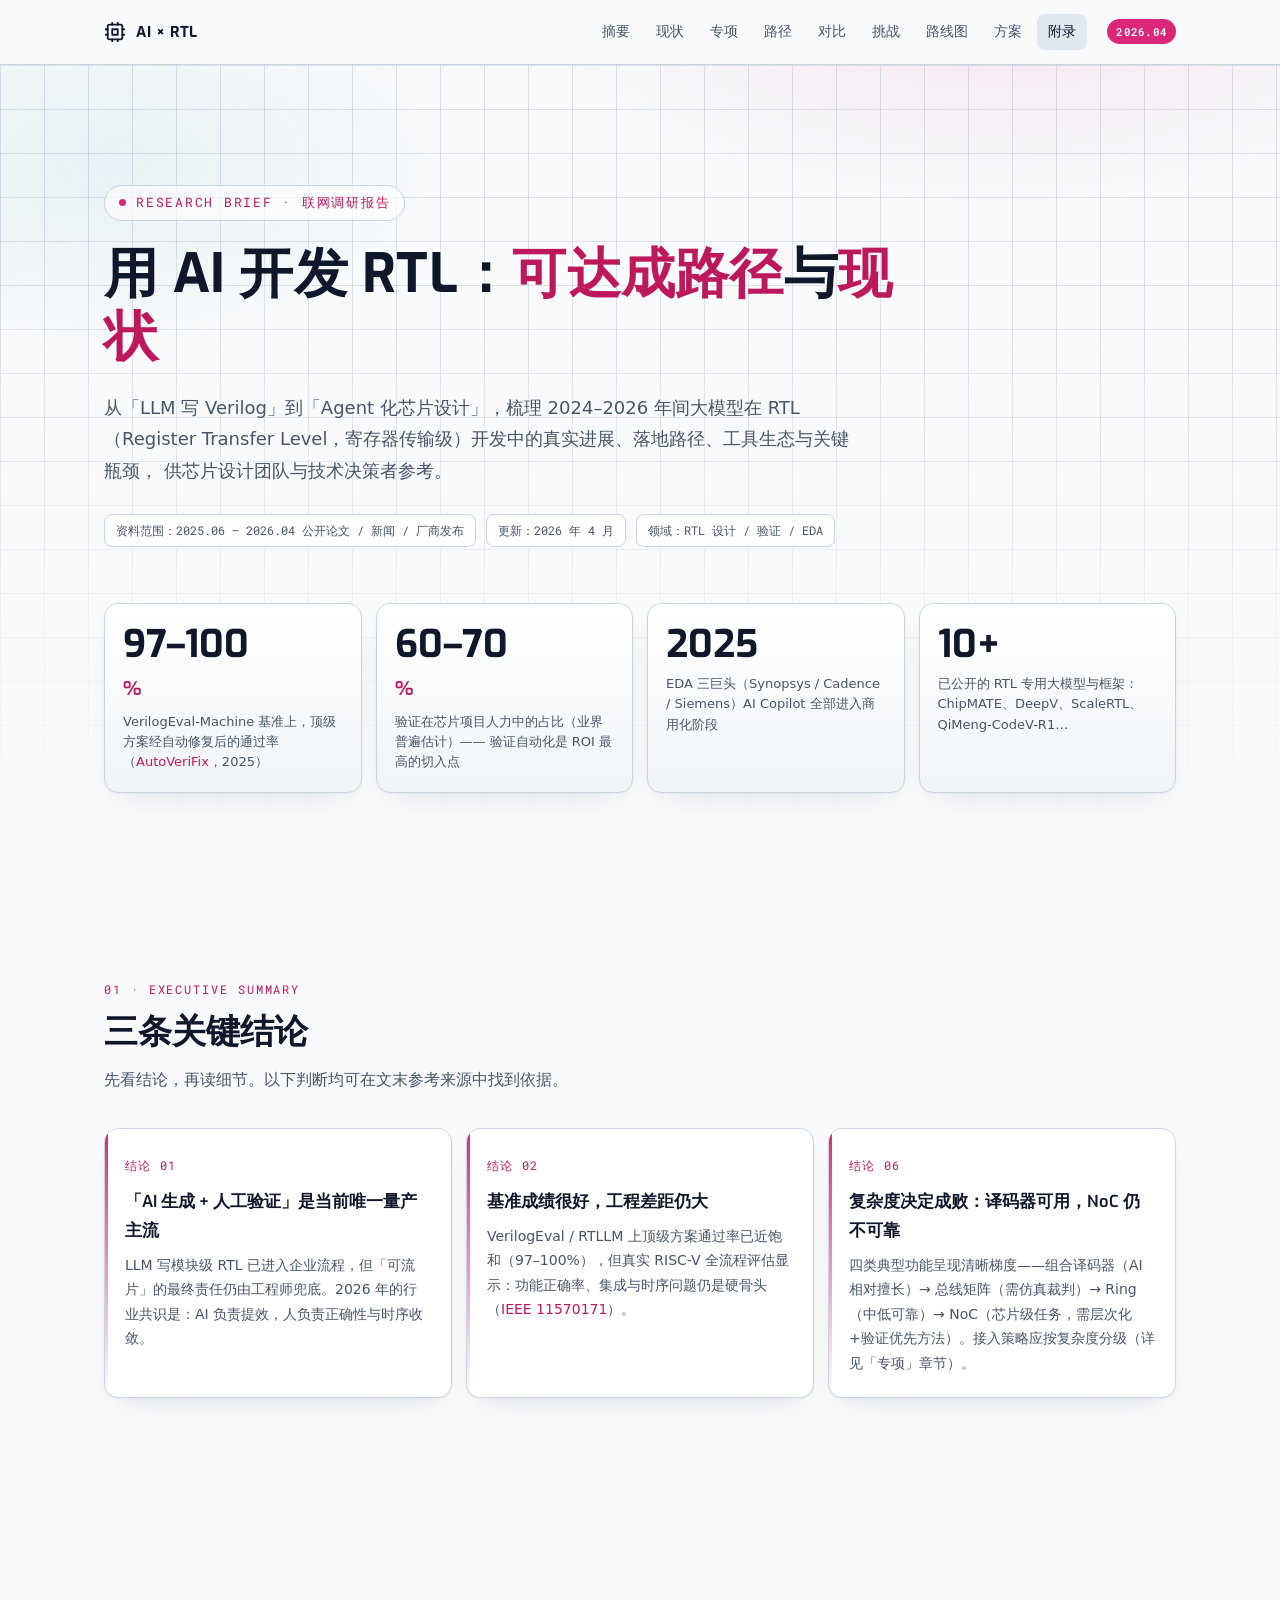
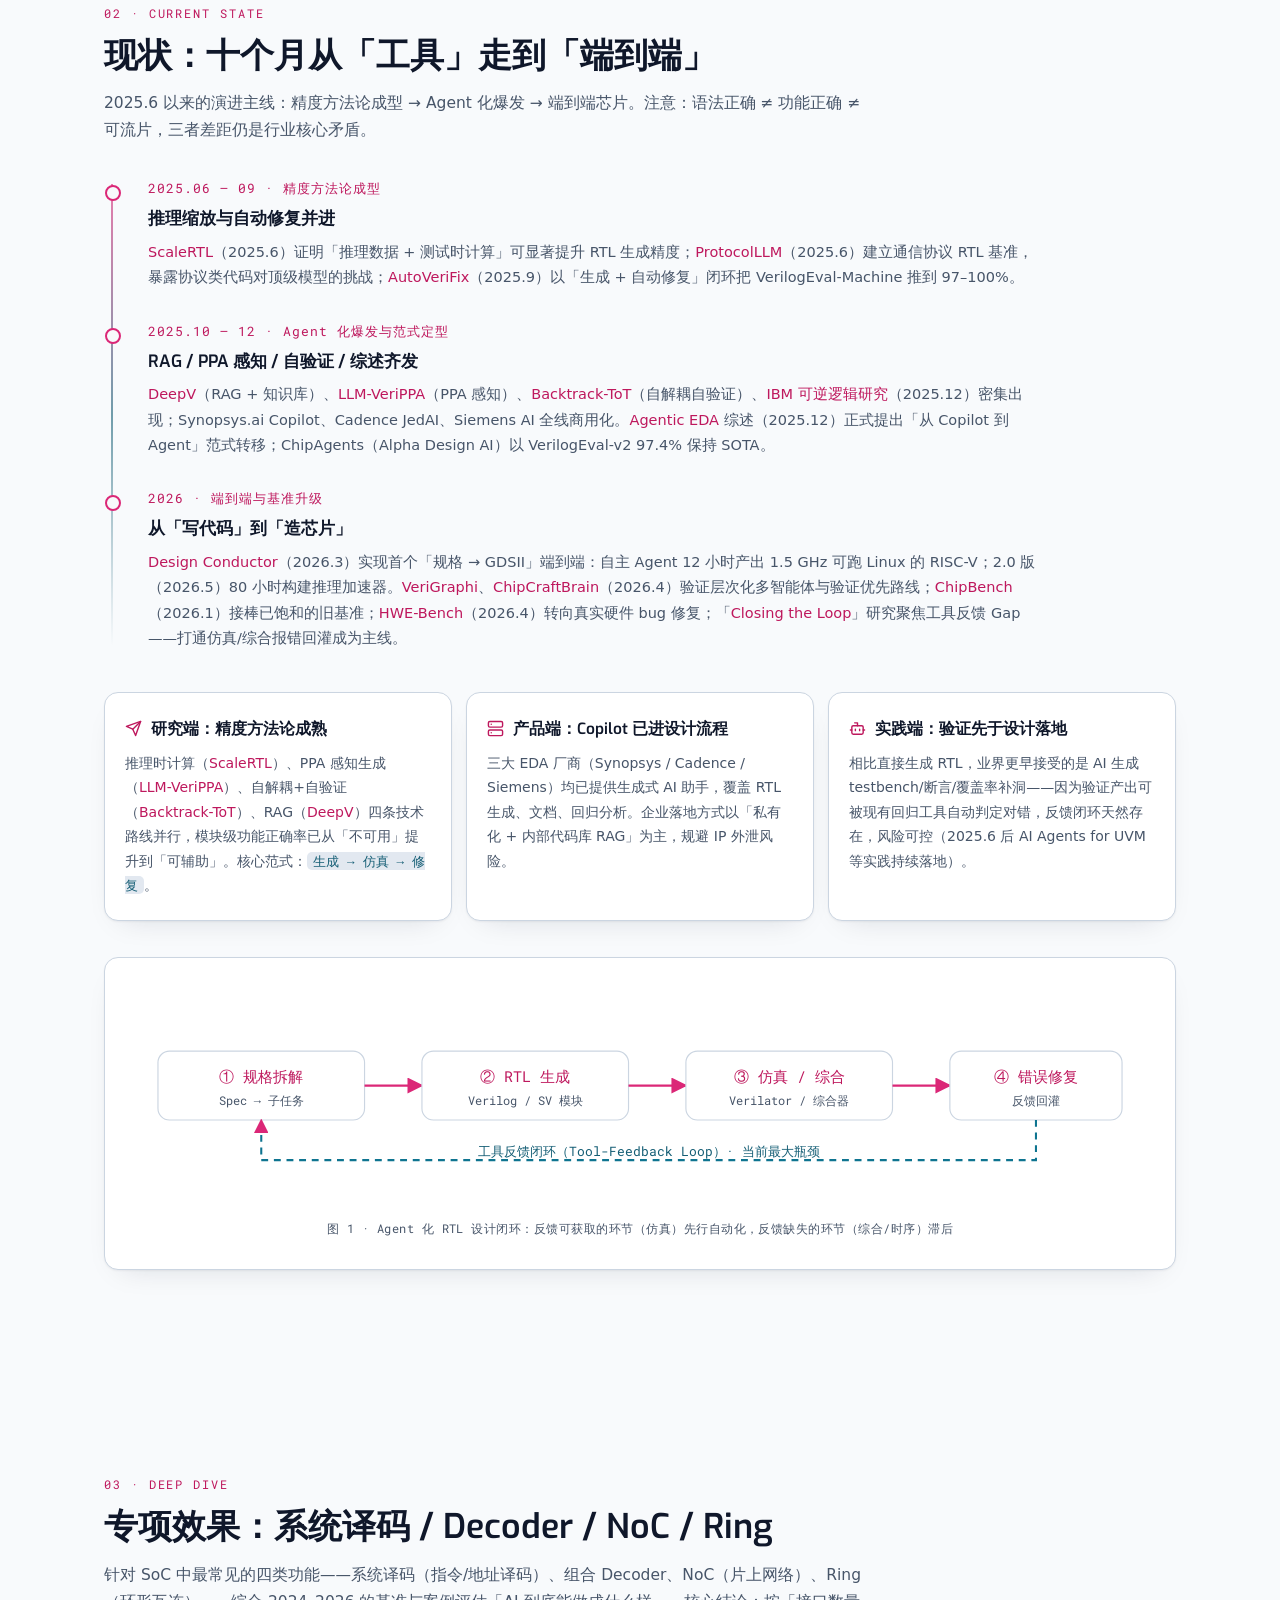
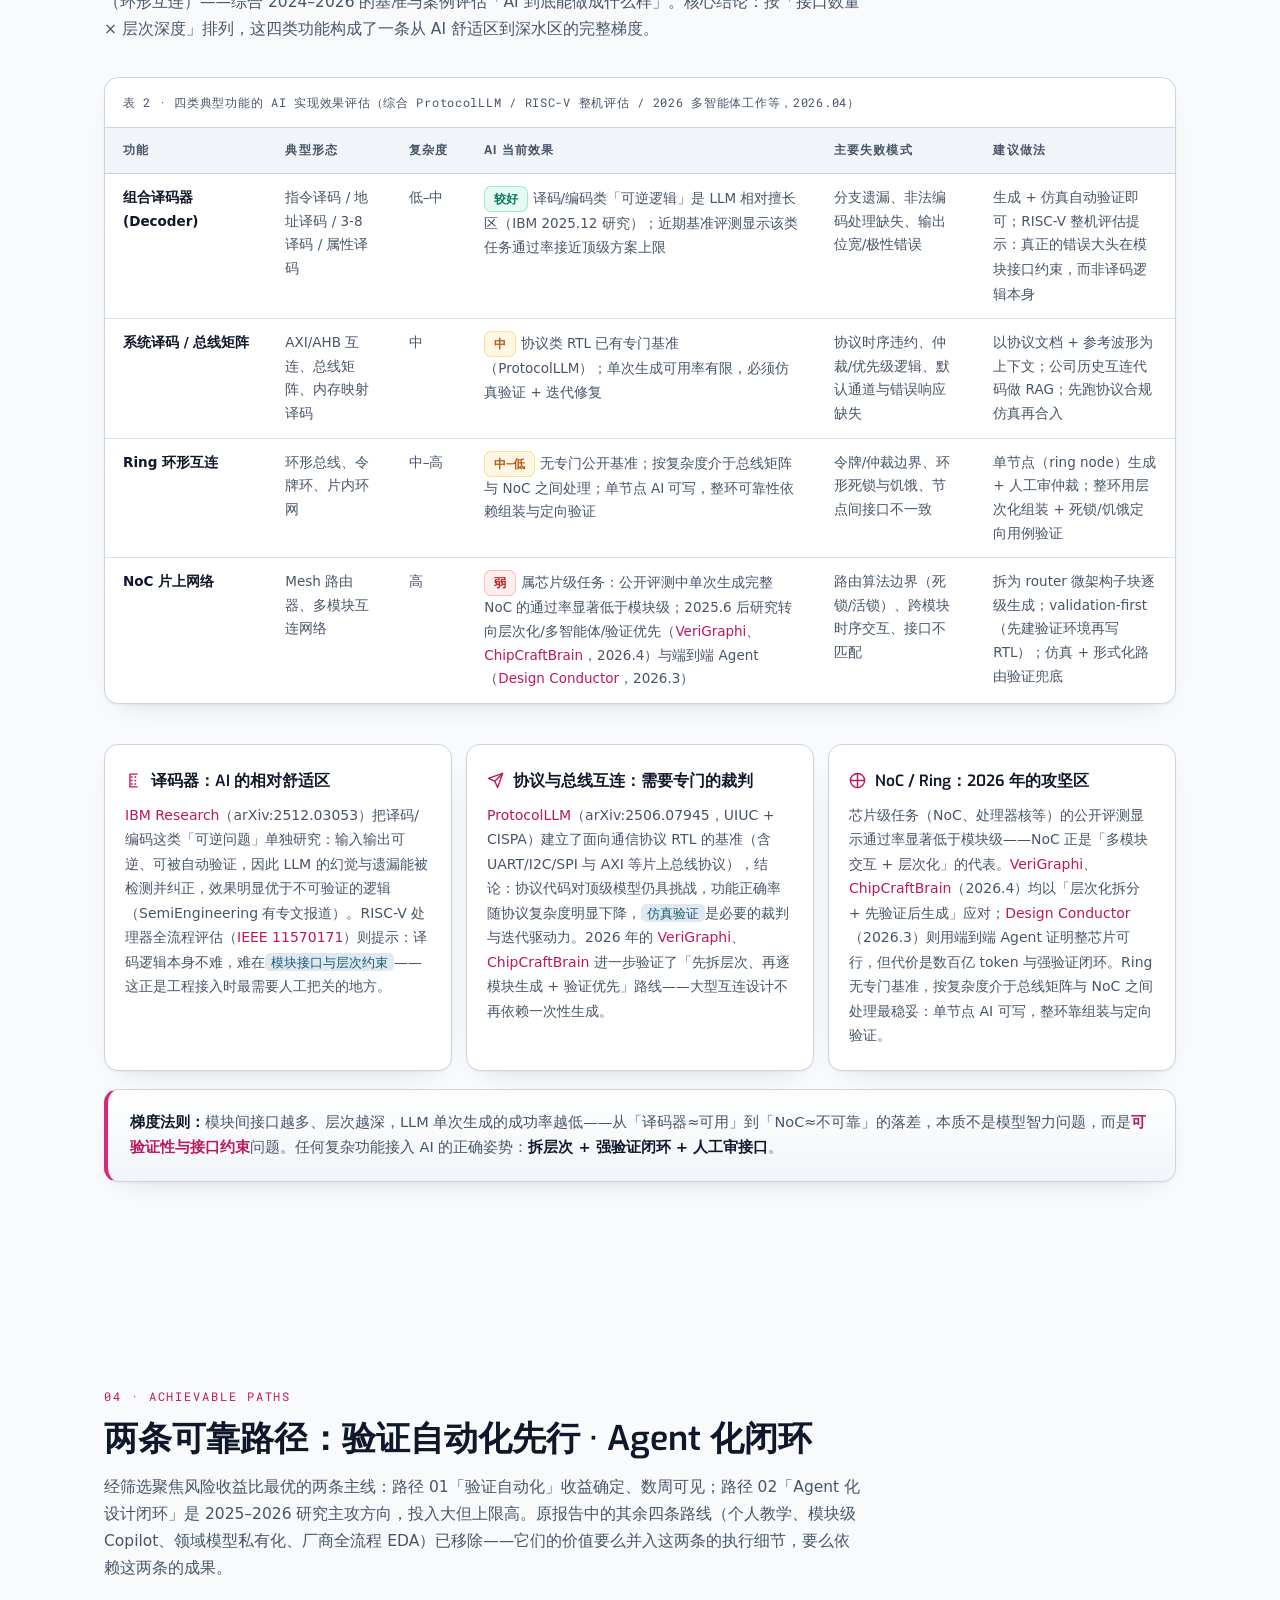
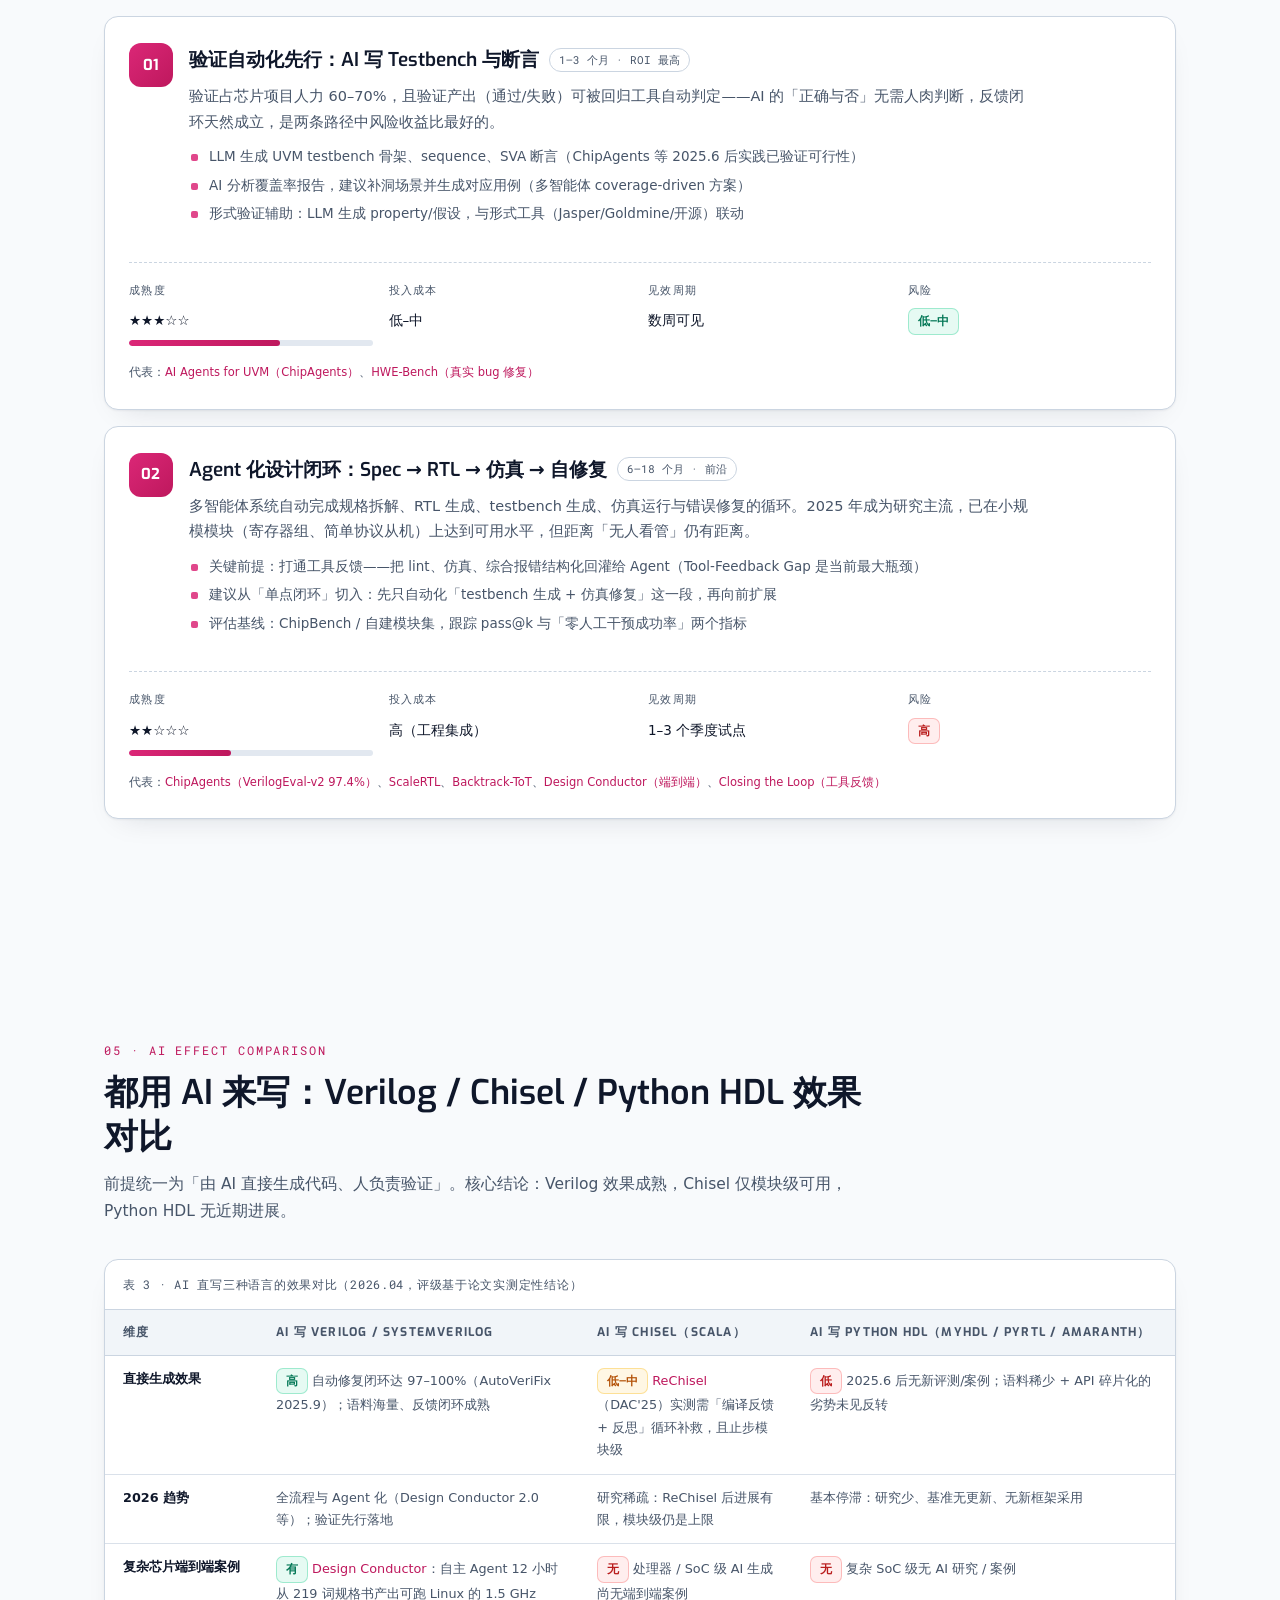
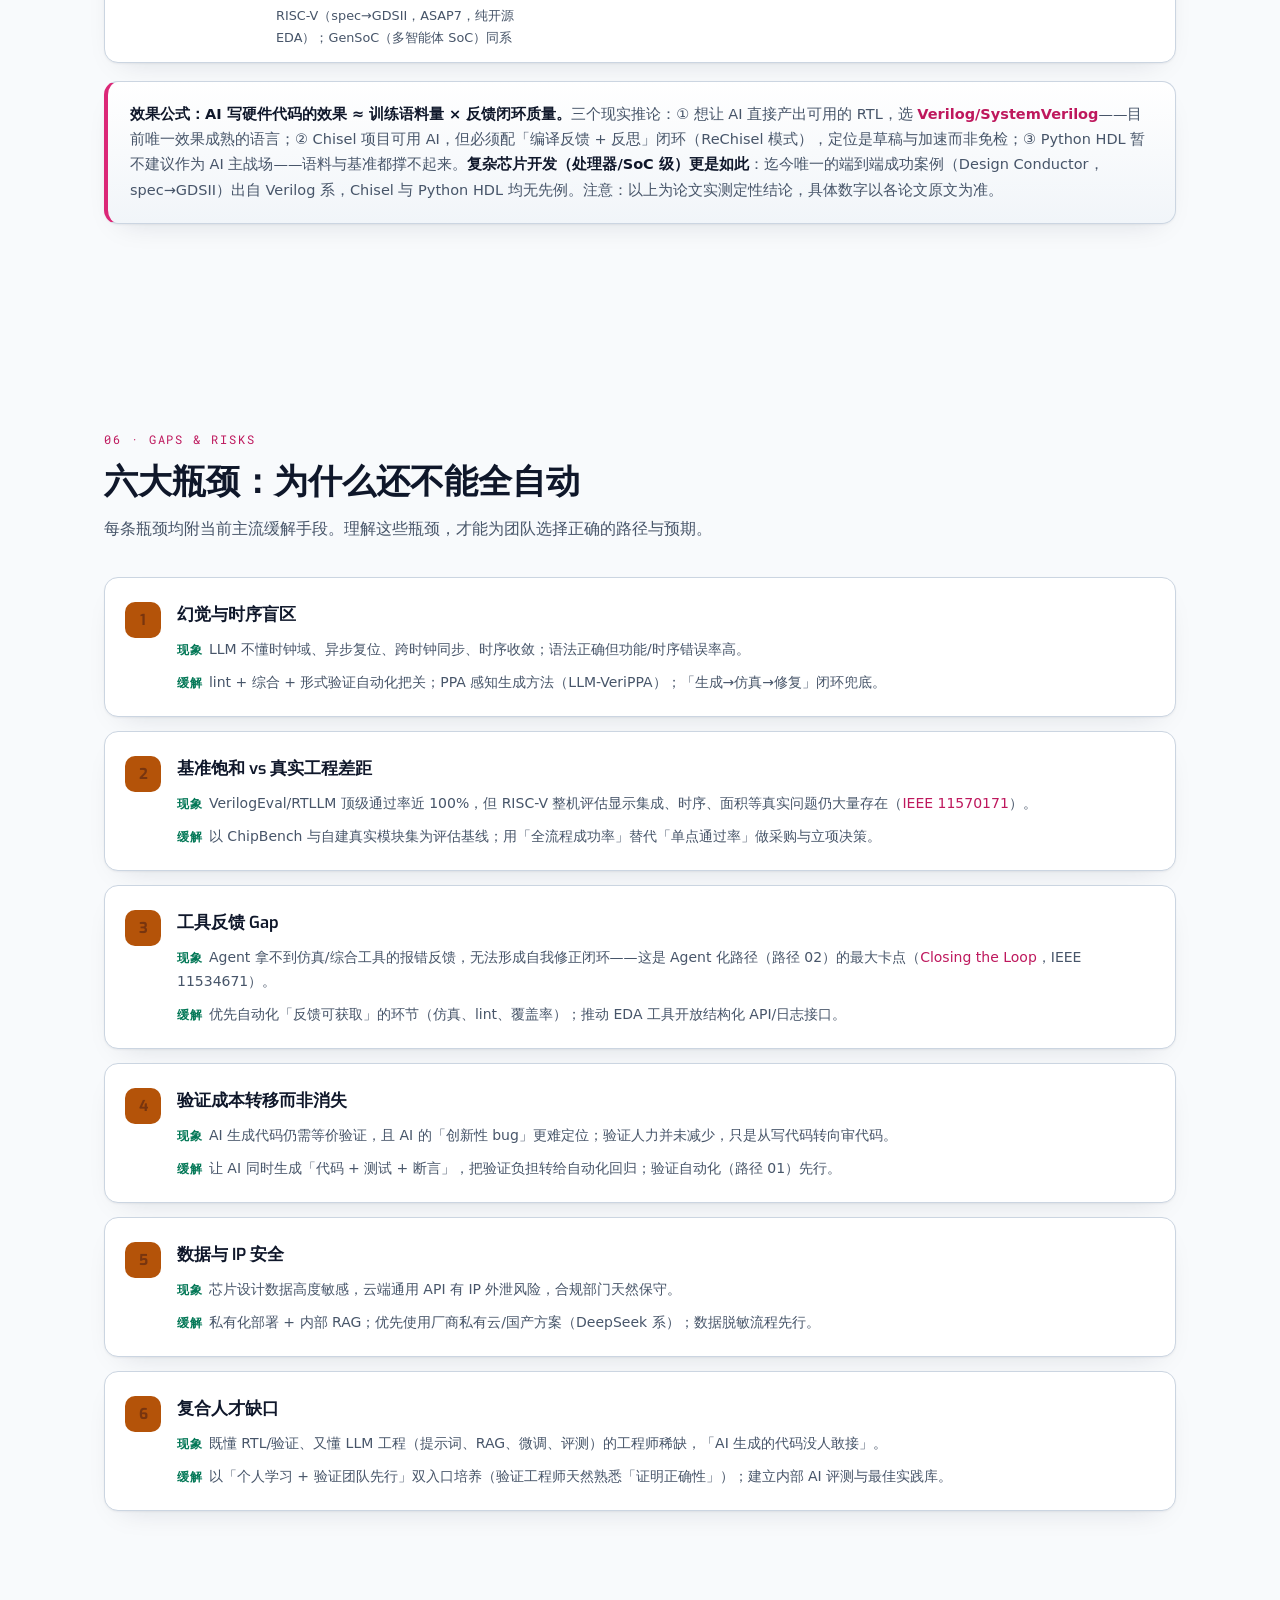
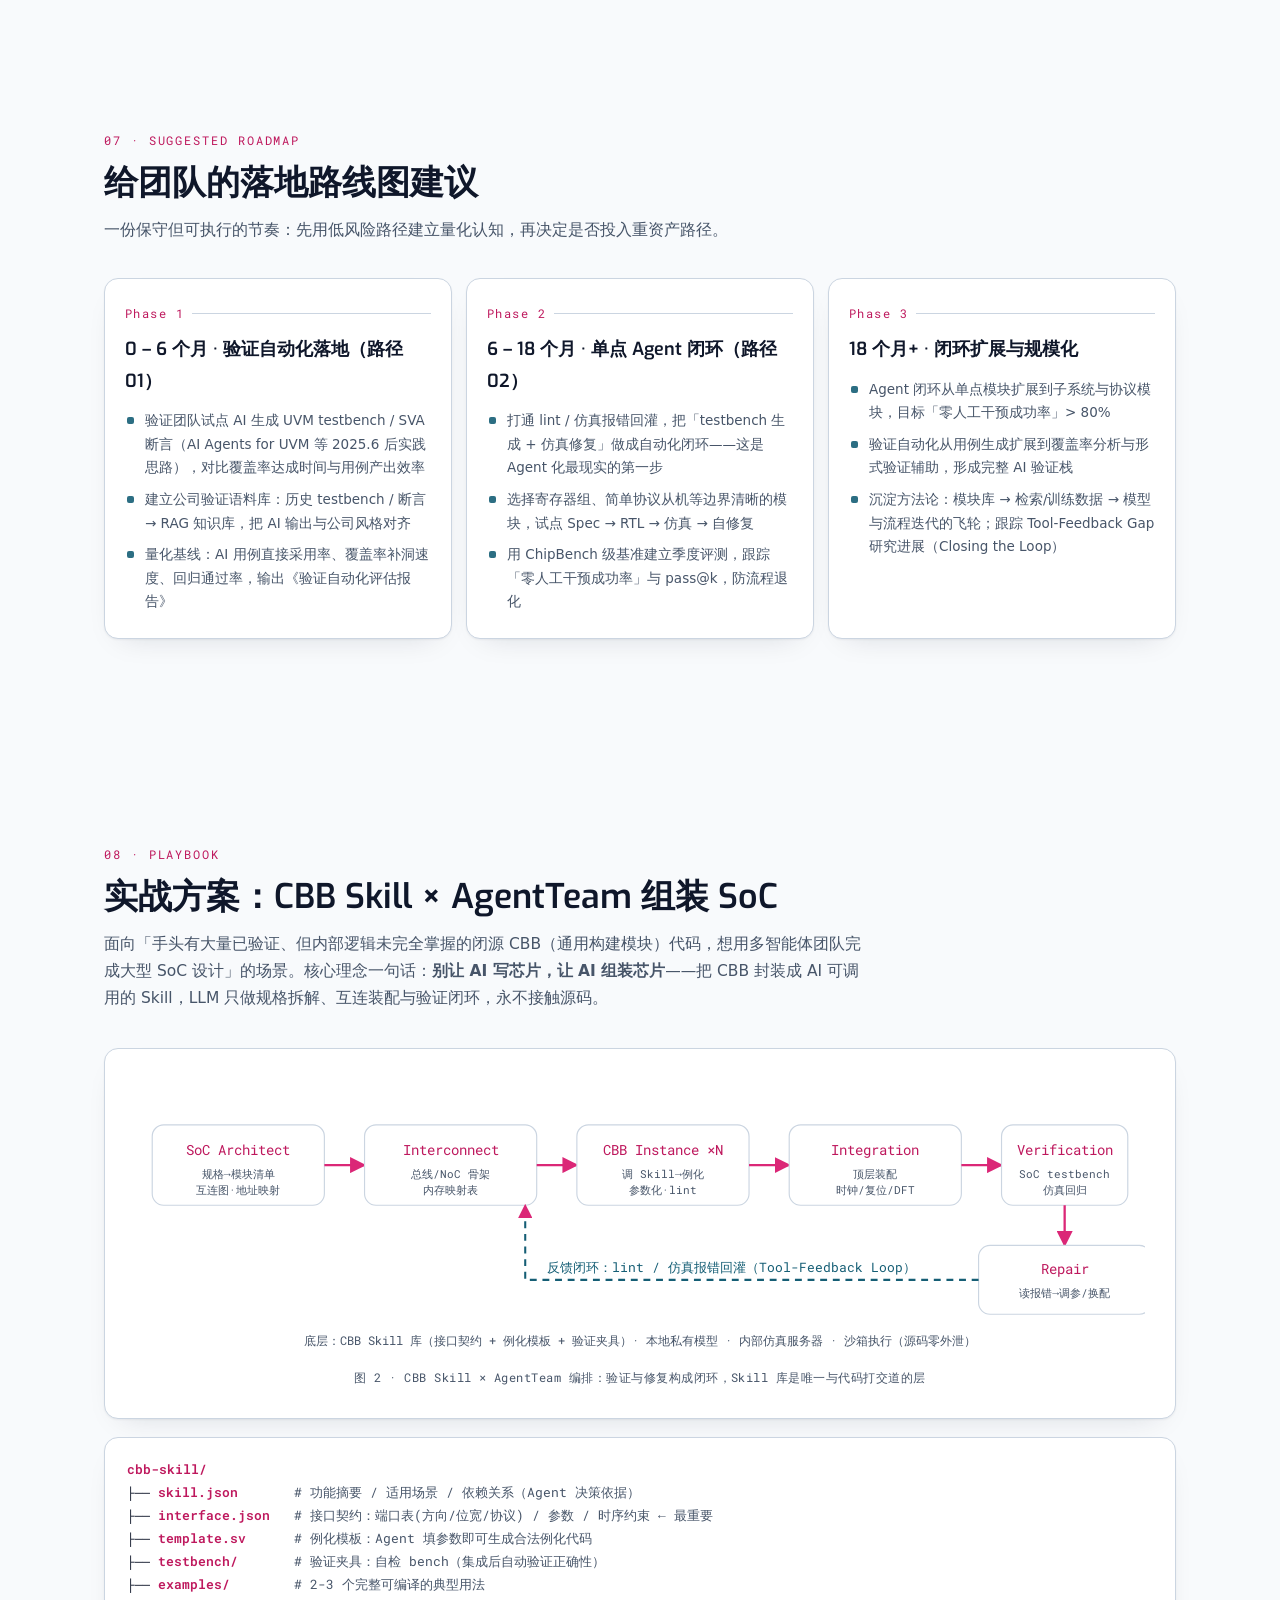
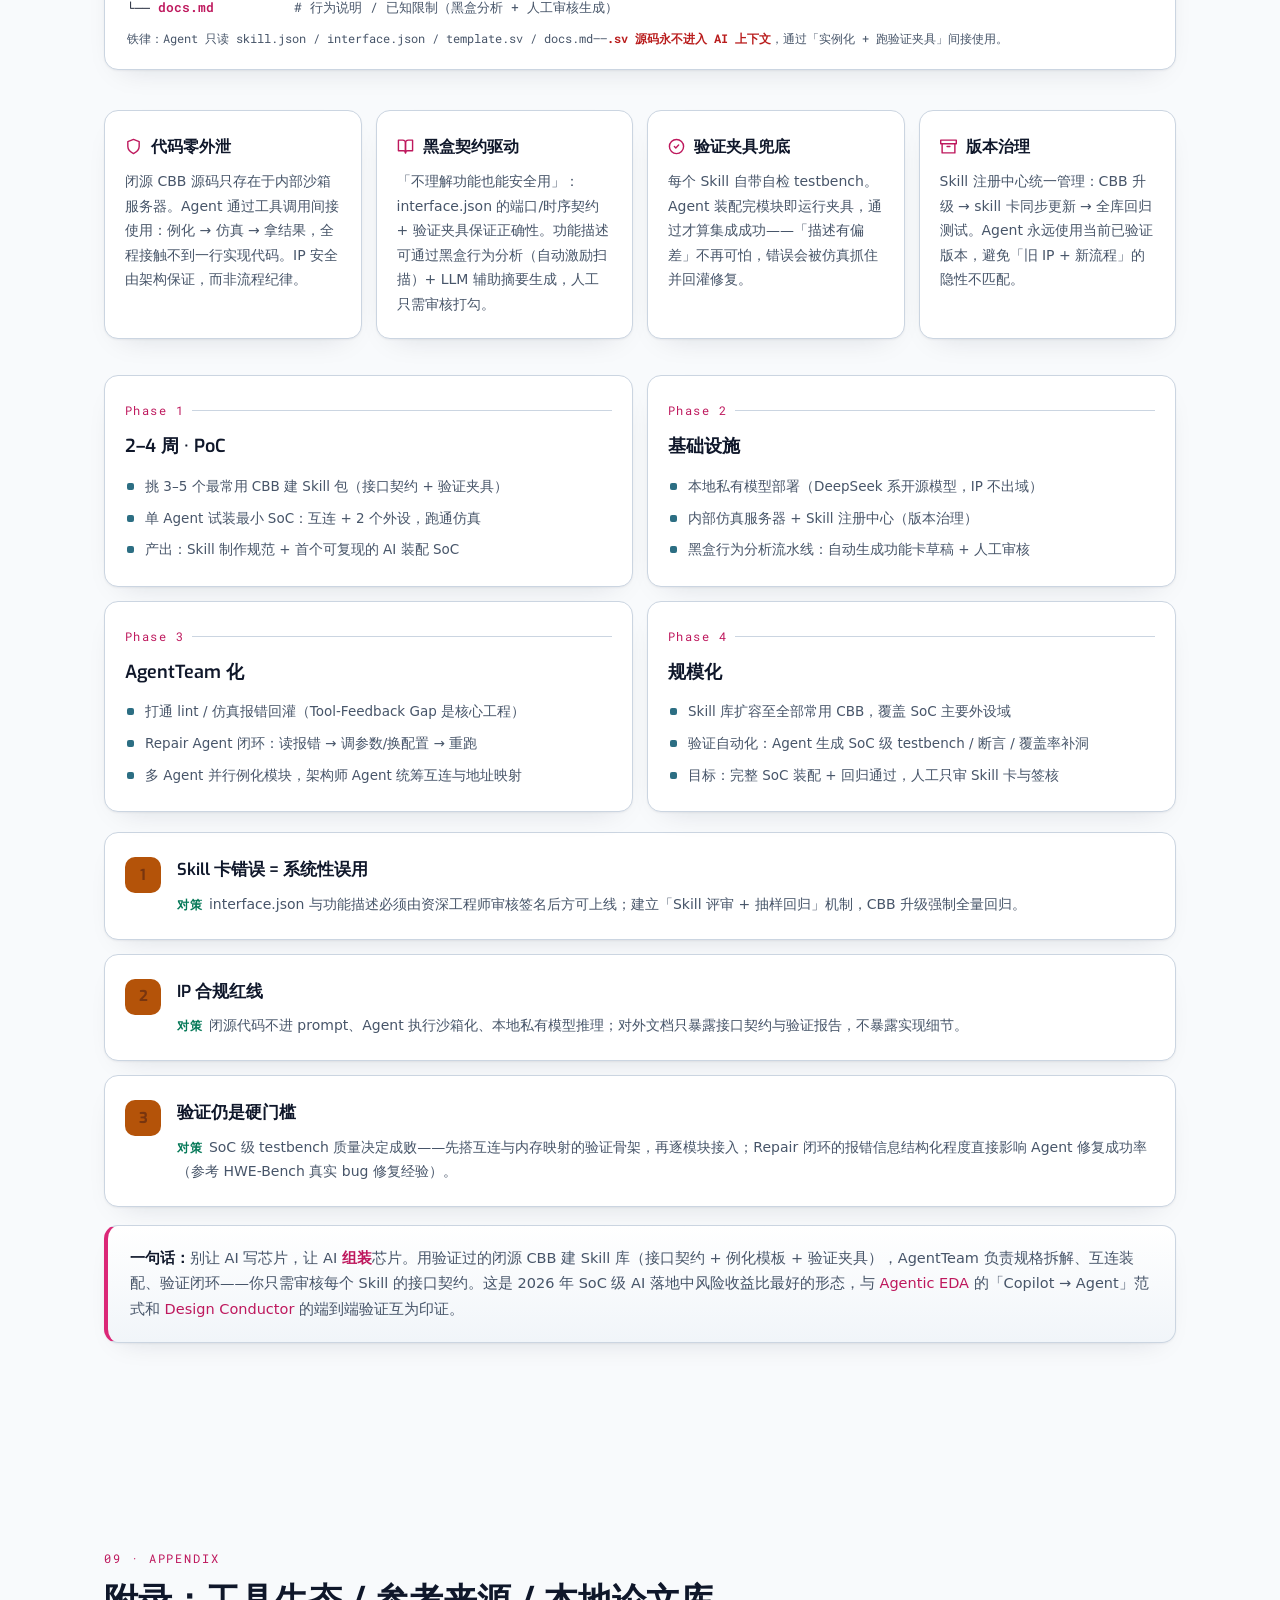
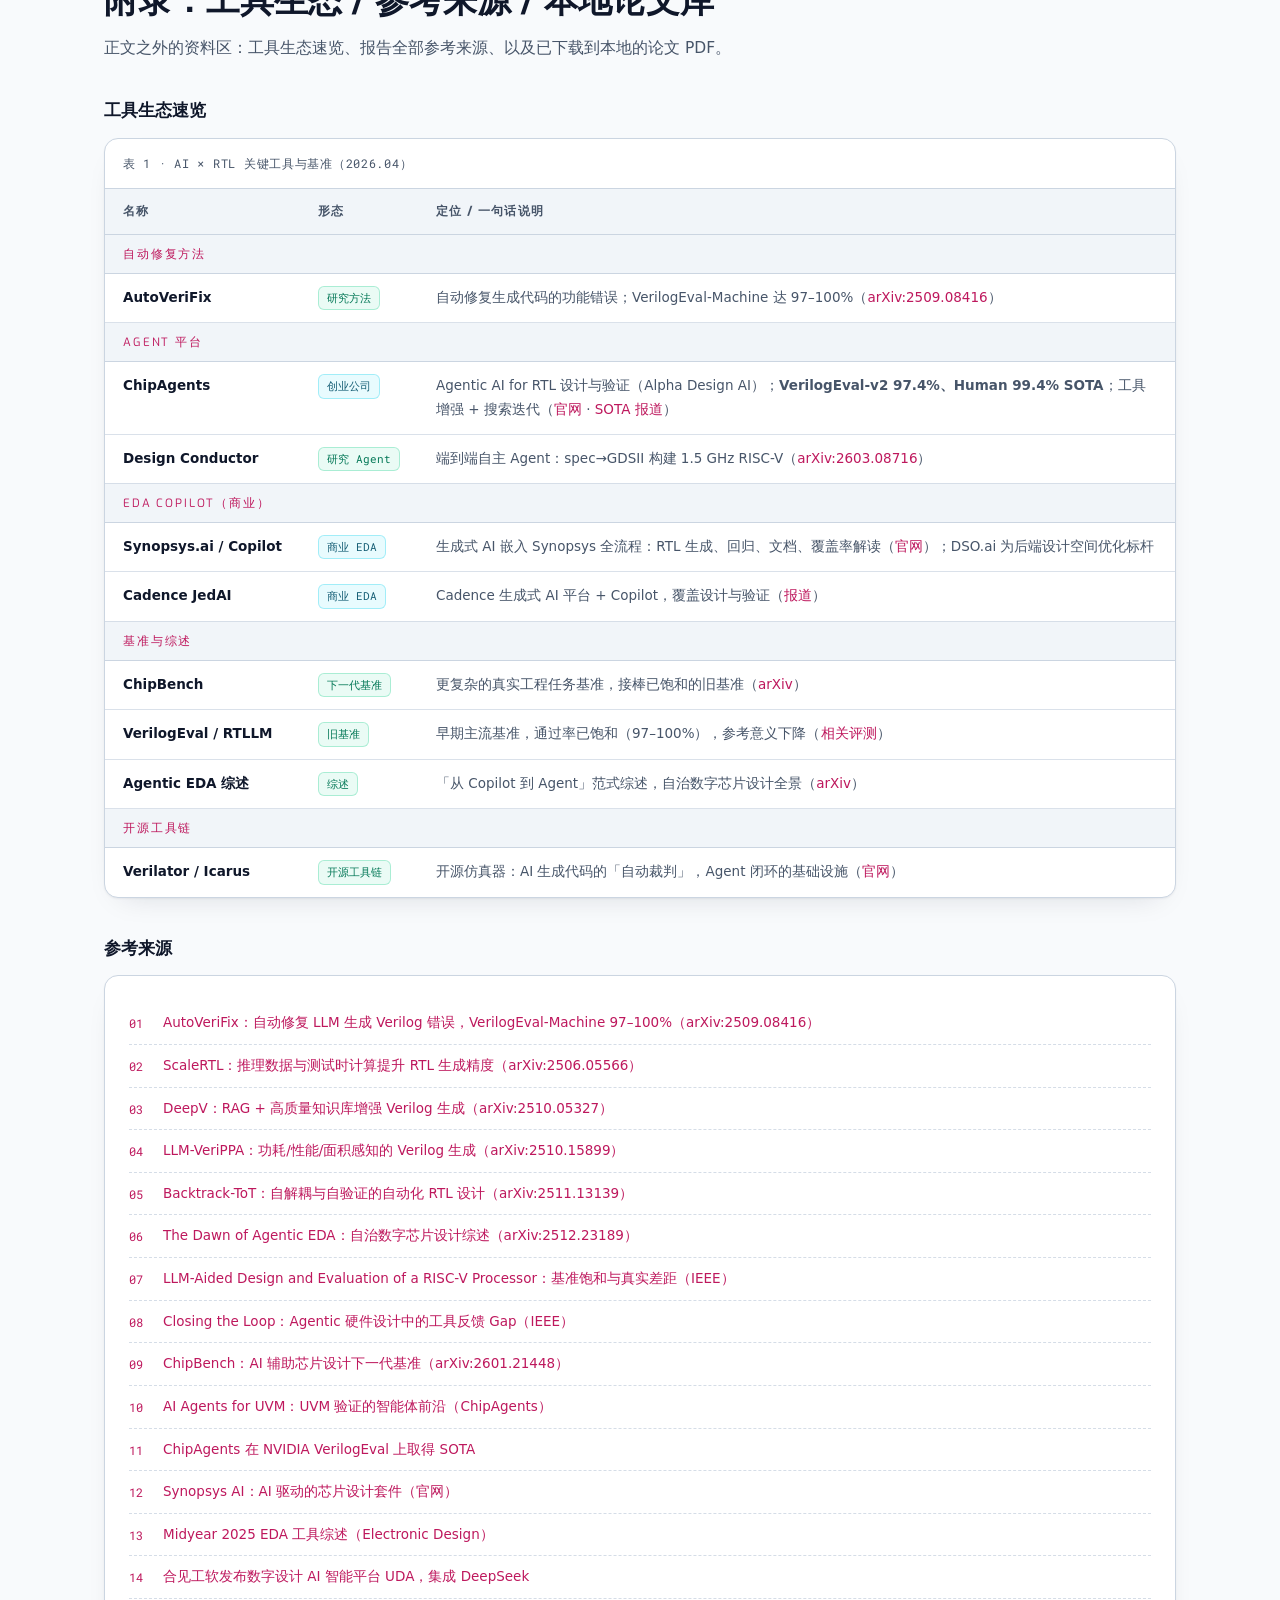
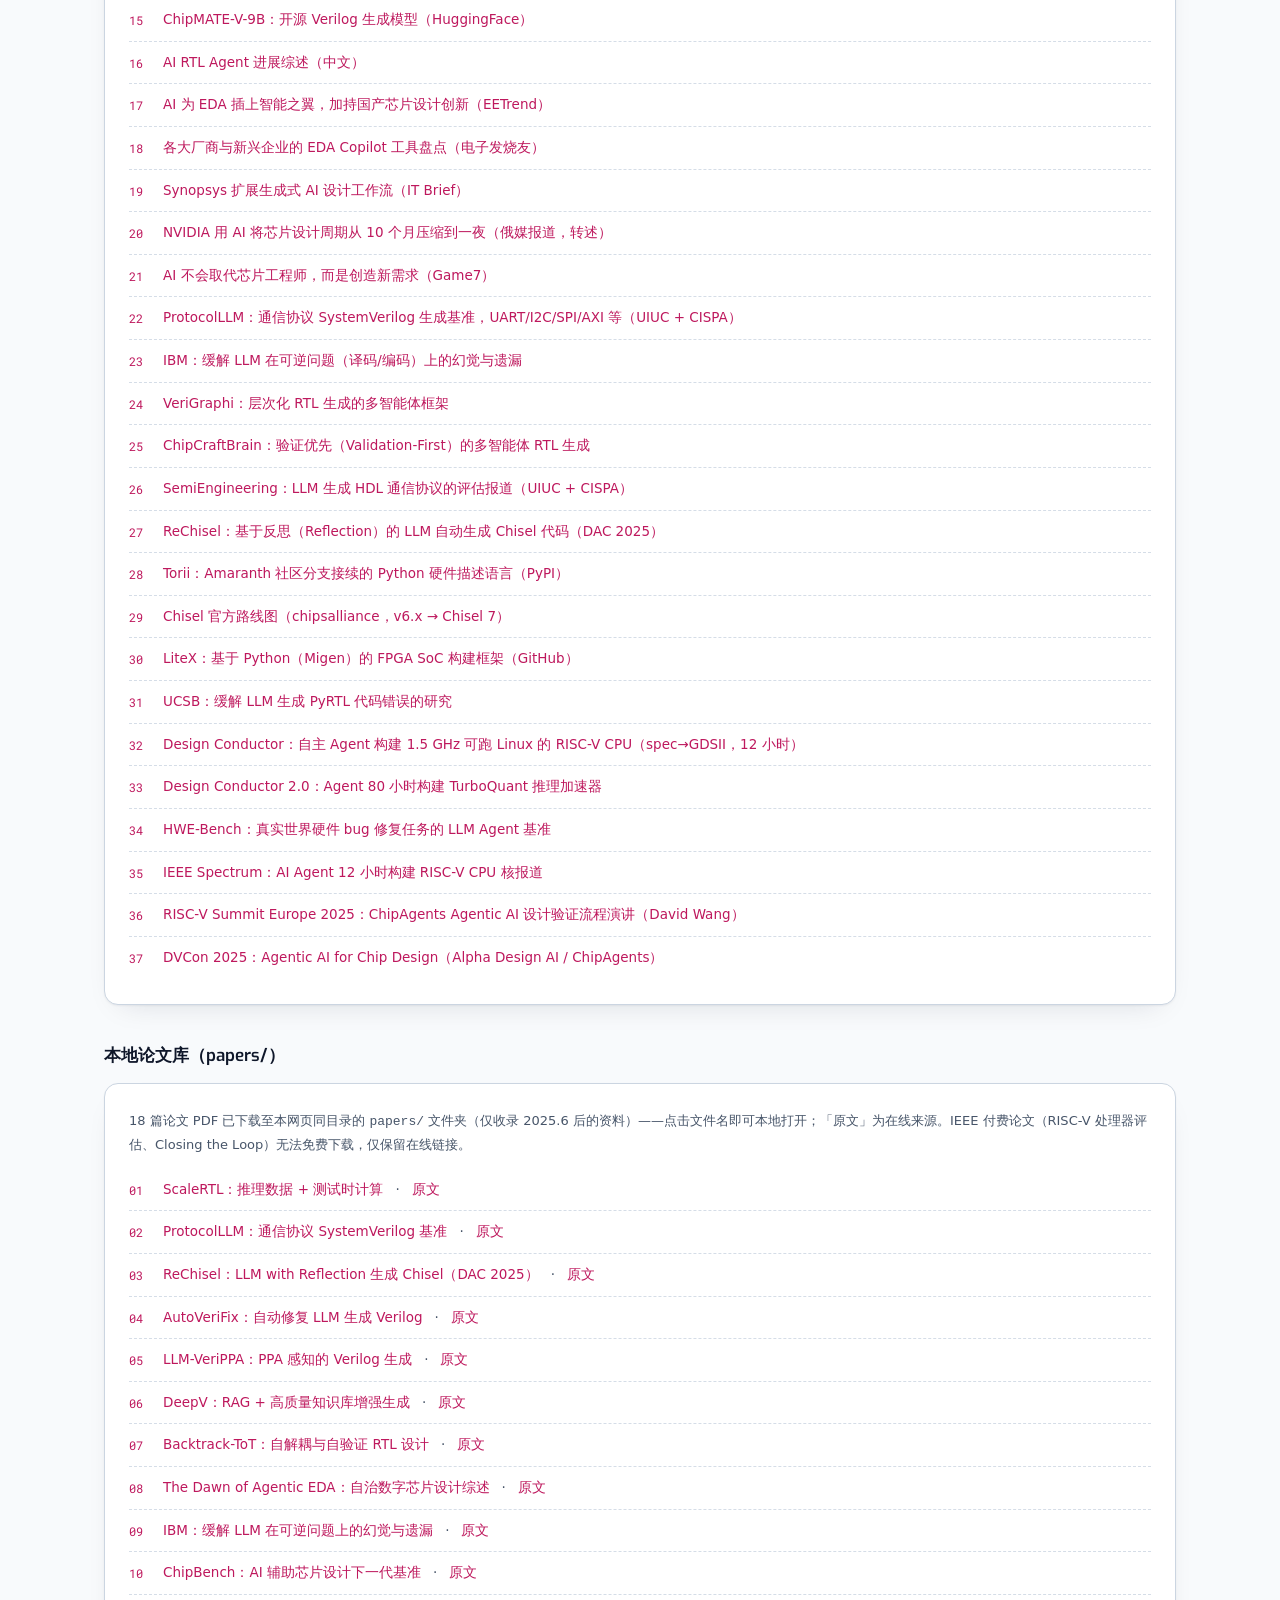
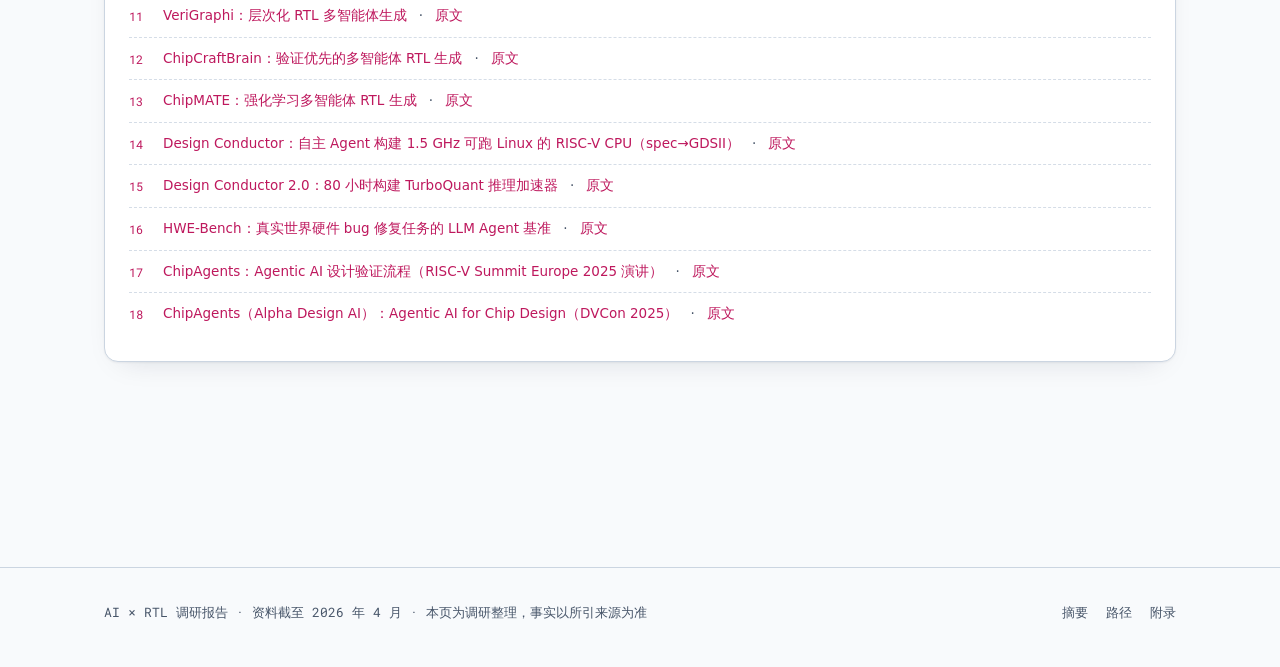
==== index.html @ be5de4af "AI x RTL 调研报告：网页、论文库、CBB Skill 模板与 VerilogEval 题库" ====
<!DOCTYPE html>
<html lang="zh-CN">
<head>
<meta charset="UTF-8">
<meta name="viewport" content="width=device-width, initial-scale=1.0">
<meta name="description" content="基于 2024–2026 公开资料的调研报告：用大模型开发 RTL（Verilog/SystemVerilog）的可达成路径与现状，涵盖 LLM 代码生成、验证自动化、Agent 化设计闭环与 EDA 生态。">
<meta name="color-scheme" content="light">
<title>AI × RTL 调研 · 用大模型开发 RTL 的可达成路径与现状</title>
<link rel="preconnect" href="https://fonts.googleapis.com">
<link rel="preconnect" href="https://fonts.gstatic.com" crossorigin>
<link href="https://fonts.googleapis.com/css2?family=Exo:wght@300;400;500;600;700&family=Roboto+Mono:wght@300;400;500;700&display=swap" rel="stylesheet">
<style>
/* ============ Design Tokens（设计系统：Minimalism & Swiss / Dark） ============ */
:root{
  color-scheme:light;
  --bg:#F8FAFC;
  --fg:#0F172A;
  --card:#FFFFFF;
  --card-2:#F1F5F9;
  --muted:#E2E8F0;
  --muted-fg:#475569;
  --border:#CBD5E1;
  --accent:#DB2777;
  --accent-strong:#BE185D;
  --ring:#DB2777;
  --ok:#047857;
  --warn:#B45309;
  --danger:#B91C1C;
  --code:#155E75;
  --radius:14px;
  --font-head:'Exo',system-ui,'PingFang SC','Microsoft YaHei',sans-serif;
  --font-body:system-ui,-apple-system,'Segoe UI','PingFang SC','Microsoft YaHei',sans-serif;
  --font-mono:'Roboto Mono',ui-monospace,'Cascadia Code',Consolas,monospace;
  --space:clamp(4rem,8vw,7rem);
}
*{box-sizing:border-box;margin:0;padding:0}
html{scroll-behavior:smooth}
body{
  background:var(--bg);
  color:var(--fg);
  font-family:var(--font-body);
  font-size:16px;
  line-height:1.75;
  -webkit-font-smoothing:antialiased;
}
::selection{background:rgba(219,39,119,.16)}
a{color:var(--accent-strong);text-decoration:none;border-radius:4px}
a:hover{text-decoration:underline}
a:focus-visible,button:focus-visible,summary:focus-visible{
  outline:2px solid var(--ring);
  outline-offset:3px;
}
:target{scroll-margin-top:96px}
section{padding:var(--space) 0;scroll-margin-top:96px}
.container{max-width:1120px;margin:0 auto;padding:0 24px}
.mono{font-family:var(--font-mono)}
.stat,.tldr,.path,.fact,.diagram,.table-wrap,.phase,.chal,.sources{
  box-shadow:0 1px 2px rgba(15,23,42,.05),0 12px 30px -18px rgba(15,23,42,.18);
}

/* ============ Header / Nav ============ */
header{
  position:sticky;top:0;z-index:50;
  background:rgba(248,250,252,.85);
  backdrop-filter:blur(12px);
  -webkit-backdrop-filter:blur(12px);
  border-bottom:1px solid var(--border);
}
.nav-inner{display:flex;align-items:center;gap:20px;max-width:1120px;margin:0 auto;padding:14px 24px}
.brand{display:flex;align-items:center;gap:10px;font-family:var(--font-head);font-weight:700;font-size:15px;letter-spacing:.04em;color:var(--fg);white-space:nowrap}
.brand svg{flex:none}
.brand:hover{text-decoration:none}
nav{display:flex;gap:4px;margin-left:auto;overflow-x:auto;scrollbar-width:none}
nav::-webkit-scrollbar{display:none}
nav a{
  color:var(--muted-fg);font-size:13.5px;font-weight:500;
  padding:6px 11px;border-radius:8px;white-space:nowrap;
  transition:color .2s,background .2s;
}
nav a:hover{color:var(--fg);background:var(--muted);text-decoration:none}
nav a.active{color:var(--fg);background:var(--muted)}
.date-badge{
  font-family:var(--font-mono);font-size:11px;color:#fff;
  background:#DB2777;padding:3px 9px;border-radius:99px;
  white-space:nowrap;font-weight:600;letter-spacing:.02em;
}

/* ============ Hero ============ */
.hero{position:relative;padding:clamp(72px,10vw,120px) 0 clamp(48px,7vw,84px);overflow:hidden}
.hero::before{
  content:"";position:absolute;inset:0;pointer-events:none;
  background:
    radial-gradient(720px 340px at 78% -10%,rgba(219,39,119,.10),transparent 65%),
    radial-gradient(560px 300px at 8% 12%,rgba(14,116,144,.07),transparent 60%),
    linear-gradient(rgba(148,163,184,.28) 1px,transparent 1px),
    linear-gradient(90deg,rgba(148,163,184,.28) 1px,transparent 1px);
  background-size:auto,auto,44px 44px,44px 44px;
  mask-image:linear-gradient(to bottom,black 30%,transparent 92%);
  -webkit-mask-image:linear-gradient(to bottom,black 30%,transparent 92%);
}
.hero .container{position:relative}
.kicker{
  display:inline-flex;align-items:center;gap:10px;
  font-family:var(--font-mono);font-size:12.5px;letter-spacing:.14em;
  color:var(--accent-strong);text-transform:uppercase;
  border:1px solid var(--border);border-radius:99px;padding:6px 14px;margin-bottom:22px;
  background:rgba(255,255,255,.65);
}
.kicker .dot{width:7px;height:7px;border-radius:50%;background:var(--accent);animation:pulse 2.4s ease-in-out infinite}
@keyframes pulse{0%,100%{opacity:1}50%{opacity:.35}}
.hero h1{
  font-family:var(--font-head);
  font-size:clamp(30px,5.2vw,54px);
  font-weight:700;line-height:1.18;letter-spacing:.005em;max-width:15em;
}
.hero h1 em{font-style:normal;color:var(--accent-strong)}
.hero .sub{
  margin-top:22px;max-width:42em;font-size:clamp(15.5px,2vw,18px);
  color:var(--muted-fg);
}
.hero .meta{
  margin-top:28px;display:flex;flex-wrap:wrap;gap:10px;
  font-family:var(--font-mono);font-size:12px;color:var(--muted-fg);
}
.hero .meta span{border:1px solid var(--border);border-radius:8px;padding:5px 11px;background:rgba(255,255,255,.9)}

/* stats */
.stats{
  margin-top:clamp(36px,5vw,56px);
  display:grid;grid-template-columns:repeat(4,1fr);gap:14px;
}
.stat{
  background:linear-gradient(180deg,var(--card),var(--card-2));
  border:1px solid var(--border);border-radius:var(--radius);
  padding:20px 18px;
}
.stat b{
  display:block;font-family:var(--font-head);font-size:clamp(26px,3.4vw,38px);
  font-weight:700;color:var(--fg);line-height:1.1;
}
.stat b .unit{font-size:.5em;color:var(--accent-strong)}
.stat span{display:block;margin-top:8px;font-size:13px;color:var(--muted-fg);line-height:1.55}

/* ============ Section scaffolding ============ */
.sec-head{max-width:760px;margin-bottom:34px}
.sec-tag{
  font-family:var(--font-mono);font-size:12px;letter-spacing:.16em;
  color:var(--accent-strong);text-transform:uppercase;display:block;margin-bottom:10px;
}
.sec-head h2{font-family:var(--font-head);font-size:clamp(24px,3.4vw,34px);font-weight:600;line-height:1.3}
.sec-head p{margin-top:12px;color:var(--muted-fg);font-size:15.5px}

/* ============ TL;DR cards ============ */
.grid-tldr{display:grid;grid-template-columns:repeat(auto-fit,minmax(300px,1fr));gap:14px}
.tldr{
  background:var(--card);border:1px solid var(--border);border-radius:var(--radius);
  padding:22px 20px;position:relative;overflow:hidden;
  transition:transform .22s ease,border-color .22s ease;
}
.tldr:hover{transform:translateY(-3px);border-color:var(--accent)}
.tldr::before{
  content:"";position:absolute;left:0;top:0;bottom:0;width:3px;
  background:linear-gradient(180deg,var(--accent),transparent);
}
.tldr .no{font-family:var(--font-mono);font-size:12px;color:var(--accent-strong);letter-spacing:.1em}
.tldr h3{font-family:var(--font-head);font-size:16.5px;margin:8px 0 8px;font-weight:600}
.tldr p{font-size:14px;color:var(--muted-fg)}

/* ============ State / timeline ============ */
.timeline{position:relative;margin-top:8px;padding-left:26px}
.timeline::before{
  content:"";position:absolute;left:7px;top:6px;bottom:6px;width:2px;
  background:linear-gradient(180deg,var(--accent),var(--code),transparent);
  opacity:.6;
}
.tl-item{position:relative;padding:0 0 30px 18px}
.tl-item:last-child{padding-bottom:0}
.tl-item::before{
  content:"";position:absolute;left:-25px;top:7px;width:12px;height:12px;border-radius:50%;
  background:var(--bg);border:2.5px solid var(--accent);
}
.tl-item .yr{
  font-family:var(--font-mono);font-size:12.5px;color:var(--accent-strong);
  letter-spacing:.08em;display:block;margin-bottom:4px;
}
.tl-item h3{font-family:var(--font-head);font-size:17px;font-weight:600;margin-bottom:6px}
.tl-item p{font-size:14.5px;color:var(--muted-fg);max-width:62em}
.tl-item p .hl{color:var(--fg);font-weight:500}

.facts{display:grid;grid-template-columns:repeat(3,1fr);gap:14px;margin-top:40px}
.facts-4{grid-template-columns:repeat(4,1fr)}
.fact{background:var(--card);border:1px solid var(--border);border-radius:var(--radius);padding:22px 20px}
.fact h3{
  display:flex;align-items:center;gap:9px;
  font-family:var(--font-head);font-size:15.5px;font-weight:600;margin-bottom:9px;
}
.fact h3 svg{color:var(--accent-strong);flex:none}
.fact p{font-size:14px;color:var(--muted-fg)}
.fact code{font-family:var(--font-mono);font-size:12.5px;color:var(--code);background:var(--muted);padding:1px 6px;border-radius:5px}

/* ============ Agent loop diagram ============ */
.diagram{
  background:var(--card);border:1px solid var(--border);border-radius:var(--radius);
  padding:clamp(16px,3vw,30px);margin-top:36px;
}
.diagram figcaption{
  font-family:var(--font-mono);font-size:12px;color:var(--muted-fg);
  margin-top:12px;text-align:center;letter-spacing:.04em;
}
.diagram svg{display:block;width:100%;height:auto}

/* ============ Paths ============ */
.path{
  background:var(--card);border:1px solid var(--border);border-radius:var(--radius);
  padding:26px 24px;margin-bottom:16px;position:relative;
  transition:border-color .22s ease,transform .22s ease;
}
.path:hover{border-color:var(--accent);transform:translateY(-2px)}
.path-top{display:flex;flex-wrap:wrap;align-items:flex-start;gap:16px}
.path-idx{
  font-family:var(--font-head);font-weight:700;font-size:15px;color:#fff;
  background:linear-gradient(135deg,var(--accent),var(--accent-strong));
  width:44px;height:44px;border-radius:12px;display:flex;align-items:center;justify-content:center;flex:none;
  letter-spacing:.02em;
}
.path-body{flex:1;min-width:250px}
.path-body h3{font-family:var(--font-head);font-size:19px;font-weight:600;display:flex;align-items:center;gap:10px;flex-wrap:wrap}
.path-body h3 .stage{
  font-family:var(--font-mono);font-size:10.5px;font-weight:400;
  border:1px solid var(--border);color:var(--muted-fg);border-radius:99px;padding:2px 9px;
}
.path-body .desc{margin-top:8px;font-size:14.5px;color:var(--muted-fg);max-width:58em}
.path-body ul{margin-top:10px;list-style:none}
.path-body li{
  font-size:13.5px;color:var(--muted-fg);padding-left:20px;position:relative;margin-top:5px;
}
.path-body li::before{
  content:"";position:absolute;left:2px;top:9px;width:7px;height:7px;border-radius:2px;
  background:var(--accent);opacity:.85;
}
.path-meta{
  flex-basis:100%;display:grid;grid-template-columns:repeat(auto-fit,minmax(150px,1fr));
  gap:16px;margin-top:20px;padding-top:18px;border-top:1px dashed var(--border);
}
.m-cell .k{display:block;font-family:var(--font-mono);font-size:10.5px;letter-spacing:.12em;color:var(--muted-fg);text-transform:uppercase;margin-bottom:7px}
.m-cell .v{font-size:13.5px;font-weight:500}
.bar{height:6px;border-radius:99px;background:var(--muted);overflow:hidden;margin-top:6px}
.bar i{display:block;height:100%;border-radius:99px;background:linear-gradient(90deg,var(--accent),var(--accent-strong))}
.risk{display:inline-block;font-family:var(--font-mono);font-size:11.5px;border-radius:7px;padding:2px 9px;font-weight:600}
.risk.low{color:var(--ok);background:rgba(52,211,153,.12);border:1px solid rgba(52,211,153,.4)}
.risk.mid{color:var(--warn);background:rgba(251,191,36,.12);border:1px solid rgba(251,191,36,.4)}
.risk.high{color:var(--danger);background:rgba(248,113,113,.12);border:1px solid rgba(248,113,113,.4)}
.path .refs{margin-top:16px;font-family:var(--font-mono);font-size:11.5px;color:var(--muted-fg)}
.path .refs a{font-family:var(--font-body)}

/* ============ Ecosystem table ============ */
.table-wrap{overflow-x:auto;border:1px solid var(--border);border-radius:var(--radius);background:var(--card)}
table.comp{min-width:1020px}
table.comp td{font-size:12.8px}
table.comp td.dim{white-space:nowrap}
table{width:100%;border-collapse:collapse;min-width:760px;font-size:13.5px}
caption{
  text-align:left;padding:14px 18px;font-family:var(--font-mono);font-size:12px;
  color:var(--muted-fg);border-bottom:1px solid var(--border);letter-spacing:.06em;
}
th{
  font-family:var(--font-head);font-size:12px;letter-spacing:.1em;text-transform:uppercase;
  color:var(--muted-fg);text-align:left;padding:12px 18px;border-bottom:1px solid var(--border);
  background:var(--card-2);white-space:nowrap;
}
td{padding:12px 18px;border-bottom:1px solid rgba(203,213,225,.7);vertical-align:top}
tr:last-child td{border-bottom:none}
tbody tr{transition:background .18s ease}
tbody tr:hover{background:rgba(219,39,119,.045)}
td.name{font-weight:600;color:var(--fg);white-space:nowrap}
td.kind .tag{
  display:inline-block;font-family:var(--font-mono);font-size:10.5px;border-radius:6px;
  padding:2px 8px;white-space:nowrap;
}
.tag.open{color:var(--ok);background:rgba(52,211,153,.1);border:1px solid rgba(52,211,153,.35)}
.tag.com{color:var(--code);background:rgba(34,211,238,.1);border:1px solid rgba(34,211,238,.35)}
.tag.cn{color:var(--accent-strong);background:rgba(236,72,153,.1);border:1px solid rgba(236,72,153,.35)}
td.desc{color:var(--muted-fg)}
td.link{white-space:nowrap}
tbody tr.grp td{
  background:var(--card-2);
  font-family:var(--font-head);font-size:11.5px;letter-spacing:.16em;
  text-transform:uppercase;color:var(--accent-strong);
  padding:9px 18px;border-bottom:1px solid var(--border);
  white-space:nowrap;
}
tbody tr.grp:hover{background:var(--card-2)}

/* ============ Challenges ============ */
.chal{
  display:grid;grid-template-columns:auto 1fr;gap:16px;
  background:var(--card);border:1px solid var(--border);border-radius:var(--radius);
  padding:22px 20px;margin-bottom:14px;
}
.chal .n{
  font-family:var(--font-head);font-weight:700;font-size:15px;color:#78350F;
  background:var(--warn);width:36px;height:36px;border-radius:10px;
  display:flex;align-items:center;justify-content:center;flex:none;margin-top:2px;
}
.chal h3{font-family:var(--font-head);font-size:16.5px;font-weight:600}
.chal .fix{margin-top:8px;font-size:14px;color:var(--muted-fg)}
.chal .fix b{color:var(--ok);font-weight:600;font-family:var(--font-mono);font-size:12px;letter-spacing:.08em;margin-right:6px}

/* ============ Special deep-dive callout ============ */
.rule{
  margin-top:18px;background:linear-gradient(180deg,var(--card),var(--card-2));
  border:1px solid var(--border);border-left:4px solid var(--accent);
  border-radius:var(--radius);padding:20px 22px;font-size:14.5px;color:var(--muted-fg);
  box-shadow:0 1px 2px rgba(15,23,42,.05),0 12px 30px -18px rgba(15,23,42,.18);
}
.rule b{color:var(--fg)}
.rule em{font-style:normal;color:var(--accent-strong);font-weight:600}

/* ============ Playbook code tree ============ */
.codebox{
  background:var(--card);border:1px solid var(--border);border-radius:var(--radius);
  padding:20px 22px;margin-top:18px;overflow-x:auto;
  box-shadow:0 1px 2px rgba(15,23,42,.05),0 12px 30px -18px rgba(15,23,42,.18);
}
.codebox pre{
  font-family:var(--font-mono);font-size:12.8px;line-height:1.8;color:var(--fg);
}
.codebox .cm{color:var(--muted-fg)}
.codebox .ck{color:var(--accent-strong);font-weight:600}

/* ============ Appendix sub-headings ============ */
.appx-h{
  font-family:var(--font-head);font-size:17px;font-weight:600;
  margin:36px 0 12px;
}
.appx-h:first-of-type{margin-top:6px}

/* ============ Roadmap ============ */
.roadmap{display:grid;grid-template-columns:repeat(3,1fr);gap:14px}
.roadmap-4{grid-template-columns:repeat(2,1fr)}
.phase{background:var(--card);border:1px solid var(--border);border-radius:var(--radius);padding:24px 20px;position:relative}
.phase .ph{
  font-family:var(--font-mono);font-size:12px;color:var(--accent-strong);letter-spacing:.12em;
  display:flex;align-items:center;gap:8px;margin-bottom:10px;
}
.phase .ph::after{content:"";flex:1;height:1px;background:var(--border)}
.phase h3{font-family:var(--font-head);font-size:18px;font-weight:600;margin-bottom:12px}
.phase ul{list-style:none}
.phase li{font-size:13.5px;color:var(--muted-fg);padding-left:20px;position:relative;margin-top:8px}
.phase li::before{content:"";position:absolute;left:2px;top:8px;width:7px;height:7px;border-radius:2px;background:var(--code);opacity:.9}

/* ============ Sources ============ */
.sources{
  background:var(--card);border:1px solid var(--border);border-radius:var(--radius);
  padding:26px 24px;
}
.sources ol{list-style:none;counter-reset:src}
.sources li{
  counter-increment:src;display:flex;gap:12px;padding:9px 0;
  font-size:13.5px;color:var(--muted-fg);border-bottom:1px dashed rgba(203,213,225,.8);
}
.sources li:last-child{border-bottom:none}
.sources li::before{
  content:counter(src,decimal-leading-zero);
  font-family:var(--font-mono);font-size:11.5px;color:var(--accent-strong);
  padding-top:3px;flex:none;min-width:22px;
}
.sources a{word-break:break-all}

/* ============ Footer ============ */
footer{border-top:1px solid var(--border);padding:34px 0 46px;margin-top:var(--space)}
.foot-inner{max-width:1120px;margin:0 auto;padding:0 24px;display:flex;flex-wrap:wrap;gap:14px;align-items:center;justify-content:space-between}
footer p{font-size:12.5px;color:var(--muted-fg);font-family:var(--font-mono)}
.foot-links{display:flex;gap:18px}
.foot-links a{font-size:12.5px;color:var(--muted-fg)}
.foot-links a:hover{color:var(--accent-strong)}

/* ============ Reveal animation ============ */
.reveal{opacity:0;transform:translateY(18px);transition:opacity .55s ease,transform .55s ease}
.reveal.in{opacity:1;transform:none}

/* ============ Responsive ============ */
@media (max-width:900px){
  .stats{grid-template-columns:repeat(2,1fr)}
  .roadmap,.roadmap-4{grid-template-columns:1fr}
  .facts-4{grid-template-columns:repeat(2,1fr)}
}
@media (max-width:640px){
  .stats{grid-template-columns:1fr 1fr;gap:10px}
  .facts,.facts-4{grid-template-columns:1fr}
  .hero h1{font-size:clamp(28px,8vw,38px)}
  .nav-inner{padding:12px 16px;gap:12px}
  .date-badge{display:none}
  .path{padding:20px 16px}
  .path-meta{grid-template-columns:1fr 1fr}
  .chal{grid-template-columns:1fr;gap:10px}
}
@media (prefers-reduced-motion:reduce){
  html{scroll-behavior:auto}
  *,*::before,*::after{animation:none!important;transition:none!important}
  .reveal{opacity:1;transform:none}
}
</style>
</head>
<body>

<!-- ======================= Header ======================= -->
<header>
  <div class="nav-inner">
    <a class="brand" href="#top" aria-label="返回顶部">
      <svg width="22" height="22" viewBox="0 0 24 24" fill="none" stroke="currentColor" stroke-width="2" stroke-linecap="round" stroke-linejoin="round" aria-hidden="true"><rect x="4" y="4" width="16" height="16" rx="2"/><rect x="9" y="9" width="6" height="6"/><path d="M15 2v2M15 20v2M2 15h2M2 9h2M20 15h2M20 9h2M9 2v2M9 20v2"/></svg>
      AI × RTL
    </a>
    <nav aria-label="页面导航">
      <a href="#tldr">摘要</a>
      <a href="#state">现状</a>
      <a href="#special">专项</a>
      <a href="#paths">路径</a>
      <a href="#compare">对比</a>
      <a href="#challenges">挑战</a>
      <a href="#roadmap">路线图</a>
      <a href="#playbook">方案</a>
      <a href="#appendix">附录</a>
    </nav>
    <span class="date-badge">2026.04</span>
  </div>
</header>

<main id="top">

<!-- ======================= Hero ======================= -->
<div class="hero">
  <div class="container">
    <p class="kicker"><span class="dot" aria-hidden="true"></span>Research Brief · 联网调研报告</p>
    <h1>用 AI 开发 RTL：<em>可达成路径</em>与<em>现状</em></h1>
    <p class="sub">
      从「LLM 写 Verilog」到「Agent 化芯片设计」，梳理 2024–2026 年间大模型在 RTL
      （Register Transfer Level，寄存器传输级）开发中的真实进展、落地路径、工具生态与关键瓶颈，
      供芯片设计团队与技术决策者参考。
    </p>
    <div class="meta" aria-label="报告信息">
      <span>资料范围：2025.06 – 2026.04 公开论文 / 新闻 / 厂商发布</span>
      <span>更新：2026 年 4 月</span>
      <span>领域：RTL 设计 / 验证 / EDA</span>
    </div>

    <div class="stats">
      <div class="stat">
        <b>97–100<span class="unit">%</span></b>
        <span>VerilogEval-Machine 基准上，顶级方案经自动修复后的通过率（<a href="https://arxiv.org/abs/2509.08416">AutoVeriFix</a>，2025）</span>
      </div>
      <div class="stat">
        <b>60–70<span class="unit">%</span></b>
        <span>验证在芯片项目人力中的占比（业界普遍估计）—— 验证自动化是 ROI 最高的切入点</span>
      </div>
      <div class="stat">
        <b>2025</b>
        <span>EDA 三巨头（Synopsys / Cadence / Siemens）AI Copilot 全部进入商用化阶段</span>
      </div>
      <div class="stat">
        <b>10+</b>
        <span>已公开的 RTL 专用大模型与框架：ChipMATE、DeepV、ScaleRTL、QiMeng-CodeV-R1…</span>
      </div>
    </div>
  </div>
</div>

<!-- ======================= TL;DR ======================= -->
<section id="tldr" aria-labelledby="tldr-h">
  <div class="container">
    <div class="sec-head reveal">
      <span class="sec-tag">01 · Executive Summary</span>
      <h2 id="tldr-h">三条关键结论</h2>
      <p>先看结论，再读细节。以下判断均可在文末参考来源中找到依据。</p>
    </div>
    <div class="grid-tldr">
      <article class="tldr reveal">
        <span class="no">结论 01</span>
        <h3>「AI 生成 + 人工验证」是当前唯一量产主流</h3>
        <p>LLM 写模块级 RTL 已进入企业流程，但「可流片」的最终责任仍由工程师兜底。2026 年的行业共识是：AI 负责提效，人负责正确性与时序收敛。</p>
      </article>
      <article class="tldr reveal">
        <span class="no">结论 02</span>
        <h3>基准成绩很好，工程差距仍大</h3>
        <p>VerilogEval / RTLLM 上顶级方案通过率已近饱和（97–100%），但真实 RISC-V 全流程评估显示：功能正确率、集成与时序问题仍是硬骨头（<a href="https://ieeexplore.ieee.org/document/11570171" target="_blank" rel="noopener">IEEE 11570171</a>）。</p>
      </article>
      <article class="tldr reveal">
        <span class="no">结论 06</span>
        <h3>复杂度决定成败：译码器可用，NoC 仍不可靠</h3>
        <p>四类典型功能呈现清晰梯度——组合译码器（AI 相对擅长）→ 总线矩阵（需仿真裁判）→ Ring（中低可靠）→ NoC（芯片级任务，需层次化+验证优先方法）。接入策略应按复杂度分级（详见「专项」章节）。</p>
      </article>
    </div>
  </div>
</section>

<!-- ======================= State ======================= -->
<section id="state" aria-labelledby="state-h">
  <div class="container">
    <div class="sec-head reveal">
      <span class="sec-tag">02 · Current State</span>
      <h2 id="state-h">现状：十个月从「工具」走到「端到端」</h2>
      <p>2025.6 以来的演进主线：精度方法论成型 → Agent 化爆发 → 端到端芯片。注意：语法正确 ≠ 功能正确 ≠ 可流片，三者差距仍是行业核心矛盾。</p>
    </div>

    <div class="timeline reveal">
      <div class="tl-item">
        <span class="yr">2025.06 – 09 · 精度方法论成型</span>
        <h3>推理缩放与自动修复并进</h3>
        <p><span class="hl"><a href="https://arxiv.org/abs/2506.05566">ScaleRTL</a></span>（2025.6）证明「推理数据 + 测试时计算」可显著提升 RTL 生成精度；<a href="https://arxiv.org/abs/2506.07945">ProtocolLLM</a>（2025.6）建立通信协议 RTL 基准，暴露协议类代码对顶级模型的挑战；<a href="https://arxiv.org/abs/2509.08416">AutoVeriFix</a>（2025.9）以「生成 + 自动修复」闭环把 VerilogEval-Machine 推到 97–100%。</p>
      </div>
      <div class="tl-item">
        <span class="yr">2025.10 – 12 · Agent 化爆发与范式定型</span>
        <h3>RAG / PPA 感知 / 自验证 / 综述齐发</h3>
        <p><a href="https://arxiv.org/abs/2510.05327">DeepV</a>（RAG + 知识库）、<a href="https://arxiv.org/abs/2510.15899">LLM-VeriPPA</a>（PPA 感知）、<a href="https://arxiv.org/abs/2511.13139">Backtrack-ToT</a>（自解耦自验证）、<a href="https://arxiv.org/abs/2512.03053">IBM 可逆逻辑研究</a>（2025.12）密集出现；Synopsys.ai Copilot、Cadence JedAI、Siemens AI 全线商用化。<span class="hl"><a href="https://arxiv.org/abs/2512.23189">Agentic EDA</a></span> 综述（2025.12）正式提出「从 Copilot 到 Agent」范式转移；ChipAgents（Alpha Design AI）以 VerilogEval-v2 97.4% 保持 SOTA。</p>
      </div>
      <div class="tl-item">
        <span class="yr">2026 · 端到端与基准升级</span>
        <h3>从「写代码」到「造芯片」</h3>
        <p><a href="https://arxiv.org/abs/2603.08716">Design Conductor</a>（2026.3）实现首个「规格 → GDSII」端到端：自主 Agent 12 小时产出 1.5 GHz 可跑 Linux 的 RISC-V；2.0 版（2026.5）80 小时构建推理加速器。<a href="https://arxiv.org/abs/2604.14550">VeriGraphi</a>、<a href="https://arxiv.org/abs/2604.19856">ChipCraftBrain</a>（2026.4）验证层次化多智能体与验证优先路线；<a href="https://arxiv.org/abs/2601.21448">ChipBench</a>（2026.1）接棒已饱和的旧基准；<a href="https://arxiv.org/abs/2604.14709">HWE-Bench</a>（2026.4）转向真实硬件 bug 修复；「<a href="https://ieeexplore.ieee.org/document/11534671">Closing the Loop</a>」研究聚焦工具反馈 Gap——打通仿真/综合报错回灌成为主线。</p>
      </div>
    </div>

    <div class="facts">
      <article class="fact reveal">
        <h3><svg width="17" height="17" viewBox="0 0 24 24" fill="none" stroke="currentColor" stroke-width="2" stroke-linecap="round" stroke-linejoin="round" aria-hidden="true"><path d="m22 2-7 20-4-9-9-4Z"/><path d="M22 2 11 13"/></svg>研究端：精度方法论成熟</h3>
        <p>推理时计算（<a href="https://arxiv.org/abs/2506.05566">ScaleRTL</a>）、PPA 感知生成（<a href="https://arxiv.org/abs/2510.15899">LLM-VeriPPA</a>）、自解耦+自验证（<a href="https://arxiv.org/abs/2511.13139">Backtrack-ToT</a>）、RAG（<a href="https://arxiv.org/abs/2510.05327">DeepV</a>）四条技术路线并行，模块级功能正确率已从「不可用」提升到「可辅助」。核心范式：<code>生成 → 仿真 → 修复</code>。</p>
      </article>
      <article class="fact reveal">
        <h3><svg width="17" height="17" viewBox="0 0 24 24" fill="none" stroke="currentColor" stroke-width="2" stroke-linecap="round" stroke-linejoin="round" aria-hidden="true"><rect x="2" y="2" width="20" height="8" rx="2"/><rect x="2" y="14" width="20" height="8" rx="2"/><path d="M6 6h.01M6 18h.01"/></svg>产品端：Copilot 已进设计流程</h3>
        <p>三大 EDA 厂商（Synopsys / Cadence / Siemens）均已提供生成式 AI 助手，覆盖 RTL 生成、文档、回归分析。企业落地方式以「私有化 + 内部代码库 RAG」为主，规避 IP 外泄风险。</p>
      </article>
      <article class="fact reveal">
        <h3><svg width="17" height="17" viewBox="0 0 24 24" fill="none" stroke="currentColor" stroke-width="2" stroke-linecap="round" stroke-linejoin="round" aria-hidden="true"><path d="M12 8V4H8"/><rect x="4" y="8" width="16" height="12" rx="2"/><path d="M2 14h2M20 14h2M15 13v2M9 13v2"/></svg>实践端：验证先于设计落地</h3>
        <p>相比直接生成 RTL，业界更早接受的是 AI 生成 testbench/断言/覆盖率补洞——因为验证产出可被现有回归工具自动判定对错，反馈闭环天然存在，风险可控（2025.6 后 AI Agents for UVM 等实践持续落地）。</p>
      </article>
    </div>

    <figure class="diagram reveal">
      <svg viewBox="0 0 880 190" role="img" aria-labelledby="loopTitle loopDesc">
        <title id="loopTitle">Agent 化 RTL 设计闭环示意图</title>
        <desc id="loopDesc">规格拆解、RTL 生成、仿真综合、错误修复四个环节构成循环，工具反馈是闭环关键。</desc>
        <defs>
          <marker id="arr" viewBox="0 0 10 10" refX="9" refY="5" markerWidth="7" markerHeight="7" orient="auto-start-reverse">
            <path d="M0 0 L10 5 L0 10 z" fill="#DB2777"/>
          </marker>
        </defs>
        <g font-family="Roboto Mono, monospace">
          <rect x="20" y="55" width="180" height="60" rx="10" fill="#FFFFFF" stroke="#CBD5E1"/>
          <text x="110" y="82" text-anchor="middle" fill="#BE185D" font-size="13">① 规格拆解</text>
          <text x="110" y="102" text-anchor="middle" fill="#475569" font-size="10.5">Spec → 子任务</text>

          <line x1="200" y1="85" x2="250" y2="85" stroke="#DB2777" stroke-width="2" marker-end="url(#arr)"/>
          <rect x="250" y="55" width="180" height="60" rx="10" fill="#FFFFFF" stroke="#CBD5E1"/>
          <text x="340" y="82" text-anchor="middle" fill="#BE185D" font-size="13">② RTL 生成</text>
          <text x="340" y="102" text-anchor="middle" fill="#475569" font-size="10.5">Verilog / SV 模块</text>

          <line x1="430" y1="85" x2="480" y2="85" stroke="#DB2777" stroke-width="2" marker-end="url(#arr)"/>
          <rect x="480" y="55" width="180" height="60" rx="10" fill="#FFFFFF" stroke="#CBD5E1"/>
          <text x="570" y="82" text-anchor="middle" fill="#BE185D" font-size="13">③ 仿真 / 综合</text>
          <text x="570" y="102" text-anchor="middle" fill="#475569" font-size="10.5">Verilator / 综合器</text>

          <line x1="660" y1="85" x2="710" y2="85" stroke="#DB2777" stroke-width="2" marker-end="url(#arr)"/>
          <rect x="710" y="55" width="150" height="60" rx="10" fill="#FFFFFF" stroke="#CBD5E1"/>
          <text x="785" y="82" text-anchor="middle" fill="#BE185D" font-size="13">④ 错误修复</text>
          <text x="785" y="102" text-anchor="middle" fill="#475569" font-size="10.5">反馈回灌</text>

          <!-- loop back arrow -->
          <path d="M785 115 L785 150 L110 150 L110 115" fill="none" stroke="#0E7490" stroke-width="1.8" stroke-dasharray="6 5" marker-end="url(#arr)"/>
          <text x="448" y="146" text-anchor="middle" fill="#155E75" font-size="11.5">工具反馈闭环（Tool-Feedback Loop）· 当前最大瓶颈</text>
        </g>
      </svg>
      <figcaption>图 1 · Agent 化 RTL 设计闭环：反馈可获取的环节（仿真）先行自动化，反馈缺失的环节（综合/时序）滞后</figcaption>
    </figure>
  </div>
</section>

<!-- ======================= Special deep dive ======================= -->
<section id="special" aria-labelledby="special-h">
  <div class="container">
    <div class="sec-head reveal">
      <span class="sec-tag">03 · Deep Dive</span>
      <h2 id="special-h">专项效果：系统译码 / Decoder / NoC / Ring</h2>
      <p>针对 SoC 中最常见的四类功能——系统译码（指令/地址译码）、组合 Decoder、NoC（片上网络）、Ring（环形互连）——综合 2024–2026 的基准与案例评估「AI 到底能做成什么样」。核心结论：按「接口数量 × 层次深度」排列，这四类功能构成了一条从 AI 舒适区到深水区的完整梯度。</p>
    </div>

    <div class="table-wrap reveal">
      <table>
        <caption>表 2 · 四类典型功能的 AI 实现效果评估（综合 ProtocolLLM / RISC-V 整机评估 / 2026 多智能体工作等，2026.04）</caption>
        <thead>
          <tr>
            <th scope="col">功能</th>
            <th scope="col">典型形态</th>
            <th scope="col">复杂度</th>
            <th scope="col">AI 当前效果</th>
            <th scope="col">主要失败模式</th>
            <th scope="col">建议做法</th>
          </tr>
        </thead>
        <tbody>
          <tr>
            <td class="name">组合译码器<br>(Decoder)</td>
            <td class="desc">指令译码 / 地址译码 / 3-8 译码 / 属性译码</td>
            <td class="desc">低–中</td>
            <td class="desc"><span class="risk low">较好</span> 译码/编码类「可逆逻辑」是 LLM 相对擅长区（IBM 2025.12 研究）；近期基准评测显示该类任务通过率接近顶级方案上限</td>
            <td class="desc">分支遗漏、非法编码处理缺失、输出位宽/极性错误</td>
            <td class="desc">生成 + 仿真自动验证即可；RISC-V 整机评估提示：真正的错误大头在<code>模块接口约束</code>，而非译码逻辑本身</td>
          </tr>
          <tr>
            <td class="name">系统译码 / 总线矩阵</td>
            <td class="desc">AXI/AHB 互连、总线矩阵、内存映射译码</td>
            <td class="desc">中</td>
            <td class="desc"><span class="risk mid">中</span> 协议类 RTL 已有专门基准（ProtocolLLM）；单次生成可用率有限，必须仿真验证 + 迭代修复</td>
            <td class="desc">协议时序违约、仲裁/优先级逻辑、默认通道与错误响应缺失</td>
            <td class="desc">以协议文档 + 参考波形为上下文；公司历史互连代码做 RAG；先跑协议合规仿真再合入</td>
          </tr>
          <tr>
            <td class="name">Ring 环形互连</td>
            <td class="desc">环形总线、令牌环、片内环网</td>
            <td class="desc">中–高</td>
            <td class="desc"><span class="risk mid">中–低</span> 无专门公开基准；按复杂度介于总线矩阵与 NoC 之间处理；单节点 AI 可写，整环可靠性依赖组装与定向验证</td>
            <td class="desc">令牌/仲裁边界、环形死锁与饥饿、节点间接口不一致</td>
            <td class="desc">单节点（ring node）生成 + 人工审仲裁；整环用层次化组装 + 死锁/饥饿定向用例验证</td>
          </tr>
          <tr>
            <td class="name">NoC 片上网络</td>
            <td class="desc">Mesh 路由器、多模块互连网络</td>
            <td class="desc">高</td>
            <td class="desc"><span class="risk high">弱</span> 属芯片级任务：公开评测中单次生成完整 NoC 的通过率显著低于模块级；2025.6 后研究转向层次化/多智能体/验证优先（<a href="https://arxiv.org/abs/2604.14550">VeriGraphi</a>、<a href="https://arxiv.org/abs/2604.19856">ChipCraftBrain</a>，2026.4）与端到端 Agent（<a href="https://arxiv.org/abs/2603.08716">Design Conductor</a>，2026.3）</td>
            <td class="desc">路由算法边界（死锁/活锁）、跨模块时序交互、接口不匹配</td>
            <td class="desc">拆为 router 微架构子块逐级生成；validation-first（先建验证环境再写 RTL）；仿真 + 形式化路由验证兜底</td>
          </tr>
        </tbody>
      </table>
    </div>

    <div class="facts">
      <article class="fact reveal">
        <h3><svg width="17" height="17" viewBox="0 0 24 24" fill="none" stroke="currentColor" stroke-width="2" stroke-linecap="round" stroke-linejoin="round" aria-hidden="true"><path d="M7 3h10M7 3v18M7 21h10M7 21V3"/><path d="M9 7h1M9 12h1M9 17h1M14 7h1M14 12h1M14 17h1"/></svg>译码器：AI 的相对舒适区</h3>
        <p><a href="https://arxiv.org/abs/2512.03053">IBM Research</a>（arXiv:2512.03053）把译码/编码这类「可逆问题」单独研究：输入输出可逆、可被自动验证，因此 LLM 的幻觉与遗漏能被检测并纠正，效果明显优于不可验证的逻辑（SemiEngineering 有专文报道）。RISC-V 处理器全流程评估（<a href="https://ieeexplore.ieee.org/document/11570171" target="_blank" rel="noopener">IEEE 11570171</a>）则提示：译码逻辑本身不难，难在<code>模块接口与层次约束</code>——这正是工程接入时最需要人工把关的地方。</p>
      </article>
      <article class="fact reveal">
        <h3><svg width="17" height="17" viewBox="0 0 24 24" fill="none" stroke="currentColor" stroke-width="2" stroke-linecap="round" stroke-linejoin="round" aria-hidden="true"><path d="m22 2-7 20-4-9-9-4Z"/><path d="M22 2 11 13"/></svg>协议与总线互连：需要专门的裁判</h3>
        <p><a href="https://arxiv.org/abs/2506.07945">ProtocolLLM</a>（arXiv:2506.07945，UIUC + CISPA）建立了面向通信协议 RTL 的基准（含 UART/I2C/SPI 与 AXI 等片上总线协议），结论：协议代码对顶级模型仍具挑战，功能正确率随协议复杂度明显下降，<code>仿真验证</code>是必要的裁判与迭代驱动力。2026 年的 <a href="https://arxiv.org/abs/2604.14550">VeriGraphi</a>、<a href="https://arxiv.org/abs/2604.19856">ChipCraftBrain</a> 进一步验证了「先拆层次、再逐模块生成 + 验证优先」路线——大型互连设计不再依赖一次性生成。</p>
      </article>
      <article class="fact reveal">
        <h3><svg width="17" height="17" viewBox="0 0 24 24" fill="none" stroke="currentColor" stroke-width="2" stroke-linecap="round" stroke-linejoin="round" aria-hidden="true"><circle cx="12" cy="12" r="10"/><path d="M12 2v20M2 12h20"/></svg>NoC / Ring：2026 年的攻坚区</h3>
        <p>芯片级任务（NoC、处理器核等）的公开评测显示通过率显著低于模块级——NoC 正是「多模块交互 + 层次化」的代表。<a href="https://arxiv.org/abs/2604.14550">VeriGraphi</a>、<a href="https://arxiv.org/abs/2604.19856">ChipCraftBrain</a>（2026.4）均以「层次化拆分 + 先验证后生成」应对；<a href="https://arxiv.org/abs/2603.08716">Design Conductor</a>（2026.3）则用端到端 Agent 证明整芯片可行，但代价是数百亿 token 与强验证闭环。Ring 无专门基准，按复杂度介于总线矩阵与 NoC 之间处理最稳妥：单节点 AI 可写，整环靠组装与定向验证。</p>
      </article>
    </div>

    <aside class="rule reveal" aria-label="专项结论">
      <p><b>梯度法则：</b>模块间接口越多、层次越深，LLM 单次生成的成功率越低——从「译码器≈可用」到「NoC≈不可靠」的落差，本质不是模型智力问题，而是<em>可验证性与接口约束</em>问题。任何复杂功能接入 AI 的正确姿势：<b>拆层次 + 强验证闭环 + 人工审接口</b>。</p>
    </aside>
  </div>
</section>

<!-- ======================= Paths ======================= -->
<section id="paths" aria-labelledby="paths-h">
  <div class="container">
    <div class="sec-head reveal">
      <span class="sec-tag">04 · Achievable Paths</span>
      <h2 id="paths-h">两条可靠路径：验证自动化先行 · Agent 化闭环</h2>
      <p>经筛选聚焦风险收益比最优的两条主线：路径 01「验证自动化」收益确定、数周可见；路径 02「Agent 化设计闭环」是 2025–2026 研究主攻方向，投入大但上限高。原报告中的其余四条路线（个人教学、模块级 Copilot、领域模型私有化、厂商全流程 EDA）已移除——它们的价值要么并入这两条的执行细节，要么依赖这两条的成果。</p>
    </div>

    <article class="path reveal">
      <div class="path-top">
        <div class="path-idx" aria-hidden="true">01</div>
        <div class="path-body">
          <h3>验证自动化先行：AI 写 Testbench 与断言 <span class="stage">1–3 个月 · ROI 最高</span></h3>
          <p class="desc">验证占芯片项目人力 60–70%，且验证产出（通过/失败）可被回归工具自动判定——AI 的「正确与否」无需人肉判断，反馈闭环天然成立，是两条路径中风险收益比最好的。</p>
          <ul>
            <li>LLM 生成 UVM testbench 骨架、sequence、SVA 断言（ChipAgents 等 2025.6 后实践已验证可行性）</li>
            <li>AI 分析覆盖率报告，建议补洞场景并生成对应用例（多智能体 coverage-driven 方案）</li>
            <li>形式验证辅助：LLM 生成 property/假设，与形式工具（Jasper/Goldmine/开源）联动</li>
          </ul>
        </div>
        <div class="path-meta">
          <div class="m-cell"><span class="k">成熟度</span><span class="v">★★★☆☆</span><div class="bar"><i style="width:62%"></i></div></div>
          <div class="m-cell"><span class="k">投入成本</span><span class="v">低–中</span></div>
          <div class="m-cell"><span class="k">见效周期</span><span class="v">数周可见</span></div>
          <div class="m-cell"><span class="k">风险</span><span class="risk low">低–中</span></div>
        </div>
      </div>
      <p class="refs">代表：<a href="https://chipagents.ai/blogs/ai-agents-uvm">AI Agents for UVM（ChipAgents）</a>、<a href="https://arxiv.org/abs/2604.14709">HWE-Bench（真实 bug 修复）</a></p>
    </article>

    <article class="path reveal">
      <div class="path-top">
        <div class="path-idx" aria-hidden="true">02</div>
        <div class="path-body">
          <h3>Agent 化设计闭环：Spec → RTL → 仿真 → 自修复 <span class="stage">6–18 个月 · 前沿</span></h3>
          <p class="desc">多智能体系统自动完成规格拆解、RTL 生成、testbench 生成、仿真运行与错误修复的循环。2025 年成为研究主流，已在小规模模块（寄存器组、简单协议从机）上达到可用水平，但距离「无人看管」仍有距离。</p>
          <ul>
            <li>关键前提：打通工具反馈——把 lint、仿真、综合报错结构化回灌给 Agent（Tool-Feedback Gap 是当前最大瓶颈）</li>
            <li>建议从「单点闭环」切入：先只自动化「testbench 生成 + 仿真修复」这一段，再向前扩展</li>
            <li>评估基线：ChipBench / 自建模块集，跟踪 pass@k 与「零人工干预成功率」两个指标</li>
          </ul>
        </div>
        <div class="path-meta">
          <div class="m-cell"><span class="k">成熟度</span><span class="v">★★☆☆☆</span><div class="bar"><i style="width:42%"></i></div></div>
          <div class="m-cell"><span class="k">投入成本</span><span class="v">高（工程集成）</span></div>
          <div class="m-cell"><span class="k">见效周期</span><span class="v">1–3 个季度试点</span></div>
          <div class="m-cell"><span class="k">风险</span><span class="risk high">高</span></div>
        </div>
      </div>
      <p class="refs">代表：<a href="https://algorithmai.news/chipagents-achieves-state-of-the-art-results-on-nvidias-verilogeval-benchmark">ChipAgents（VerilogEval-v2 97.4%）</a>、<a href="https://arxiv.org/abs/2506.05566">ScaleRTL</a>、<a href="https://arxiv.org/abs/2511.13139">Backtrack-ToT</a>、<a href="https://arxiv.org/abs/2603.08716">Design Conductor（端到端）</a>、<a href="https://ieeexplore.ieee.org/document/11534671">Closing the Loop（工具反馈）</a></p>
    </article>

  </div>
</section>

<!-- ======================= AI effect comparison ======================= -->
<section id="compare" aria-labelledby="cmp-h">
  <div class="container">
    <div class="sec-head reveal">
      <span class="sec-tag">05 · AI Effect Comparison</span>
      <h2 id="cmp-h">都用 AI 来写：Verilog / Chisel / Python HDL 效果对比</h2>
      <p>前提统一为「由 AI 直接生成代码、人负责验证」。核心结论：Verilog 效果成熟，Chisel 仅模块级可用，Python HDL 无近期进展。</p>
    </div>

    <div class="table-wrap reveal">
      <table class="comp">
        <caption>表 3 · AI 直写三种语言的效果对比（2026.04，评级基于论文实测定性结论）</caption>
        <thead>
          <tr>
            <th scope="col">维度</th>
            <th scope="col">AI 写 Verilog / SystemVerilog</th>
            <th scope="col">AI 写 Chisel（Scala）</th>
            <th scope="col">AI 写 Python HDL（MyHDL / PyRTL / Amaranth）</th>
          </tr>
        </thead>
        <tbody>
          <tr>
            <td class="name dim">直接生成效果</td>
            <td class="desc"><span class="risk low">高</span> 自动修复闭环达 97–100%（AutoVeriFix 2025.9）；语料海量、反馈闭环成熟</td>
            <td class="desc"><span class="risk mid">低–中</span> <a href="https://arxiv.org/abs/2505.19734">ReChisel</a>（DAC'25）实测需「编译反馈 + 反思」循环补救，且止步模块级</td>
            <td class="desc"><span class="risk high">低</span> 2025.6 后无新评测/案例；语料稀少 + API 碎片化的劣势未见反转</td>
          </tr>
          <tr>
            <td class="name dim">2026 趋势</td>
            <td class="desc">全流程与 Agent 化（Design Conductor 2.0 等）；验证先行落地</td>
            <td class="desc">研究稀疏：ReChisel 后进展有限，模块级仍是上限</td>
            <td class="desc">基本停滞：研究少、基准无更新、无新框架采用</td>
          </tr>
          <tr>
            <td class="name dim">复杂芯片端到端案例</td>
            <td class="desc"><span class="risk low">有</span> <a href="https://arxiv.org/abs/2603.08716">Design Conductor</a>：自主 Agent 12 小时从 219 词规格书产出可跑 Linux 的 1.5 GHz RISC-V（spec→GDSII，ASAP7，纯开源 EDA）；GenSoC（多智能体 SoC）同系</td>
            <td class="desc"><span class="risk high">无</span> 处理器 / SoC 级 AI 生成尚无端到端案例</td>
            <td class="desc"><span class="risk high">无</span> 复杂 SoC 级无 AI 研究 / 案例</td>
          </tr>
        </tbody>
      </table>
    </div>

    <aside class="rule reveal" aria-label="效果结论">
      <p><b>效果公式：AI 写硬件代码的效果 ≈ 训练语料量 × 反馈闭环质量。</b>三个现实推论：① 想让 AI 直接产出可用的 RTL，选 <em>Verilog/SystemVerilog</em>——目前唯一效果成熟的语言；② Chisel 项目可用 AI，但必须配「编译反馈 + 反思」闭环（ReChisel 模式），定位是草稿与加速而非免检；③ Python HDL 暂不建议作为 AI 主战场——语料与基准都撑不起来。<b>复杂芯片开发（处理器/SoC 级）更是如此</b>：迄今唯一的端到端成功案例（Design Conductor，spec→GDSII）出自 Verilog 系，Chisel 与 Python HDL 均无先例。注意：以上为论文实测定性结论，具体数字以各论文原文为准。</p>
    </aside>
  </div>
</section>


<!-- ======================= Challenges ======================= -->
<section id="challenges" aria-labelledby="chal-h">
  <div class="container">
    <div class="sec-head reveal">
      <span class="sec-tag">06 · Gaps &amp; Risks</span>
      <h2 id="chal-h">六大瓶颈：为什么还不能全自动</h2>
      <p>每条瓶颈均附当前主流缓解手段。理解这些瓶颈，才能为团队选择正确的路径与预期。</p>
    </div>

    <article class="chal reveal">
      <div class="n" aria-hidden="true">1</div>
      <div>
        <h3>幻觉与时序盲区</h3>
        <p class="fix"><b>现象</b>LLM 不懂时钟域、异步复位、跨时钟同步、时序收敛；语法正确但功能/时序错误率高。</p>
        <p class="fix"><b>缓解</b>lint + 综合 + 形式验证自动化把关；PPA 感知生成方法（LLM-VeriPPA）；「生成→仿真→修复」闭环兜底。</p>
      </div>
    </article>

    <article class="chal reveal">
      <div class="n" aria-hidden="true">2</div>
      <div>
        <h3>基准饱和 vs 真实工程差距</h3>
        <p class="fix"><b>现象</b>VerilogEval/RTLLM 顶级通过率近 100%，但 RISC-V 整机评估显示集成、时序、面积等真实问题仍大量存在（<a href="https://ieeexplore.ieee.org/document/11570171" target="_blank" rel="noopener">IEEE 11570171</a>）。</p>
        <p class="fix"><b>缓解</b>以 ChipBench 与自建真实模块集为评估基线；用「全流程成功率」替代「单点通过率」做采购与立项决策。</p>
      </div>
    </article>

    <article class="chal reveal">
      <div class="n" aria-hidden="true">3</div>
      <div>
        <h3>工具反馈 Gap</h3>
        <p class="fix"><b>现象</b>Agent 拿不到仿真/综合工具的报错反馈，无法形成自我修正闭环——这是 Agent 化路径（路径 02）的最大卡点（<a href="https://ieeexplore.ieee.org/document/11534671">Closing the Loop</a>，IEEE 11534671）。</p>
        <p class="fix"><b>缓解</b>优先自动化「反馈可获取」的环节（仿真、lint、覆盖率）；推动 EDA 工具开放结构化 API/日志接口。</p>
      </div>
    </article>

    <article class="chal reveal">
      <div class="n" aria-hidden="true">4</div>
      <div>
        <h3>验证成本转移而非消失</h3>
        <p class="fix"><b>现象</b>AI 生成代码仍需等价验证，且 AI 的「创新性 bug」更难定位；验证人力并未减少，只是从写代码转向审代码。</p>
        <p class="fix"><b>缓解</b>让 AI 同时生成「代码 + 测试 + 断言」，把验证负担转给自动化回归；验证自动化（路径 01）先行。</p>
      </div>
    </article>

    <article class="chal reveal">
      <div class="n" aria-hidden="true">5</div>
      <div>
        <h3>数据与 IP 安全</h3>
        <p class="fix"><b>现象</b>芯片设计数据高度敏感，云端通用 API 有 IP 外泄风险，合规部门天然保守。</p>
        <p class="fix"><b>缓解</b>私有化部署 + 内部 RAG；优先使用厂商私有云/国产方案（DeepSeek 系）；数据脱敏流程先行。</p>
      </div>
    </article>

    <article class="chal reveal">
      <div class="n" aria-hidden="true">6</div>
      <div>
        <h3>复合人才缺口</h3>
        <p class="fix"><b>现象</b>既懂 RTL/验证、又懂 LLM 工程（提示词、RAG、微调、评测）的工程师稀缺，「AI 生成的代码没人敢接」。</p>
        <p class="fix"><b>缓解</b>以「个人学习 + 验证团队先行」双入口培养（验证工程师天然熟悉「证明正确性」）；建立内部 AI 评测与最佳实践库。</p>
      </div>
    </article>
  </div>
</section>

<!-- ======================= Roadmap ======================= -->
<section id="roadmap" aria-labelledby="road-h">
  <div class="container">
    <div class="sec-head reveal">
      <span class="sec-tag">07 · Suggested Roadmap</span>
      <h2 id="road-h">给团队的落地路线图建议</h2>
      <p>一份保守但可执行的节奏：先用低风险路径建立量化认知，再决定是否投入重资产路径。</p>
    </div>
    <div class="roadmap">
      <div class="phase reveal">
        <span class="ph">Phase 1</span>
        <h3>0 – 6 个月 · 验证自动化落地（路径 01）</h3>
        <ul>
          <li>验证团队试点 AI 生成 UVM testbench / SVA 断言（AI Agents for UVM 等 2025.6 后实践思路），对比覆盖率达成时间与用例产出效率</li>
          <li>建立公司验证语料库：历史 testbench / 断言 → RAG 知识库，把 AI 输出与公司风格对齐</li>
          <li>量化基线：AI 用例直接采用率、覆盖率补洞速度、回归通过率，输出《验证自动化评估报告》</li>
        </ul>
      </div>
      <div class="phase reveal">
        <span class="ph">Phase 2</span>
        <h3>6 – 18 个月 · 单点 Agent 闭环（路径 02）</h3>
        <ul>
          <li>打通 lint / 仿真报错回灌，把「testbench 生成 + 仿真修复」做成自动化闭环——这是 Agent 化最现实的第一步</li>
          <li>选择寄存器组、简单协议从机等边界清晰的模块，试点 Spec → RTL → 仿真 → 自修复</li>
          <li>用 ChipBench 级基准建立季度评测，跟踪「零人工干预成功率」与 pass@k，防流程退化</li>
        </ul>
      </div>
      <div class="phase reveal">
        <span class="ph">Phase 3</span>
        <h3>18 个月+ · 闭环扩展与规模化</h3>
        <ul>
          <li>Agent 闭环从单点模块扩展到子系统与协议模块，目标「零人工干预成功率」&gt; 80%</li>
          <li>验证自动化从用例生成扩展到覆盖率分析与形式验证辅助，形成完整 AI 验证栈</li>
          <li>沉淀方法论：模块库 → 检索/训练数据 → 模型与流程迭代的飞轮；跟踪 Tool-Feedback Gap 研究进展（Closing the Loop）</li>
        </ul>
      </div>
    </div>
  </div>
</section>

<!-- ======================= Playbook ======================= -->
<section id="playbook" aria-labelledby="pb-h">
  <div class="container">
    <div class="sec-head reveal">
      <span class="sec-tag">08 · Playbook</span>
      <h2 id="pb-h">实战方案：CBB Skill × AgentTeam 组装 SoC</h2>
      <p>面向「手头有大量已验证、但内部逻辑未完全掌握的闭源 CBB（通用构建模块）代码，想用多智能体团队完成大型 SoC 设计」的场景。核心理念一句话：<b>别让 AI 写芯片，让 AI 组装芯片</b>——把 CBB 封装成 AI 可调用的 Skill，LLM 只做规格拆解、互连装配与验证闭环，永不接触源码。</p>
    </div>

    <figure class="diagram reveal">
      <svg viewBox="0 0 880 240" role="img" aria-labelledby="pbTitle pbDesc">
        <title id="pbTitle">CBB Skill × AgentTeam SoC 装配编排图</title>
        <desc id="pbDesc">六个 Agent 角色按流水线协作：架构师、互连、模块例化、集成、验证、修复，验证与修复构成反馈循环。</desc>
        <defs>
          <marker id="arr2" viewBox="0 0 10 10" refX="9" refY="5" markerWidth="7" markerHeight="7" orient="auto-start-reverse">
            <path d="M0 0 L10 5 L0 10 z" fill="#DB2777"/>
          </marker>
        </defs>
        <g font-family="Roboto Mono, monospace">
          <rect x="15" y="40" width="150" height="70" rx="10" fill="#FFFFFF" stroke="#CBD5E1"/>
          <text x="90" y="66" text-anchor="middle" fill="#BE185D" font-size="12.5">SoC Architect</text>
          <text x="90" y="86" text-anchor="middle" fill="#475569" font-size="10">规格→模块清单</text>
          <text x="90" y="100" text-anchor="middle" fill="#475569" font-size="10">互连图·地址映射</text>

          <line x1="165" y1="75" x2="200" y2="75" stroke="#DB2777" stroke-width="2" marker-end="url(#arr2)"/>
          <rect x="200" y="40" width="150" height="70" rx="10" fill="#FFFFFF" stroke="#CBD5E1"/>
          <text x="275" y="66" text-anchor="middle" fill="#BE185D" font-size="12.5">Interconnect</text>
          <text x="275" y="86" text-anchor="middle" fill="#475569" font-size="10">总线/NoC 骨架</text>
          <text x="275" y="100" text-anchor="middle" fill="#475569" font-size="10">内存映射表</text>

          <line x1="350" y1="75" x2="385" y2="75" stroke="#DB2777" stroke-width="2" marker-end="url(#arr2)"/>
          <rect x="385" y="40" width="150" height="70" rx="10" fill="#FFFFFF" stroke="#CBD5E1"/>
          <text x="460" y="66" text-anchor="middle" fill="#BE185D" font-size="12.5">CBB Instance ×N</text>
          <text x="460" y="86" text-anchor="middle" fill="#475569" font-size="10">调 Skill→例化</text>
          <text x="460" y="100" text-anchor="middle" fill="#475569" font-size="10">参数化·lint</text>

          <line x1="535" y1="75" x2="570" y2="75" stroke="#DB2777" stroke-width="2" marker-end="url(#arr2)"/>
          <rect x="570" y="40" width="150" height="70" rx="10" fill="#FFFFFF" stroke="#CBD5E1"/>
          <text x="645" y="66" text-anchor="middle" fill="#BE185D" font-size="12.5">Integration</text>
          <text x="645" y="86" text-anchor="middle" fill="#475569" font-size="10">顶层装配</text>
          <text x="645" y="100" text-anchor="middle" fill="#475569" font-size="10">时钟/复位/DFT</text>

          <line x1="720" y1="75" x2="755" y2="75" stroke="#DB2777" stroke-width="2" marker-end="url(#arr2)"/>
          <rect x="755" y="40" width="110" height="70" rx="10" fill="#FFFFFF" stroke="#CBD5E1"/>
          <text x="810" y="66" text-anchor="middle" fill="#BE185D" font-size="12.5">Verification</text>
          <text x="810" y="86" text-anchor="middle" fill="#475569" font-size="10">SoC testbench</text>
          <text x="810" y="100" text-anchor="middle" fill="#475569" font-size="10">仿真回归</text>

          <!-- repair node below -->
          <line x1="810" y1="110" x2="810" y2="145" stroke="#DB2777" stroke-width="2" marker-end="url(#arr2)"/>
          <rect x="735" y="145" width="150" height="60" rx="10" fill="#FFFFFF" stroke="#CBD5E1"/>
          <text x="810" y="170" text-anchor="middle" fill="#BE185D" font-size="12.5">Repair</text>
          <text x="810" y="190" text-anchor="middle" fill="#475569" font-size="10">读报错→调参/换配</text>

          <!-- feedback loop: repair -> verification -->
          <path d="M735 175 L340 175 L340 110" fill="none" stroke="#155E75" stroke-width="1.8" stroke-dasharray="6 5" marker-end="url(#arr2)"/>
          <text x="520" y="168" text-anchor="middle" fill="#155E75" font-size="11">反馈闭环：lint / 仿真报错回灌（Tool-Feedback Loop）</text>

          <!-- skill library bar -->
          <rect x="15" y="215" width="850" height="0" rx="0" fill="none"/>
          <text x="440" y="232" text-anchor="middle" fill="#475569" font-size="10.5">底层：CBB Skill 库（接口契约 + 例化模板 + 验证夹具）· 本地私有模型 · 内部仿真服务器 · 沙箱执行（源码零外泄）</text>
        </g>
      </svg>
      <figcaption>图 2 · CBB Skill × AgentTeam 编排：验证与修复构成闭环，Skill 库是唯一与代码打交道的层</figcaption>
    </figure>

    <div class="codebox reveal" aria-label="Skill 包结构">
<pre><span class="ck">cbb-skill/</span>
├── <span class="ck">skill.json</span>       <span class="cm"># 功能摘要 / 适用场景 / 依赖关系（Agent 决策依据）</span>
├── <span class="ck">interface.json</span>   <span class="cm"># 接口契约：端口表(方向/位宽/协议) / 参数 / 时序约束 ← 最重要</span>
├── <span class="ck">template.sv</span>      <span class="cm"># 例化模板：Agent 填参数即可生成合法例化代码</span>
├── <span class="ck">testbench/</span>       <span class="cm"># 验证夹具：自检 bench（集成后自动验证正确性）</span>
├── <span class="ck">examples/</span>        <span class="cm"># 2-3 个完整可编译的典型用法</span>
└── <span class="ck">docs.md</span>          <span class="cm"># 行为说明 / 已知限制（黑盒分析 + 人工审核生成）</span></pre>
      <p style="font-family:var(--font-mono);font-size:11.5px;color:var(--muted-fg);margin-top:10px">铁律：Agent 只读 skill.json / interface.json / template.sv / docs.md——<b style="color:var(--danger)">.sv 源码永不进入 AI 上下文</b>，通过「实例化 + 跑验证夹具」间接使用。</p>
    </div>

    <div class="facts facts-4">
      <article class="fact reveal">
        <h3><svg width="17" height="17" viewBox="0 0 24 24" fill="none" stroke="currentColor" stroke-width="2" stroke-linecap="round" stroke-linejoin="round" aria-hidden="true"><path d="M12 22s8-4 8-10V5l-8-3-8 3v7c0 6 8 10 8 10z"/></svg>代码零外泄</h3>
        <p>闭源 CBB 源码只存在于内部沙箱服务器。Agent 通过工具调用间接使用：例化 → 仿真 → 拿结果，全程接触不到一行实现代码。IP 安全由架构保证，而非流程纪律。</p>
      </article>
      <article class="fact reveal">
        <h3><svg width="17" height="17" viewBox="0 0 24 24" fill="none" stroke="currentColor" stroke-width="2" stroke-linecap="round" stroke-linejoin="round" aria-hidden="true"><path d="M2 3h6a4 4 0 0 1 4 4v14a3 3 0 0 0-3-3H2z"/><path d="M22 3h-6a4 4 0 0 0-4 4v14a3 3 0 0 1 3-3h7z"/></svg>黑盒契约驱动</h3>
        <p>「不理解功能也能安全用」：interface.json 的端口/时序契约 + 验证夹具保证正确性。功能描述可通过黑盒行为分析（自动激励扫描）+ LLM 辅助摘要生成，人工只需审核打勾。</p>
      </article>
      <article class="fact reveal">
        <h3><svg width="17" height="17" viewBox="0 0 24 24" fill="none" stroke="currentColor" stroke-width="2" stroke-linecap="round" stroke-linejoin="round" aria-hidden="true"><circle cx="12" cy="12" r="10"/><path d="m9 12 2 2 4-4"/></svg>验证夹具兜底</h3>
        <p>每个 Skill 自带自检 testbench。Agent 装配完模块即运行夹具，通过才算集成成功——「描述有偏差」不再可怕，错误会被仿真抓住并回灌修复。</p>
      </article>
      <article class="fact reveal">
        <h3><svg width="17" height="17" viewBox="0 0 24 24" fill="none" stroke="currentColor" stroke-width="2" stroke-linecap="round" stroke-linejoin="round" aria-hidden="true"><path d="M21 8v13H3V8"/><path d="M1 3h22v5H1z"/><path d="M10 12h4"/></svg>版本治理</h3>
        <p>Skill 注册中心统一管理：CBB 升级 → skill 卡同步更新 → 全库回归测试。Agent 永远使用当前已验证版本，避免「旧 IP + 新流程」的隐性不匹配。</p>
      </article>
    </div>

    <div class="roadmap roadmap-4" style="margin-top:36px">
      <div class="phase reveal">
        <span class="ph">Phase 1</span>
        <h3>2–4 周 · PoC</h3>
        <ul>
          <li>挑 3–5 个最常用 CBB 建 Skill 包（接口契约 + 验证夹具）</li>
          <li>单 Agent 试装最小 SoC：互连 + 2 个外设，跑通仿真</li>
          <li>产出：Skill 制作规范 + 首个可复现的 AI 装配 SoC</li>
        </ul>
      </div>
      <div class="phase reveal">
        <span class="ph">Phase 2</span>
        <h3>基础设施</h3>
        <ul>
          <li>本地私有模型部署（DeepSeek 系开源模型，IP 不出域）</li>
          <li>内部仿真服务器 + Skill 注册中心（版本治理）</li>
          <li>黑盒行为分析流水线：自动生成功能卡草稿 + 人工审核</li>
        </ul>
      </div>
      <div class="phase reveal">
        <span class="ph">Phase 3</span>
        <h3>AgentTeam 化</h3>
        <ul>
          <li>打通 lint / 仿真报错回灌（Tool-Feedback Gap 是核心工程）</li>
          <li>Repair Agent 闭环：读报错 → 调参数/换配置 → 重跑</li>
          <li>多 Agent 并行例化模块，架构师 Agent 统筹互连与地址映射</li>
        </ul>
      </div>
      <div class="phase reveal">
        <span class="ph">Phase 4</span>
        <h3>规模化</h3>
        <ul>
          <li>Skill 库扩容至全部常用 CBB，覆盖 SoC 主要外设域</li>
          <li>验证自动化：Agent 生成 SoC 级 testbench / 断言 / 覆盖率补洞</li>
          <li>目标：完整 SoC 装配 + 回归通过，人工只审 Skill 卡与签核</li>
        </ul>
      </div>
    </div>

    <div style="margin-top:20px">
      <article class="chal reveal">
        <div class="n" aria-hidden="true">1</div>
        <div>
          <h3>Skill 卡错误 = 系统性误用</h3>
          <p class="fix"><b>对策</b>interface.json 与功能描述必须由资深工程师审核签名后方可上线；建立「Skill 评审 + 抽样回归」机制，CBB 升级强制全量回归。</p>
        </div>
      </article>
      <article class="chal reveal">
        <div class="n" aria-hidden="true">2</div>
        <div>
          <h3>IP 合规红线</h3>
          <p class="fix"><b>对策</b>闭源代码不进 prompt、Agent 执行沙箱化、本地私有模型推理；对外文档只暴露接口契约与验证报告，不暴露实现细节。</p>
        </div>
      </article>
      <article class="chal reveal">
        <div class="n" aria-hidden="true">3</div>
        <div>
          <h3>验证仍是硬门槛</h3>
          <p class="fix"><b>对策</b>SoC 级 testbench 质量决定成败——先搭互连与内存映射的验证骨架，再逐模块接入；Repair 闭环的报错信息结构化程度直接影响 Agent 修复成功率（参考 HWE-Bench 真实 bug 修复经验）。</p>
        </div>
      </article>
    </div>

    <aside class="rule reveal" aria-label="方案结论">
      <p><b>一句话：</b>别让 AI 写芯片，让 AI <em>组装</em>芯片。用验证过的闭源 CBB 建 Skill 库（接口契约 + 例化模板 + 验证夹具），AgentTeam 负责规格拆解、互连装配、验证闭环——你只需审核每个 Skill 的接口契约。这是 2026 年 SoC 级 AI 落地中风险收益比最好的形态，与 <a href="https://arxiv.org/abs/2512.23189">Agentic EDA</a> 的「Copilot → Agent」范式和 <a href="https://arxiv.org/abs/2603.08716">Design Conductor</a> 的端到端验证互为印证。</p>
    </aside>
  </div>
</section>

<!-- ======================= Appendix ======================= -->
<section id="appendix" aria-labelledby="appendix-h">
  <div class="container">
    <div class="sec-head reveal">
      <span class="sec-tag">09 · Appendix</span>
      <h2 id="appendix-h">附录：工具生态 / 参考来源 / 本地论文库</h2>
      <p>正文之外的资料区：工具生态速览、报告全部参考来源、以及已下载到本地的论文 PDF。</p>
    </div>

    <h3 class="appx-h">工具生态速览</h3>
    <div class="table-wrap reveal">
      <table>
        <caption>表 1 · AI × RTL 关键工具与基准（2026.04）</caption>
        <thead>
          <tr>
            <th scope="col">名称</th>
            <th scope="col">形态</th>
            <th scope="col">定位 / 一句话说明</th>
          </tr>
        </thead>
        <tbody>
          <tr class="grp"><td colspan="3">自动修复方法</td></tr>
          <tr>
            <td class="name">AutoVeriFix</td>
            <td class="kind"><span class="tag open">研究方法</span></td>
            <td class="desc">自动修复生成代码的功能错误；VerilogEval-Machine 达 97–100%（<a href="https://ar5iv.labs.arxiv.org/html/2509.08416">arXiv:2509.08416</a>）</td>
          </tr>
          <tr class="grp"><td colspan="3">Agent 平台</td></tr>
          <tr>
            <td class="name">ChipAgents</td>
            <td class="kind"><span class="tag com">创业公司</span></td>
            <td class="desc">Agentic AI for RTL 设计与验证（Alpha Design AI）；<b>VerilogEval-v2 97.4%、Human 99.4% SOTA</b>；工具增强 + 搜索迭代（<a href="https://chipagents.ai/">官网</a> · <a href="https://algorithmai.news/chipagents-achieves-state-of-the-art-results-on-nvidias-verilogeval-benchmark">SOTA 报道</a>）</td>
          </tr>
          <tr>
            <td class="name">Design Conductor</td>
            <td class="kind"><span class="tag open">研究 Agent</span></td>
            <td class="desc">端到端自主 Agent：spec→GDSII 构建 1.5 GHz RISC-V（<a href="https://arxiv.org/abs/2603.08716">arXiv:2603.08716</a>）</td>
          </tr>
          <tr class="grp"><td colspan="3">EDA Copilot（商业）</td></tr>
          <tr>
            <td class="name">Synopsys.ai / Copilot</td>
            <td class="kind"><span class="tag com">商业 EDA</span></td>
            <td class="desc">生成式 AI 嵌入 Synopsys 全流程：RTL 生成、回归、文档、覆盖率解读（<a href="https://qacf-www.synopsys.com/zh-cn/ai/ai-powered-eda.html">官网</a>）；DSO.ai 为后端设计空间优化标杆</td>
          </tr>
          <tr>
            <td class="name">Cadence JedAI</td>
            <td class="kind"><span class="tag com">商业 EDA</span></td>
            <td class="desc">Cadence 生成式 AI 平台 + Copilot，覆盖设计与验证（<a href="https://www.electronicdesign.com/technologies/eda/article/55309344/electronic-design-staying-current-midyear-2025-eda-tools-for-engineers-part-1">报道</a>）</td>
          </tr>
          <tr class="grp"><td colspan="3">基准与综述</td></tr>
          <tr>
            <td class="name">ChipBench</td>
            <td class="kind"><span class="tag open">下一代基准</span></td>
            <td class="desc">更复杂的真实工程任务基准，接棒已饱和的旧基准（<a href="https://ar5iv.labs.arxiv.org/html/2601.21448">arXiv</a>）</td>
          </tr>
          <tr>
            <td class="name">VerilogEval / RTLLM</td>
            <td class="kind"><span class="tag open">旧基准</span></td>
            <td class="desc">早期主流基准，通过率已饱和（97–100%），参考意义下降（<a href="https://ar5iv.labs.arxiv.org/html/2509.08416">相关评测</a>）</td>
          </tr>
          <tr>
            <td class="name">Agentic EDA 综述</td>
            <td class="kind"><span class="tag open">综述</span></td>
            <td class="desc">「从 Copilot 到 Agent」范式综述，自治数字芯片设计全景（<a href="https://ar5iv.labs.arxiv.org/html/2512.23189">arXiv</a>）</td>
          </tr>
          <tr class="grp"><td colspan="3">开源工具链</td></tr>
          <tr>
            <td class="name">Verilator / Icarus</td>
            <td class="kind"><span class="tag open">开源工具链</span></td>
            <td class="desc">开源仿真器：AI 生成代码的「自动裁判」，Agent 闭环的基础设施（<a href="https://www.veripool.org/verilator/">官网</a>）</td>
          </tr>
        </tbody>
      </table>
    </div>

    <h3 class="appx-h">参考来源</h3>
    <div class="sources reveal">
      <ol>
        <li><a href="https://ar5iv.labs.arxiv.org/html/2509.08416">AutoVeriFix：自动修复 LLM 生成 Verilog 错误，VerilogEval-Machine 97–100%（arXiv:2509.08416）</a></li>
        <li><a href="https://arxiv.org/abs/2506.05566">ScaleRTL：推理数据与测试时计算提升 RTL 生成精度（arXiv:2506.05566）</a></li>
        <li><a href="https://arxiv.org/abs/2510.05327">DeepV：RAG + 高质量知识库增强 Verilog 生成（arXiv:2510.05327）</a></li>
        <li><a href="https://arxiv.org/abs/2510.15899">LLM-VeriPPA：功耗/性能/面积感知的 Verilog 生成（arXiv:2510.15899）</a></li>
        <li><a href="https://arxiv.org/abs/2511.13139">Backtrack-ToT：自解耦与自验证的自动化 RTL 设计（arXiv:2511.13139）</a></li>
        <li><a href="https://ar5iv.labs.arxiv.org/html/2512.23189">The Dawn of Agentic EDA：自治数字芯片设计综述（arXiv:2512.23189）</a></li>
        <li><a href="https://ieeexplore.ieee.org/document/11570171">LLM-Aided Design and Evaluation of a RISC-V Processor：基准饱和与真实差距（IEEE）</a></li>
        <li><a href="https://ieeexplore.ieee.org/document/11534671">Closing the Loop：Agentic 硬件设计中的工具反馈 Gap（IEEE）</a></li>
        <li><a href="https://ar5iv.labs.arxiv.org/html/2601.21448">ChipBench：AI 辅助芯片设计下一代基准（arXiv:2601.21448）</a></li>
        <li><a href="https://chipagents.ai/blogs/ai-agents-uvm">AI Agents for UVM：UVM 验证的智能体前沿（ChipAgents）</a></li>
        <li><a href="https://algorithmai.news/chipagents-achieves-state-of-the-art-results-on-nvidias-verilogeval-benchmark">ChipAgents 在 NVIDIA VerilogEval 上取得 SOTA</a></li>
        <li><a href="https://qacf-www.synopsys.com/zh-cn/ai/ai-powered-eda.html">Synopsys AI：AI 驱动的芯片设计套件（官网）</a></li>
        <li><a href="https://www.electronicdesign.com/technologies/eda/article/55309344/electronic-design-staying-current-midyear-2025-eda-tools-for-engineers-part-1">Midyear 2025 EDA 工具综述（Electronic Design）</a></li>
        <li><a href="https://www.zidonghua.com.cn/news/eda/68521.html">合见工软发布数字设计 AI 智能平台 UDA，集成 DeepSeek</a></li>
        <li><a href="https://huggingface.co/core12345/ChipMATE-V-9B">ChipMATE-V-9B：开源 Verilog 生成模型（HuggingFace）</a></li>
        <li><a href="https://m.x-techcon.com/article/59770.html">AI RTL Agent 进展综述（中文）</a></li>
        <li><a href="https://www.eetrend.com/content/2025/100591747.html">AI 为 EDA 插上智能之翼，加持国产芯片设计创新（EETrend）</a></li>
        <li><a href="https://m.elecfans.com/article/6720611.html">各大厂商与新兴企业的 EDA Copilot 工具盘点（电子发烧友）</a></li>
        <li><a href="https://itbrief.com.au/story/synopsys-expands-generative-ai-to-boost-chip-design-workflows">Synopsys 扩展生成式 AI 设计工作流（IT Brief）</a></li>
        <li><a href="https://shazoo.ru/2026/04/15/182450">NVIDIA 用 AI 将芯片设计周期从 10 个月压缩到一夜（俄媒报道，转述）</a></li>
        <li><a href="https://www.game7staffing.com/resources/blog/ai-wont-replace-semiconductor-engineers-its-creating-demand-for-a-new-kind">AI 不会取代芯片工程师，而是创造新需求（Game7）</a></li>
        <li><a href="https://arxiv.org/abs/2506.07945">ProtocolLLM：通信协议 SystemVerilog 生成基准，UART/I2C/SPI/AXI 等（UIUC + CISPA）</a></li>
        <li><a href="https://arxiv.org/abs/2512.03053">IBM：缓解 LLM 在可逆问题（译码/编码）上的幻觉与遗漏</a></li>
        <li><a href="https://arxiv.org/abs/2604.14550">VeriGraphi：层次化 RTL 生成的多智能体框架</a></li>
        <li><a href="https://arxiv.org/abs/2604.19856">ChipCraftBrain：验证优先（Validation-First）的多智能体 RTL 生成</a></li>
        <li><a href="https://semiengineering.com/evaluation-of-llms-on-hdl-based-communication-protocol-generation-u-of-illinois-urbana-cispa/">SemiEngineering：LLM 生成 HDL 通信协议的评估报道（UIUC + CISPA）</a></li>
        <li><a href="https://ieeexplore.ieee.org/document/11132940">ReChisel：基于反思（Reflection）的 LLM 自动生成 Chisel 代码（DAC 2025）</a></li>
        <li><a href="https://pypi.org/project/torii/">Torii：Amaranth 社区分支接续的 Python 硬件描述语言（PyPI）</a></li>
        <li><a href="https://raw.githubusercontent.com/chipsalliance/chisel/main/ROADMAP.md">Chisel 官方路线图（chipsalliance，v6.x → Chisel 7）</a></li>
        <li><a href="https://github.com/enjoy-digital/litex">LiteX：基于 Python（Migen）的 FPGA SoC 构建框架（GitHub）</a></li>
        <li><a href="https://urca.ucsb.edu/posters/mitigating-errors-llm-generated-pyrtl-code-siddhi-mundhra-prisha-bobde-yutong-sui-megan-fu">UCSB：缓解 LLM 生成 PyRTL 代码错误的研究</a></li>
        <li><a href="https://arxiv.org/abs/2603.08716">Design Conductor：自主 Agent 构建 1.5 GHz 可跑 Linux 的 RISC-V CPU（spec→GDSII，12 小时）</a></li>
        <li><a href="https://arxiv.org/abs/2605.05170">Design Conductor 2.0：Agent 80 小时构建 TurboQuant 推理加速器</a></li>
        <li><a href="https://arxiv.org/abs/2604.14709">HWE-Bench：真实世界硬件 bug 修复任务的 LLM Agent 基准</a></li>
        <li><a href="https://spectrum.ieee.org/ai-chip-design">IEEE Spectrum：AI Agent 12 小时构建 RISC-V CPU 核报道</a></li>
        <li><a href="https://riscv-europe.org/summit/2025/media/proceedings/2025-05-13-RISC-V-Summit-Europe-15h06-WANG-slides.pdf">RISC-V Summit Europe 2025：ChipAgents Agentic AI 设计验证流程演讲（David Wang）</a></li>
        <li><a href="https://dvcon-proceedings.org/wp-content/uploads/5014-Accelerating-Design-Verification-with-AI-Agents.pdf">DVCon 2025：Agentic AI for Chip Design（Alpha Design AI / ChipAgents）</a></li>
      </ol>
    </div>

    <h3 class="appx-h">本地论文库（papers/）</h3>
    <div class="sources reveal">
      <p style="font-size:13px;color:var(--muted-fg);margin-bottom:12px">18 篇论文 PDF 已下载至本网页同目录的 <code>papers/</code> 文件夹（仅收录 2025.6 后的资料）——点击文件名即可本地打开；「原文」为在线来源。IEEE 付费论文（RISC-V 处理器评估、Closing the Loop）无法免费下载，仅保留在线链接。</p>
      <ol>
        <li><a href="papers/ScaleRTL_2506.05566.pdf">ScaleRTL：推理数据 + 测试时计算</a> · <a href="https://arxiv.org/abs/2506.05566">原文</a></li>
        <li><a href="papers/ProtocolLLM_2506.07945.pdf">ProtocolLLM：通信协议 SystemVerilog 基准</a> · <a href="https://arxiv.org/abs/2506.07945">原文</a></li>
        <li><a href="papers/ReChisel_2505.19734.pdf">ReChisel：LLM with Reflection 生成 Chisel（DAC 2025）</a> · <a href="https://arxiv.org/abs/2505.19734">原文</a></li>
        <li><a href="papers/AutoVeriFix_2509.08416.pdf">AutoVeriFix：自动修复 LLM 生成 Verilog</a> · <a href="https://arxiv.org/abs/2509.08416">原文</a></li>
        <li><a href="papers/LLM-VeriPPA_2510.15899.pdf">LLM-VeriPPA：PPA 感知的 Verilog 生成</a> · <a href="https://arxiv.org/abs/2510.15899">原文</a></li>
        <li><a href="papers/DeepV_2510.05327.pdf">DeepV：RAG + 高质量知识库增强生成</a> · <a href="https://arxiv.org/abs/2510.05327">原文</a></li>
        <li><a href="papers/Backtrack-ToT_2511.13139.pdf">Backtrack-ToT：自解耦与自验证 RTL 设计</a> · <a href="https://arxiv.org/abs/2511.13139">原文</a></li>
        <li><a href="papers/AgenticEDA_2512.23189.pdf">The Dawn of Agentic EDA：自治数字芯片设计综述</a> · <a href="https://arxiv.org/abs/2512.23189">原文</a></li>
        <li><a href="papers/IBM_Invertible_2512.03053.pdf">IBM：缓解 LLM 在可逆问题上的幻觉与遗漏</a> · <a href="https://arxiv.org/abs/2512.03053">原文</a></li>
        <li><a href="papers/ChipBench_2601.21448.pdf">ChipBench：AI 辅助芯片设计下一代基准</a> · <a href="https://arxiv.org/abs/2601.21448">原文</a></li>
        <li><a href="papers/VeriGraphi_2604.14550.pdf">VeriGraphi：层次化 RTL 多智能体生成</a> · <a href="https://arxiv.org/abs/2604.14550">原文</a></li>
        <li><a href="papers/ChipCraftBrain_2604.19856.pdf">ChipCraftBrain：验证优先的多智能体 RTL 生成</a> · <a href="https://arxiv.org/abs/2604.19856">原文</a></li>
        <li><a href="papers/ChipMATE_2605.12857.pdf">ChipMATE：强化学习多智能体 RTL 生成</a> · <a href="https://arxiv.org/abs/2605.12857">原文</a></li>
        <li><a href="papers/DesignConductor_2603.08716.pdf">Design Conductor：自主 Agent 构建 1.5 GHz 可跑 Linux 的 RISC-V CPU（spec→GDSII）</a> · <a href="https://arxiv.org/abs/2603.08716">原文</a></li>
        <li><a href="papers/DesignConductor2_2605.05170.pdf">Design Conductor 2.0：80 小时构建 TurboQuant 推理加速器</a> · <a href="https://arxiv.org/abs/2605.05170">原文</a></li>
        <li><a href="papers/HWE-Bench_2604.14709.pdf">HWE-Bench：真实世界硬件 bug 修复任务的 LLM Agent 基准</a> · <a href="https://arxiv.org/abs/2604.14709">原文</a></li>
        <li><a href="papers/ChipAgents_RISCVSummit2025.pdf">ChipAgents：Agentic AI 设计验证流程（RISC-V Summit Europe 2025 演讲）</a> · <a href="https://riscv-europe.org/summit/2025/media/proceedings/2025-05-13-RISC-V-Summit-Europe-15h06-WANG-slides.pdf">原文</a></li>
        <li><a href="papers/ChipAgents_DVCon2025.pdf">ChipAgents（Alpha Design AI）：Agentic AI for Chip Design（DVCon 2025）</a> · <a href="https://dvcon-proceedings.org/wp-content/uploads/5014-Accelerating-Design-Verification-with-AI-Agents.pdf">原文</a></li>
      </ol>
    </div>
  </div>
</section>

</main>

<!-- ======================= Footer ======================= -->
<footer>
  <div class="foot-inner">
    <p>AI × RTL 调研报告 · 资料截至 2026 年 4 月 · 本页为调研整理，事实以所引来源为准</p>
    <div class="foot-links">
      <a href="#tldr">摘要</a>
      <a href="#paths">路径</a>
      <a href="#appendix">附录</a>
    </div>
  </div>
</footer>

<script>
(function(){
  "use strict";
  var reduce = window.matchMedia("(prefers-reduced-motion: reduce)").matches;

  /* 滚动显现：尊重 prefers-reduced-motion */
  var reveals = document.querySelectorAll(".reveal");
  if (reduce || !("IntersectionObserver" in window)) {
    reveals.forEach(function(el){ el.classList.add("in"); });
  } else {
    var io = new IntersectionObserver(function(entries){
      entries.forEach(function(en){
        if (en.isIntersecting){ en.target.classList.add("in"); io.unobserve(en.target); }
      });
    }, { threshold: 0.12, rootMargin: "0px 0px -8% 0px" });
    reveals.forEach(function(el){ io.observe(el); });
  }

  /* 导航高亮当前章节 */
  var navLinks = Array.prototype.slice.call(document.querySelectorAll("nav a"));
  var sections = navLinks.map(function(a){
    return document.querySelector(a.getAttribute("href"));
  }).filter(Boolean);
  if ("IntersectionObserver" in window && sections.length) {
    var spy = new IntersectionObserver(function(entries){
      entries.forEach(function(en){
        if (!en.isIntersecting) return;
        var id = "#" + en.target.id;
        navLinks.forEach(function(a){
          a.classList.toggle("active", a.getAttribute("href") === id);
        });
      });
    }, { rootMargin: "-30% 0px -60% 0px" });
    sections.forEach(function(s){ spy.observe(s); });
  }
})();
</script>
</body>
</html>
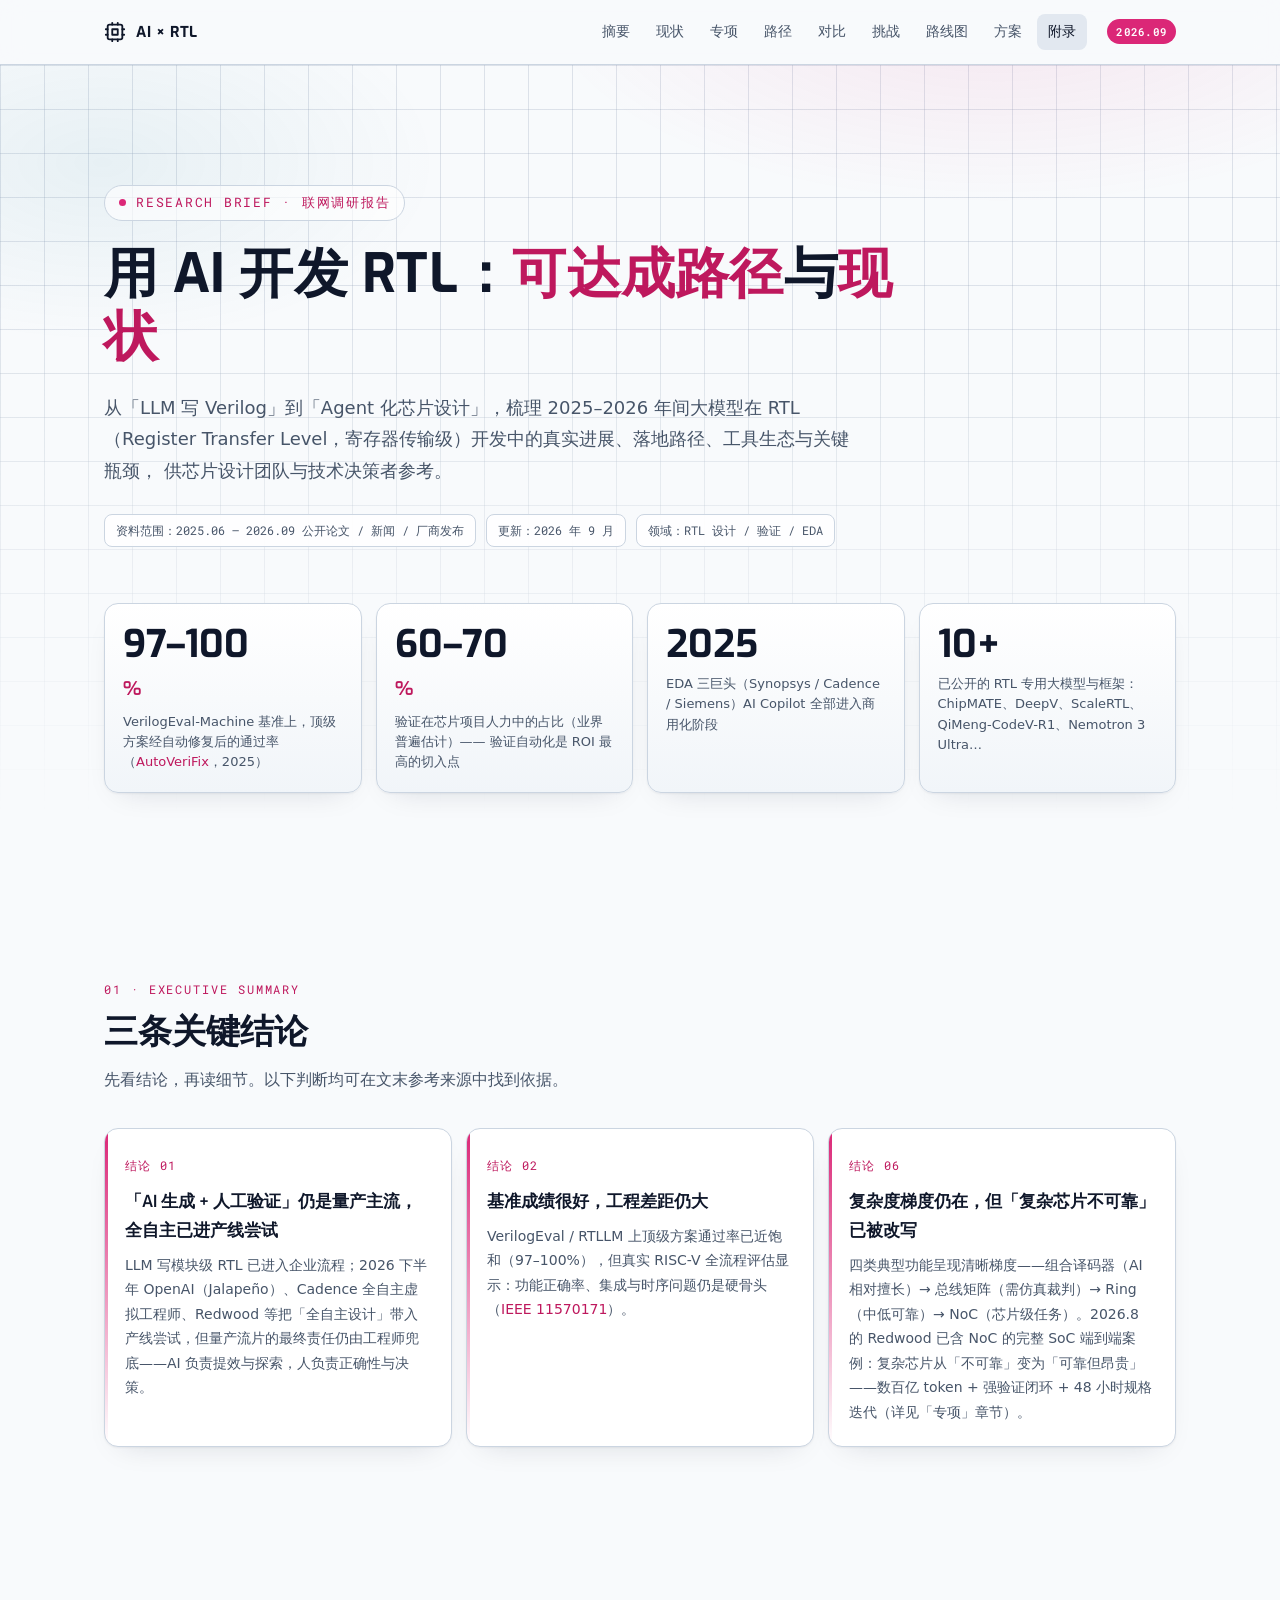
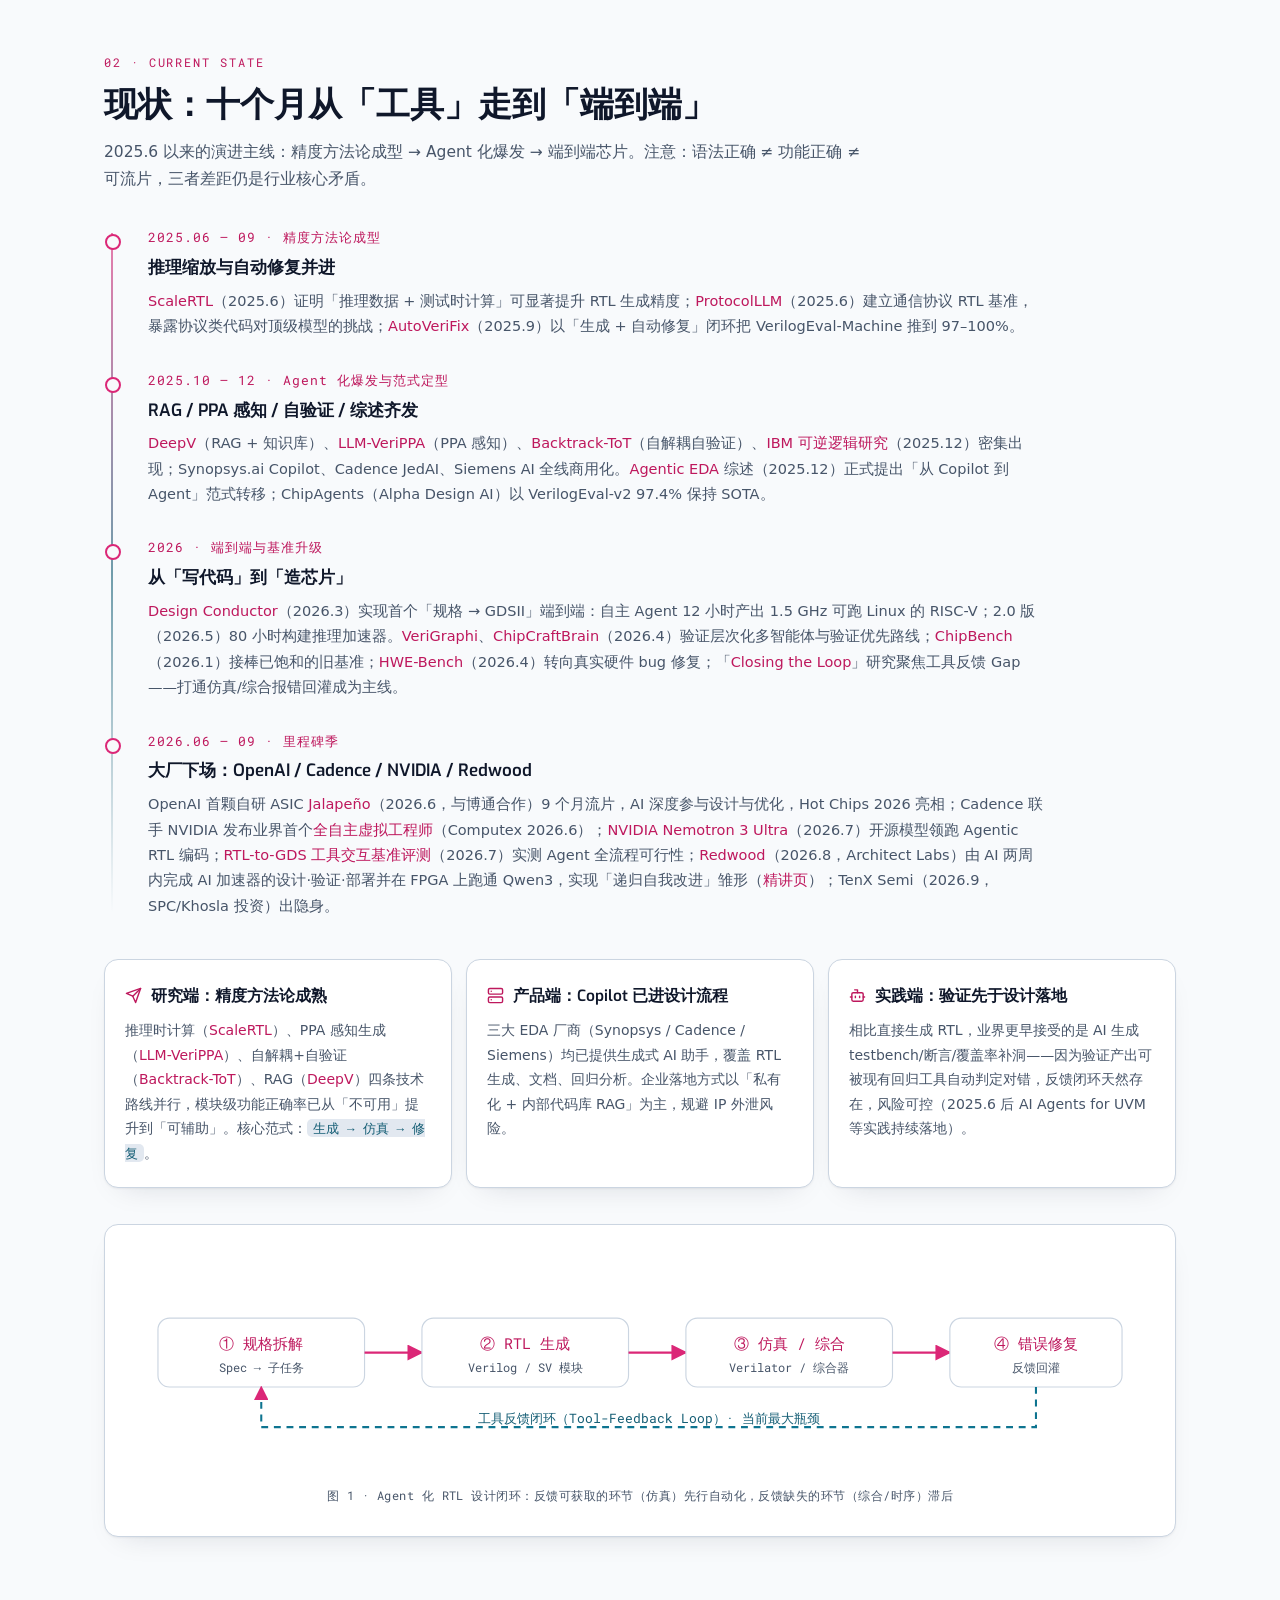
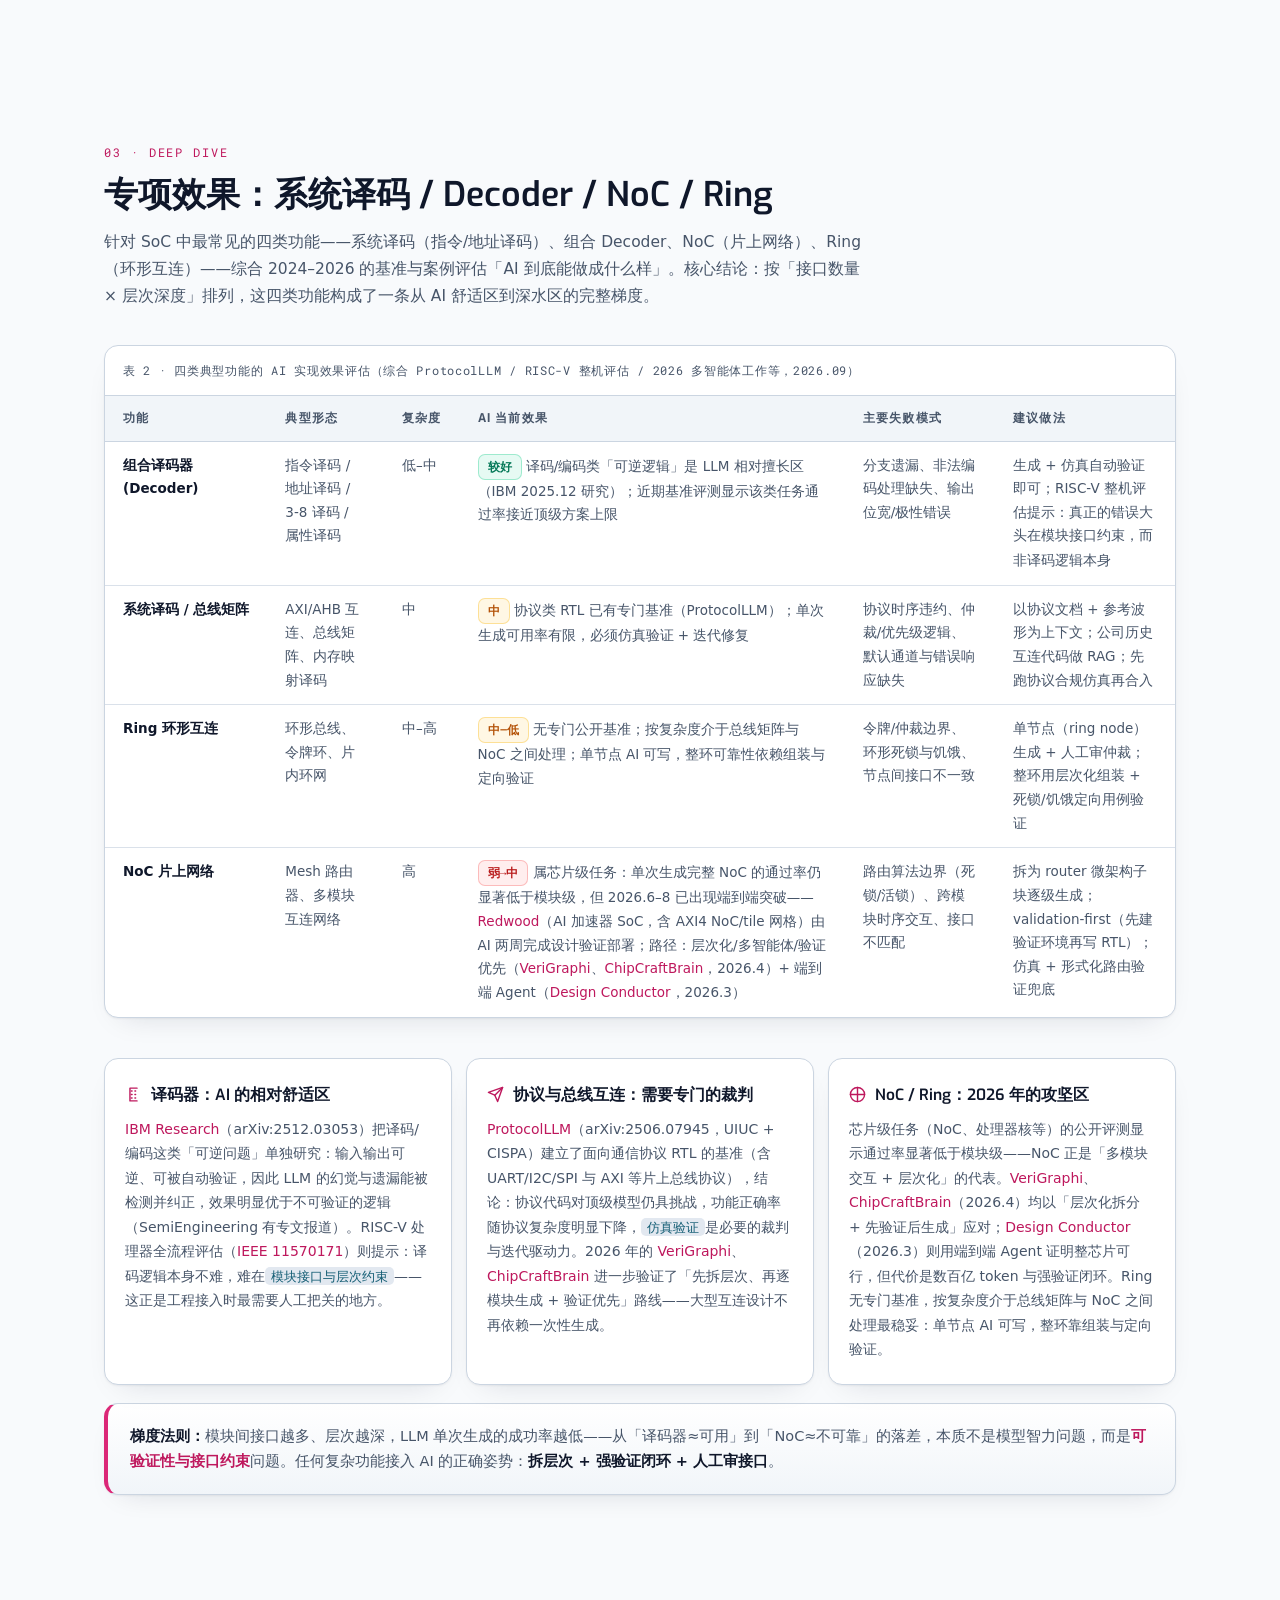
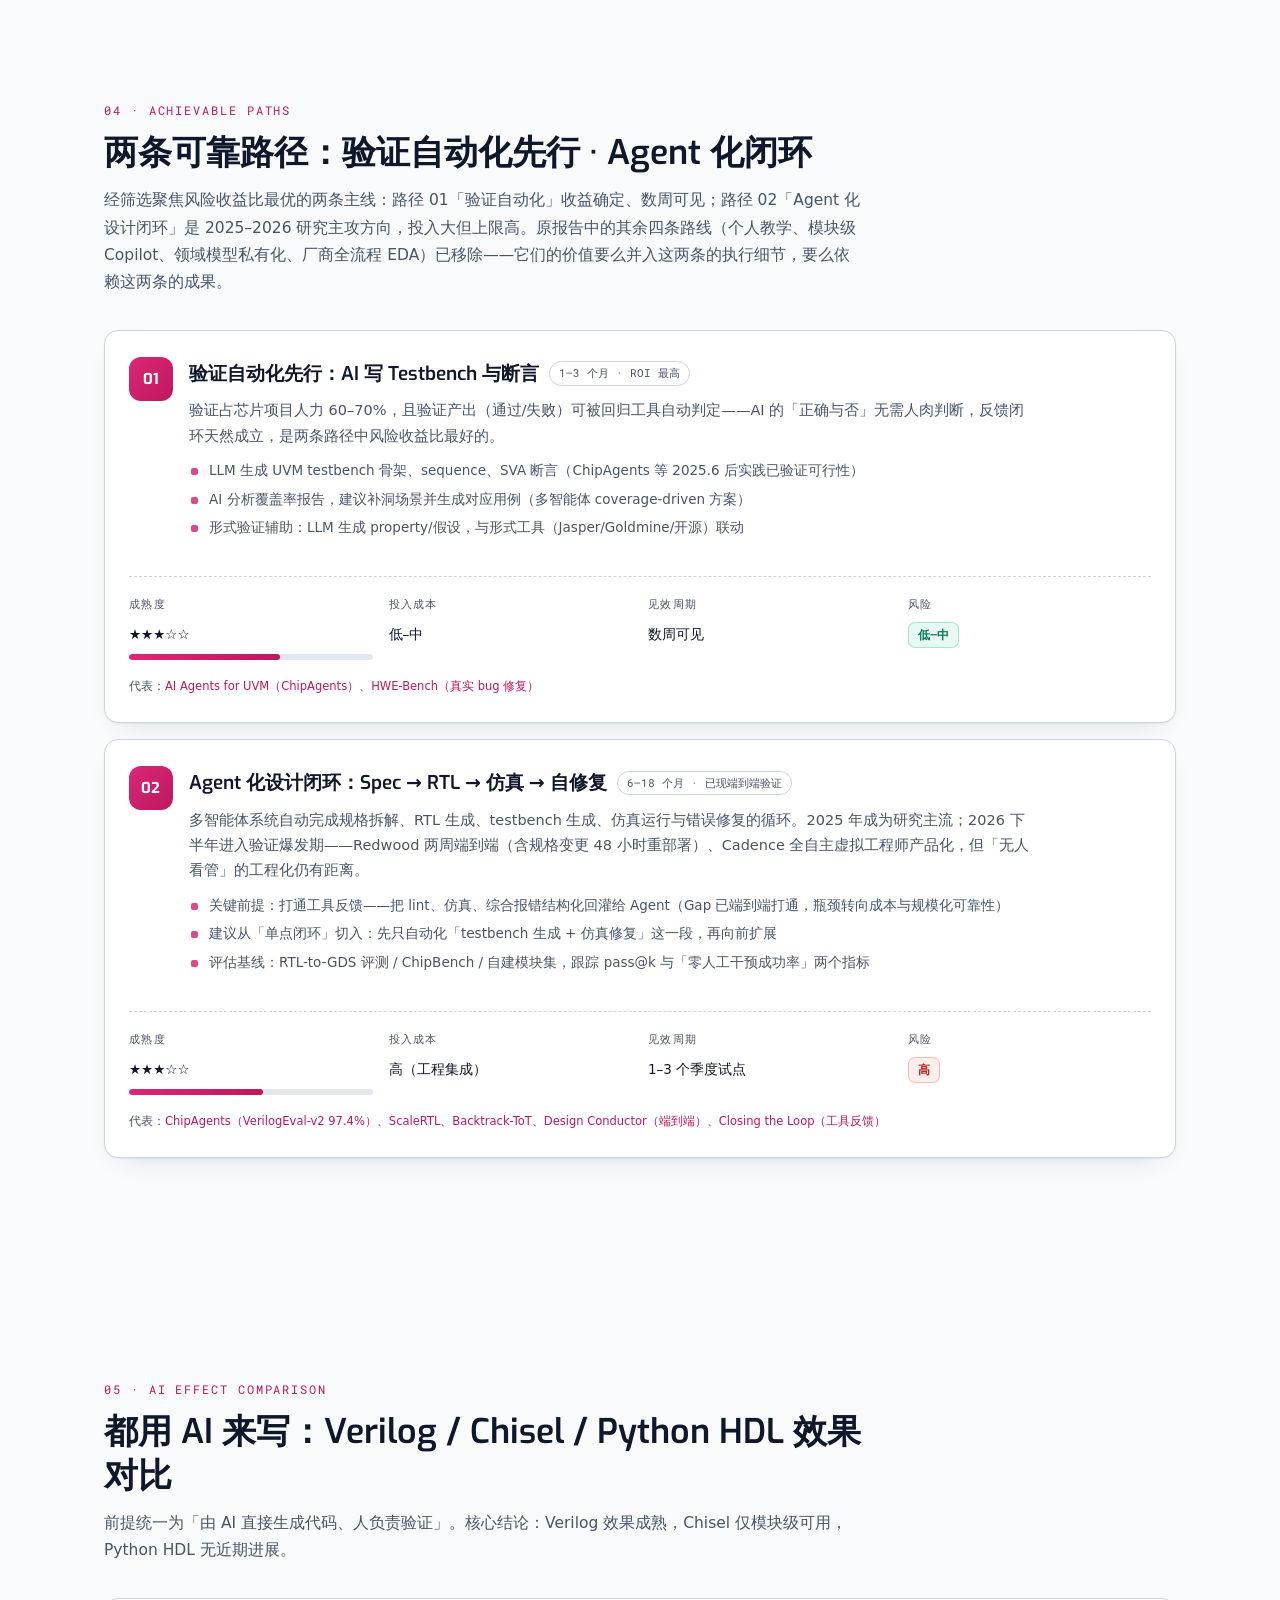
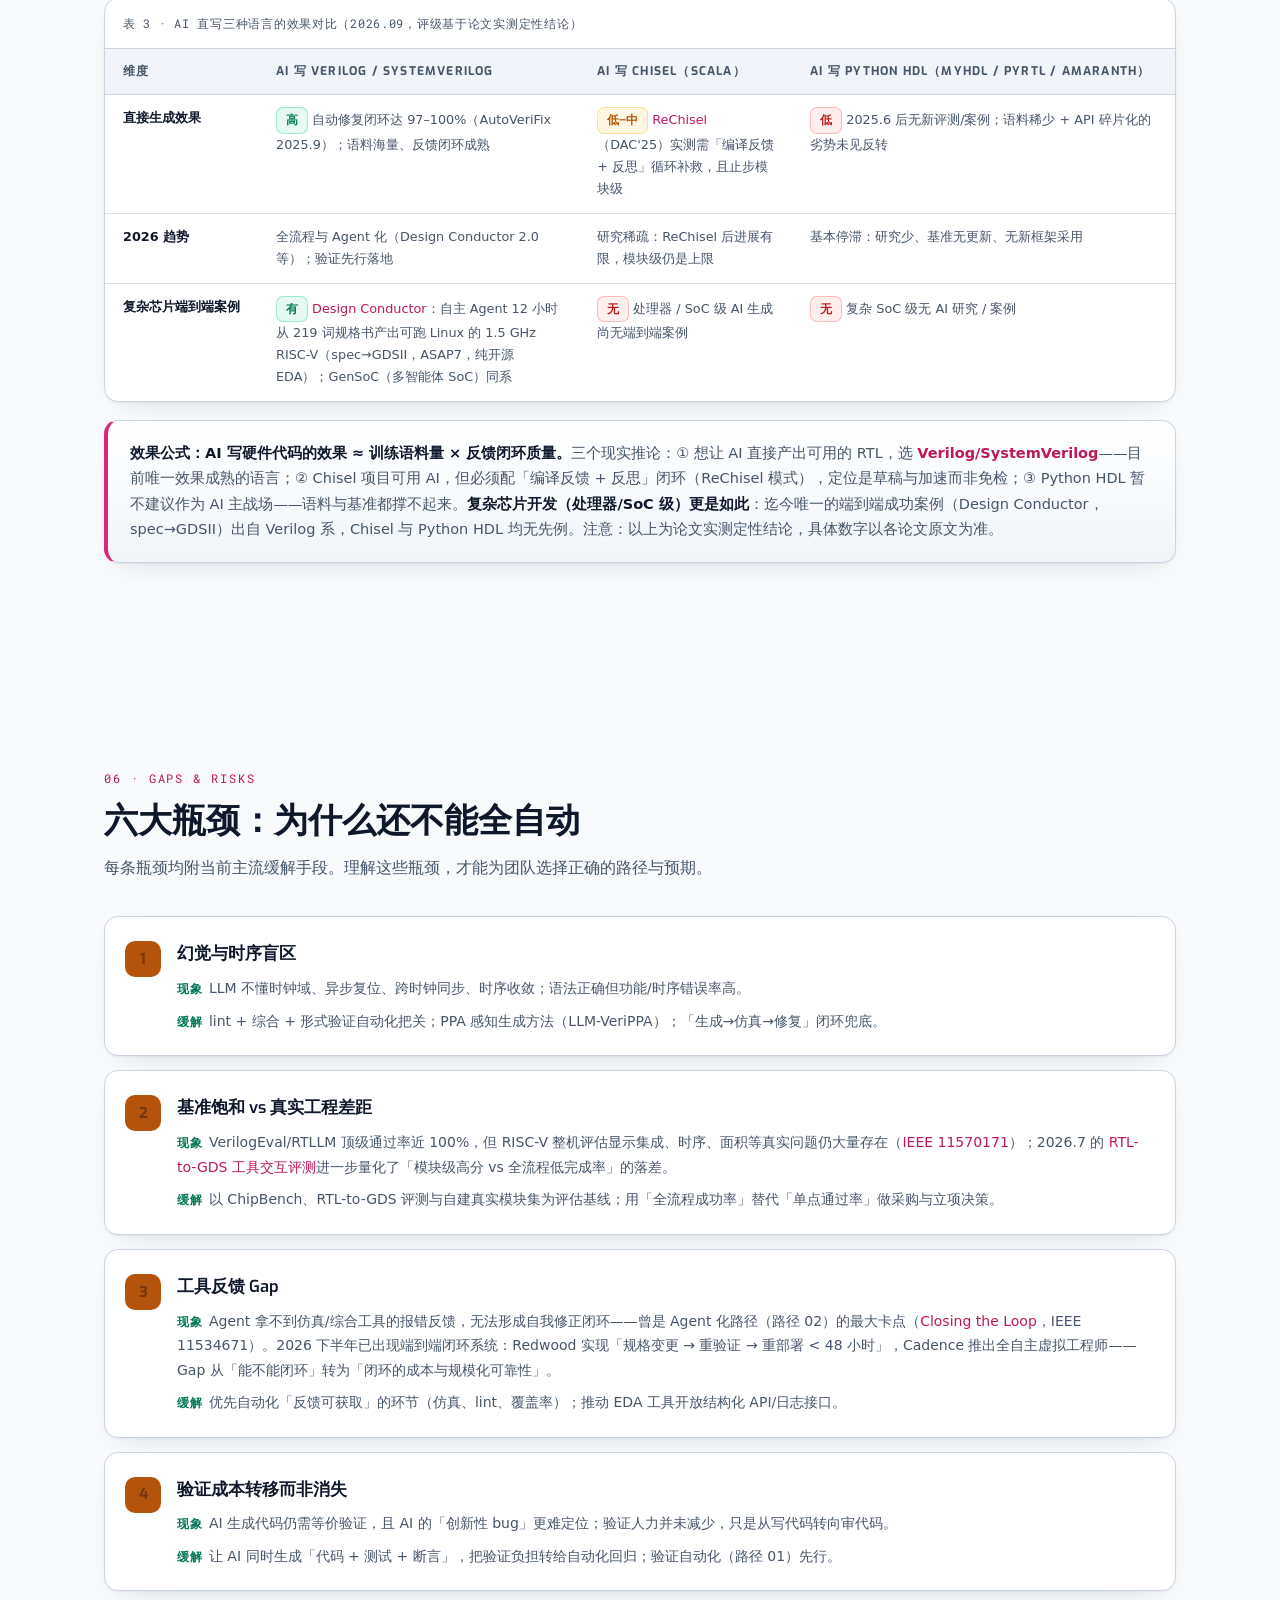
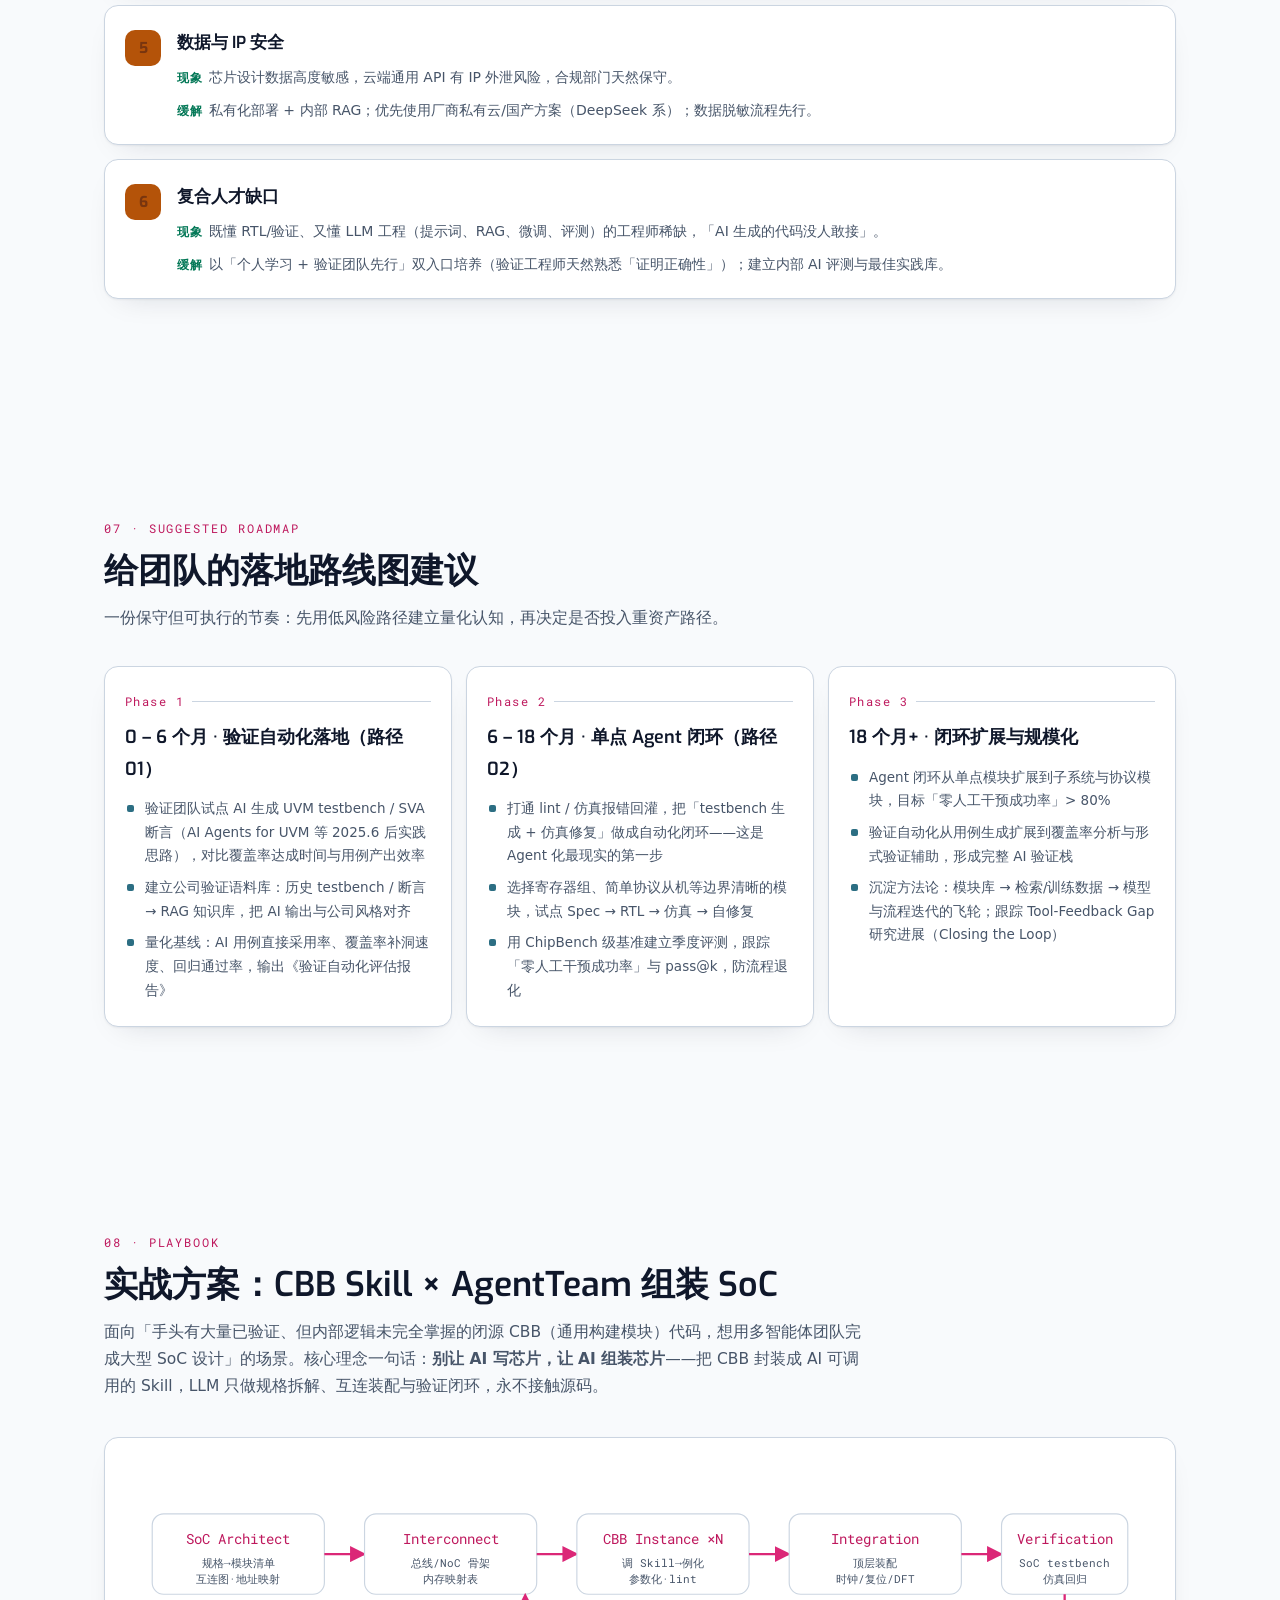
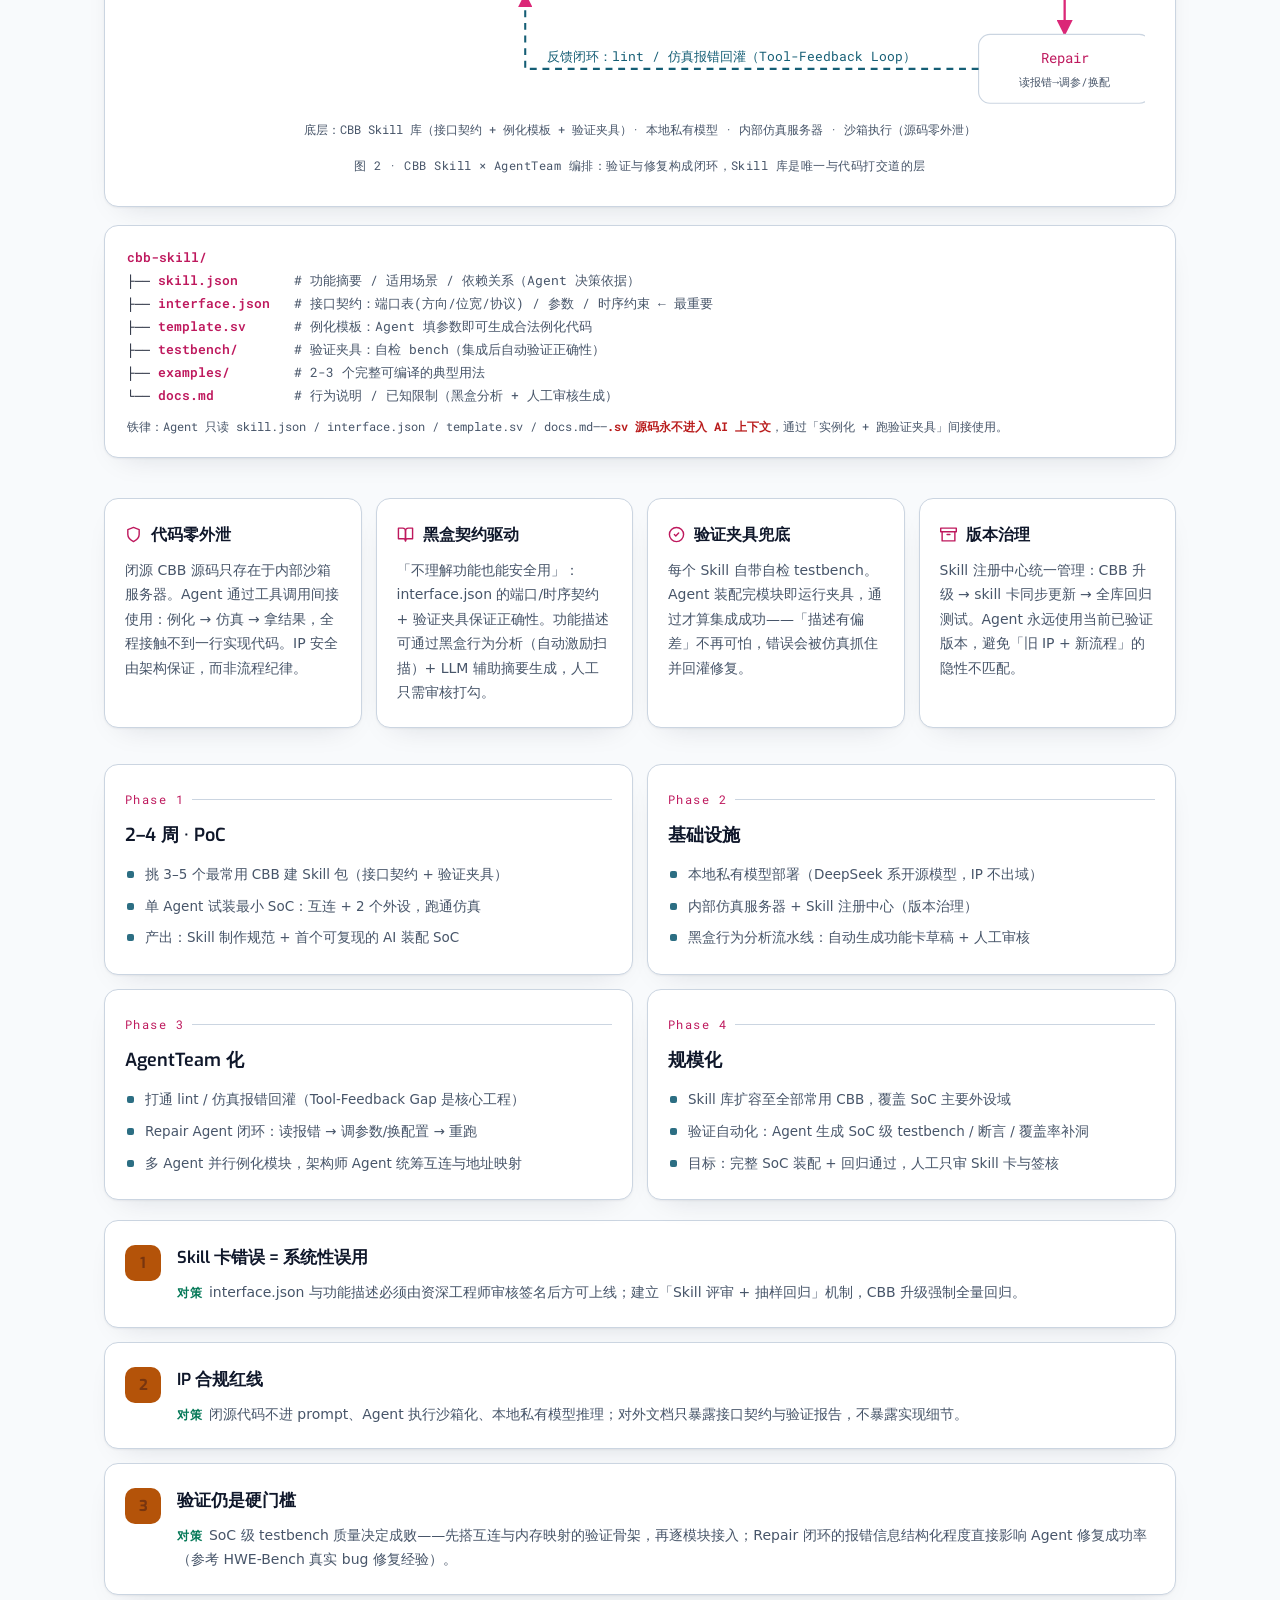
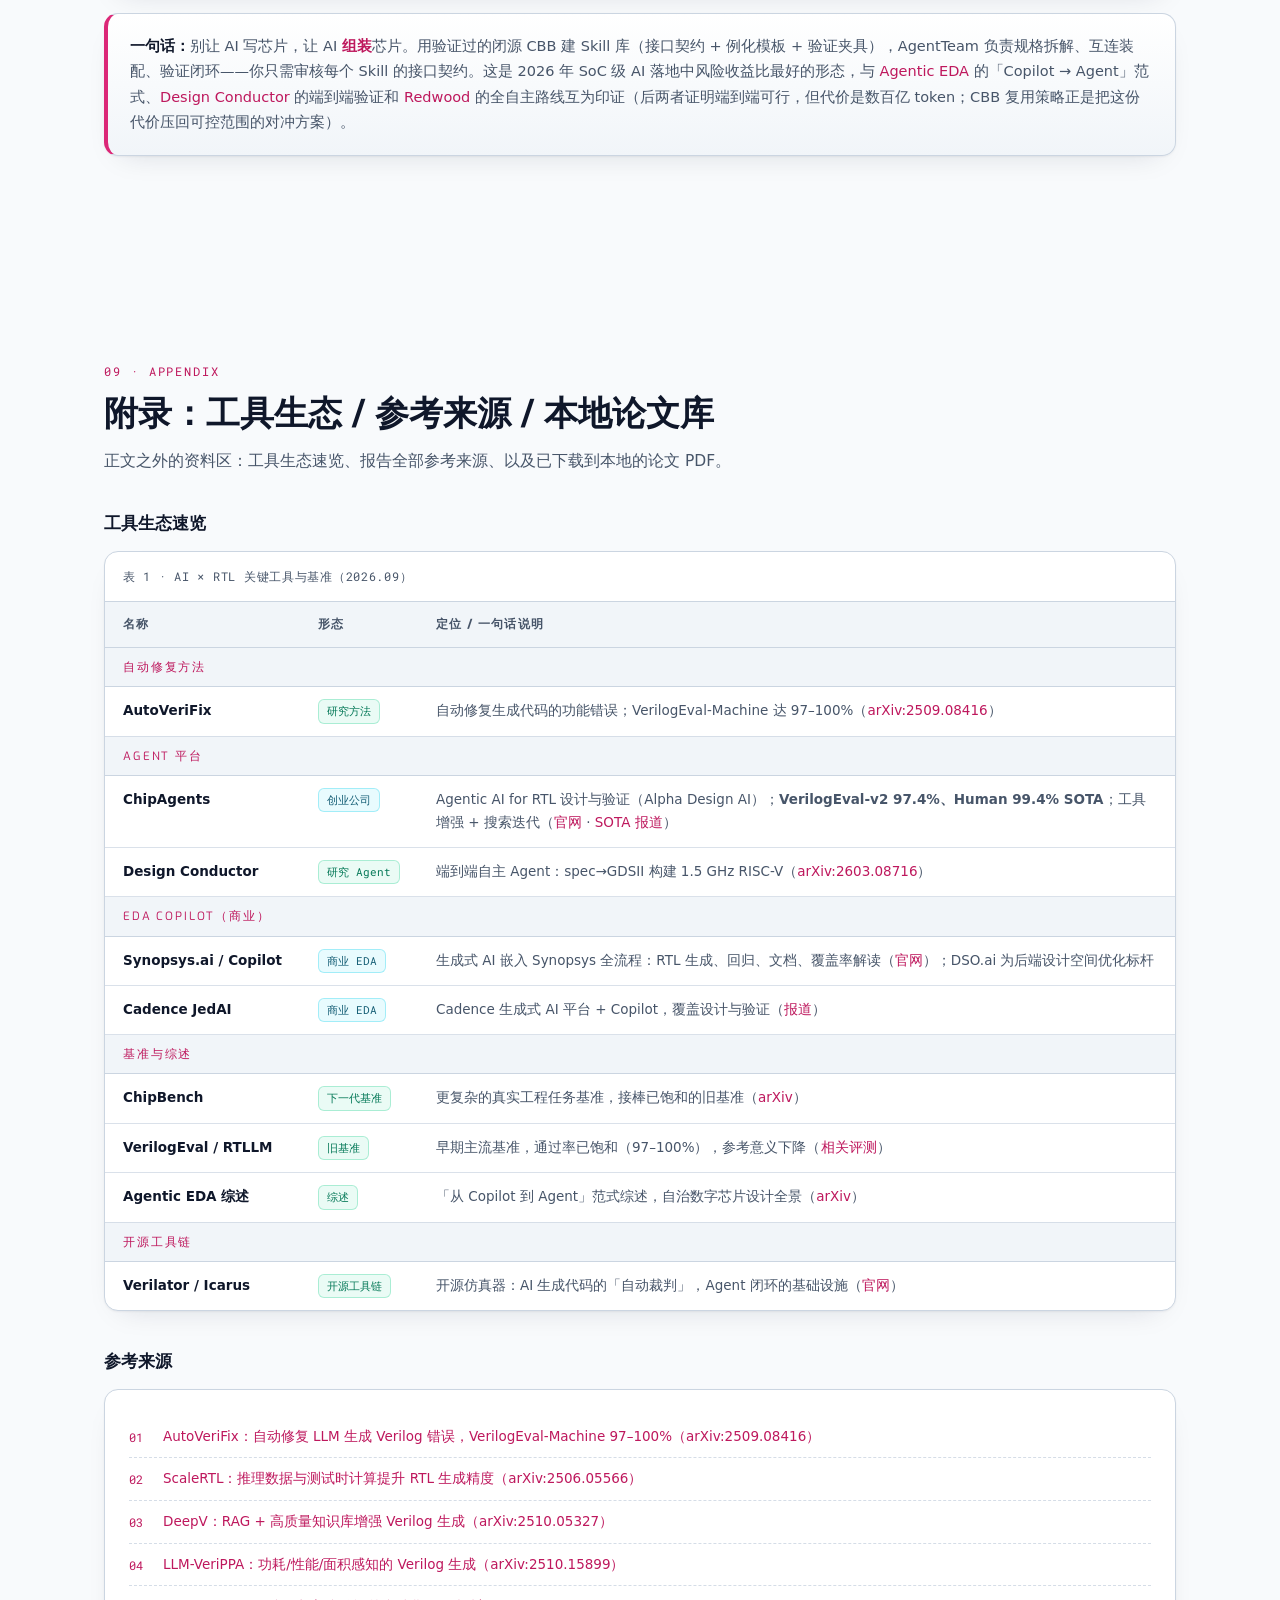
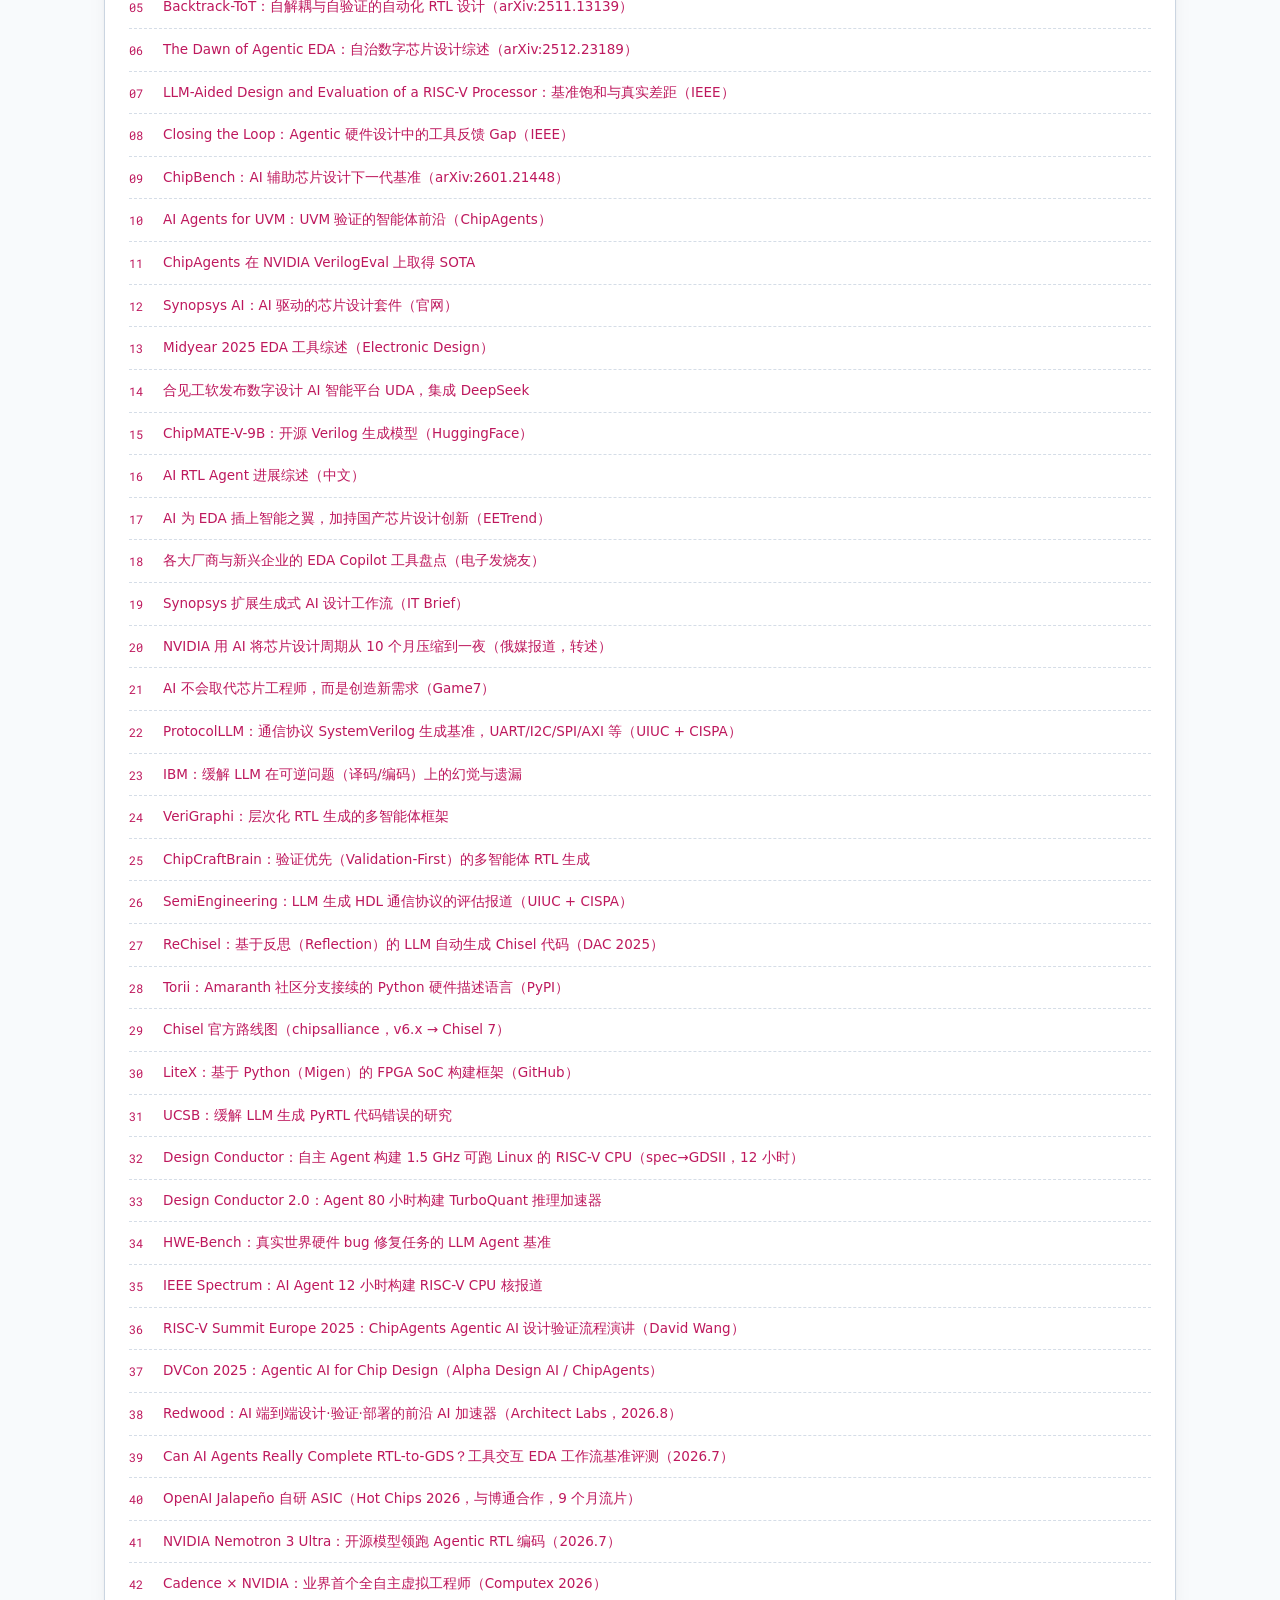
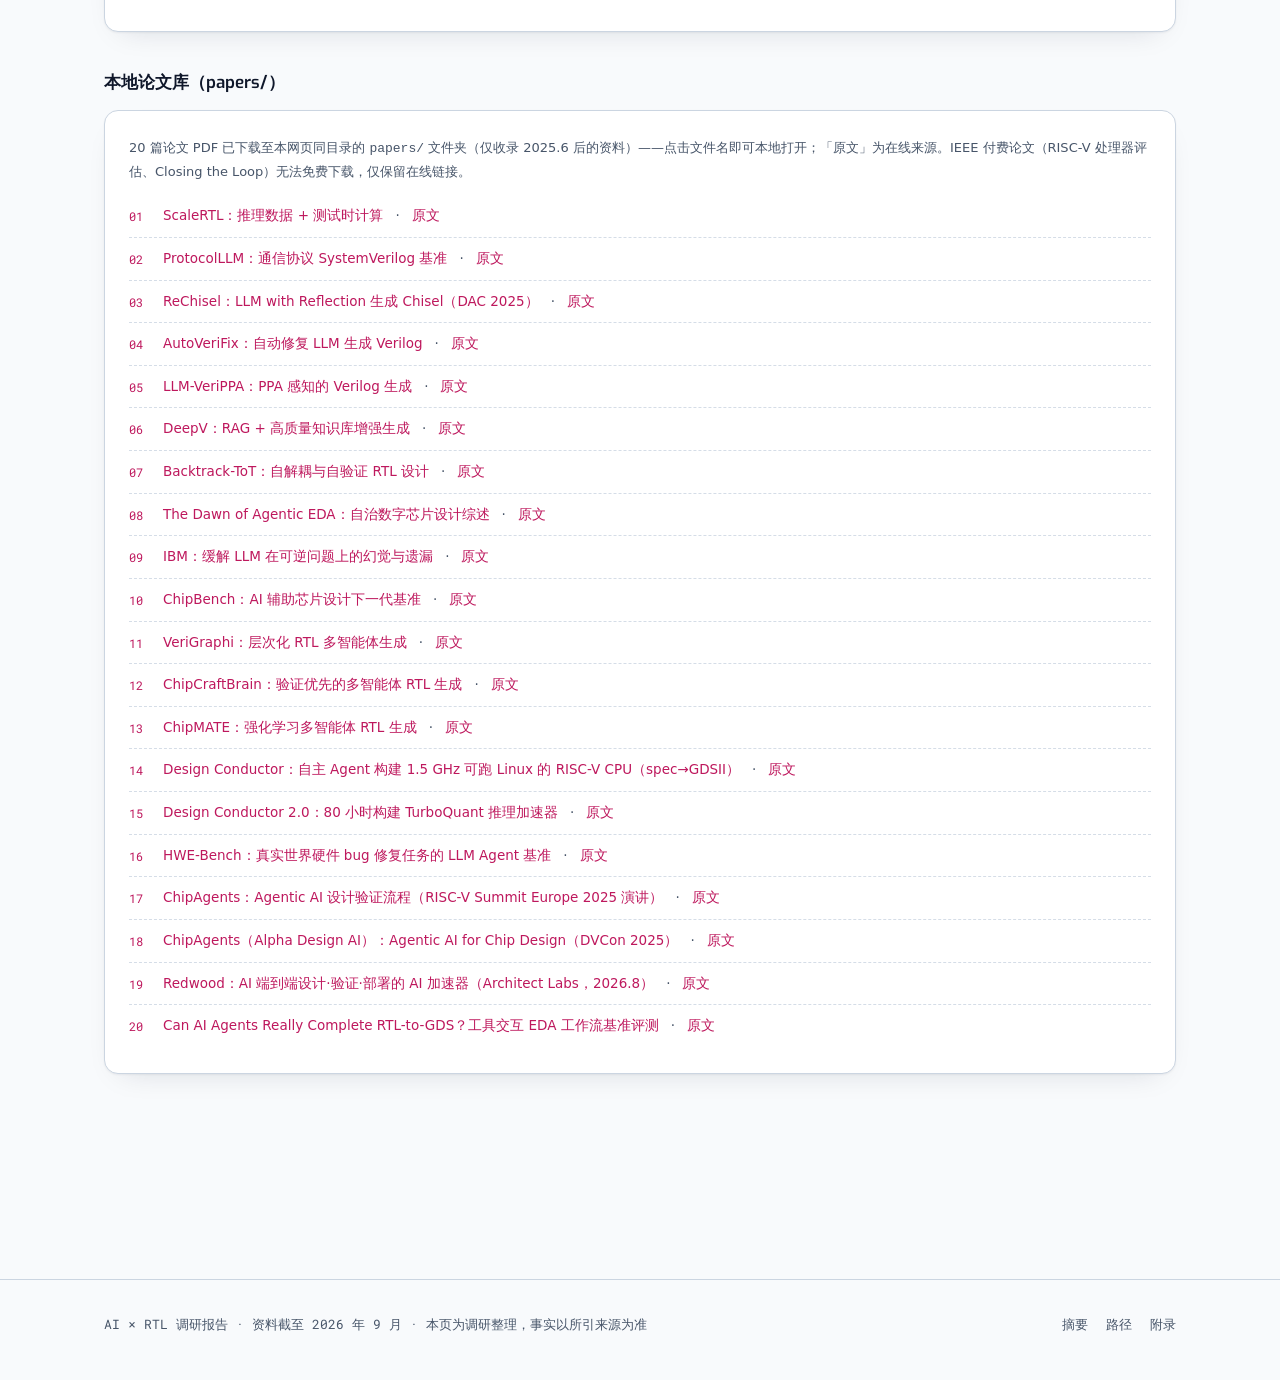
==== commit 5edec6ac: "更新至 2026.09：增量里程碑（OpenAI Jalapeño/Cadence×NVIDIA/Redwood 等）、观点刷新、Redwood 精讲页 + Hint Point、调研素材入库" ====
--- a/index.html
+++ b/index.html
@@ -422,7 +422,7 @@
       <a href="#playbook">方案</a>
       <a href="#appendix">附录</a>
     </nav>
-    <span class="date-badge">2026.04</span>
+    <span class="date-badge">2026.09</span>
   </div>
 </header>
 
@@ -434,13 +434,13 @@
     <p class="kicker"><span class="dot" aria-hidden="true"></span>Research Brief · 联网调研报告</p>
     <h1>用 AI 开发 RTL：<em>可达成路径</em>与<em>现状</em></h1>
     <p class="sub">
-      从「LLM 写 Verilog」到「Agent 化芯片设计」，梳理 2024–2026 年间大模型在 RTL
+      从「LLM 写 Verilog」到「Agent 化芯片设计」，梳理 2025–2026 年间大模型在 RTL
       （Register Transfer Level，寄存器传输级）开发中的真实进展、落地路径、工具生态与关键瓶颈，
       供芯片设计团队与技术决策者参考。
     </p>
     <div class="meta" aria-label="报告信息">
-      <span>资料范围：2025.06 – 2026.04 公开论文 / 新闻 / 厂商发布</span>
-      <span>更新：2026 年 4 月</span>
+      <span>资料范围：2025.06 – 2026.09 公开论文 / 新闻 / 厂商发布</span>
+      <span>更新：2026 年 9 月</span>
       <span>领域：RTL 设计 / 验证 / EDA</span>
     </div>
 
@@ -459,7 +459,7 @@
       </div>
       <div class="stat">
         <b>10+</b>
-        <span>已公开的 RTL 专用大模型与框架：ChipMATE、DeepV、ScaleRTL、QiMeng-CodeV-R1…</span>
+        <span>已公开的 RTL 专用大模型与框架：ChipMATE、DeepV、ScaleRTL、QiMeng-CodeV-R1、Nemotron 3 Ultra…</span>
       </div>
     </div>
   </div>
@@ -476,8 +476,8 @@
     <div class="grid-tldr">
       <article class="tldr reveal">
         <span class="no">结论 01</span>
-        <h3>「AI 生成 + 人工验证」是当前唯一量产主流</h3>
-        <p>LLM 写模块级 RTL 已进入企业流程，但「可流片」的最终责任仍由工程师兜底。2026 年的行业共识是：AI 负责提效，人负责正确性与时序收敛。</p>
+        <h3>「AI 生成 + 人工验证」仍是量产主流，全自主已进产线尝试</h3>
+        <p>LLM 写模块级 RTL 已进入企业流程；2026 下半年 OpenAI（Jalapeño）、Cadence 全自主虚拟工程师、Redwood 等把「全自主设计」带入产线尝试，但量产流片的最终责任仍由工程师兜底——AI 负责提效与探索，人负责正确性与决策。</p>
       </article>
       <article class="tldr reveal">
         <span class="no">结论 02</span>
@@ -486,8 +486,8 @@
       </article>
       <article class="tldr reveal">
         <span class="no">结论 06</span>
-        <h3>复杂度决定成败：译码器可用，NoC 仍不可靠</h3>
-        <p>四类典型功能呈现清晰梯度——组合译码器（AI 相对擅长）→ 总线矩阵（需仿真裁判）→ Ring（中低可靠）→ NoC（芯片级任务，需层次化+验证优先方法）。接入策略应按复杂度分级（详见「专项」章节）。</p>
+        <h3>复杂度梯度仍在，但「复杂芯片不可靠」已被改写</h3>
+        <p>四类典型功能呈现清晰梯度——组合译码器（AI 相对擅长）→ 总线矩阵（需仿真裁判）→ Ring（中低可靠）→ NoC（芯片级任务）。2026.8 的 Redwood 已含 NoC 的完整 SoC 端到端案例：复杂芯片从「不可靠」变为「可靠但昂贵」——数百亿 token + 强验证闭环 + 48 小时规格迭代（详见「专项」章节）。</p>
       </article>
     </div>
   </div>
@@ -517,6 +517,11 @@
         <span class="yr">2026 · 端到端与基准升级</span>
         <h3>从「写代码」到「造芯片」</h3>
         <p><a href="https://arxiv.org/abs/2603.08716">Design Conductor</a>（2026.3）实现首个「规格 → GDSII」端到端：自主 Agent 12 小时产出 1.5 GHz 可跑 Linux 的 RISC-V；2.0 版（2026.5）80 小时构建推理加速器。<a href="https://arxiv.org/abs/2604.14550">VeriGraphi</a>、<a href="https://arxiv.org/abs/2604.19856">ChipCraftBrain</a>（2026.4）验证层次化多智能体与验证优先路线；<a href="https://arxiv.org/abs/2601.21448">ChipBench</a>（2026.1）接棒已饱和的旧基准；<a href="https://arxiv.org/abs/2604.14709">HWE-Bench</a>（2026.4）转向真实硬件 bug 修复；「<a href="https://ieeexplore.ieee.org/document/11534671">Closing the Loop</a>」研究聚焦工具反馈 Gap——打通仿真/综合报错回灌成为主线。</p>
+      </div>
+      <div class="tl-item">
+        <span class="yr">2026.06 – 09 · 里程碑季</span>
+        <h3>大厂下场：OpenAI / Cadence / NVIDIA / Redwood</h3>
+        <p>OpenAI 首颗自研 ASIC <a href="https://www.servethehome.com/openai-jalapeno-asic-at-hot-chips-2026/">Jalapeño</a>（2026.6，与博通合作）9 个月流片，AI 深度参与设计与优化，Hot Chips 2026 亮相；Cadence 联手 NVIDIA 发布业界首个<a href="https://www.nasdaq.com/press-release/cadence-unveils-industrys-first-fully-autonomous-virtual-engineer-chip-design-powered">全自主虚拟工程师</a>（Computex 2026.6）；<a href="https://developer.nvidia.cn/blog/nvidia-nemotron-3-ultra-leads-open-models-on-accuracy-and-efficiency-in-agentic-rtl-coding/">NVIDIA Nemotron 3 Ultra</a>（2026.7）开源模型领跑 Agentic RTL 编码；<a href="https://arxiv.org/abs/2607.17528">RTL-to-GDS 工具交互基准评测</a>（2026.7）实测 Agent 全流程可行性；<a href="https://arxiv.org/abs/2608.26418">Redwood</a>（2026.8，Architect Labs）由 AI 两周内完成 AI 加速器的设计·验证·部署并在 FPGA 上跑通 Qwen3，实现「递归自我改进」雏形（<a href="redwood.html">精讲页</a>）；TenX Semi（2026.9，SPC/Khosla 投资）出隐身。</p>
       </div>
     </div>
 
@@ -585,7 +590,7 @@
 
     <div class="table-wrap reveal">
       <table>
-        <caption>表 2 · 四类典型功能的 AI 实现效果评估（综合 ProtocolLLM / RISC-V 整机评估 / 2026 多智能体工作等，2026.04）</caption>
+        <caption>表 2 · 四类典型功能的 AI 实现效果评估（综合 ProtocolLLM / RISC-V 整机评估 / 2026 多智能体工作等，2026.09）</caption>
         <thead>
           <tr>
             <th scope="col">功能</th>
@@ -625,7 +630,7 @@
             <td class="name">NoC 片上网络</td>
             <td class="desc">Mesh 路由器、多模块互连网络</td>
             <td class="desc">高</td>
-            <td class="desc"><span class="risk high">弱</span> 属芯片级任务：公开评测中单次生成完整 NoC 的通过率显著低于模块级；2025.6 后研究转向层次化/多智能体/验证优先（<a href="https://arxiv.org/abs/2604.14550">VeriGraphi</a>、<a href="https://arxiv.org/abs/2604.19856">ChipCraftBrain</a>，2026.4）与端到端 Agent（<a href="https://arxiv.org/abs/2603.08716">Design Conductor</a>，2026.3）</td>
+            <td class="desc"><span class="risk high">弱→中</span> 属芯片级任务：单次生成完整 NoC 的通过率仍显著低于模块级，但 2026.6–8 已出现端到端突破——<a href="https://arxiv.org/abs/2608.26418">Redwood</a>（AI 加速器 SoC，含 AXI4 NoC/tile 网格）由 AI 两周完成设计验证部署；路径：层次化/多智能体/验证优先（<a href="https://arxiv.org/abs/2604.14550">VeriGraphi</a>、<a href="https://arxiv.org/abs/2604.19856">ChipCraftBrain</a>，2026.4）+ 端到端 Agent（<a href="https://arxiv.org/abs/2603.08716">Design Conductor</a>，2026.3）</td>
             <td class="desc">路由算法边界（死锁/活锁）、跨模块时序交互、接口不匹配</td>
             <td class="desc">拆为 router 微架构子块逐级生成；validation-first（先建验证环境再写 RTL）；仿真 + 形式化路由验证兜底</td>
           </tr>
@@ -689,16 +694,16 @@
       <div class="path-top">
         <div class="path-idx" aria-hidden="true">02</div>
         <div class="path-body">
-          <h3>Agent 化设计闭环：Spec → RTL → 仿真 → 自修复 <span class="stage">6–18 个月 · 前沿</span></h3>
-          <p class="desc">多智能体系统自动完成规格拆解、RTL 生成、testbench 生成、仿真运行与错误修复的循环。2025 年成为研究主流，已在小规模模块（寄存器组、简单协议从机）上达到可用水平，但距离「无人看管」仍有距离。</p>
+          <h3>Agent 化设计闭环：Spec → RTL → 仿真 → 自修复 <span class="stage">6–18 个月 · 已现端到端验证</span></h3>
+          <p class="desc">多智能体系统自动完成规格拆解、RTL 生成、testbench 生成、仿真运行与错误修复的循环。2025 年成为研究主流；2026 下半年进入验证爆发期——Redwood 两周端到端（含规格变更 48 小时重部署）、Cadence 全自主虚拟工程师产品化，但「无人看管」的工程化仍有距离。</p>
           <ul>
-            <li>关键前提：打通工具反馈——把 lint、仿真、综合报错结构化回灌给 Agent（Tool-Feedback Gap 是当前最大瓶颈）</li>
+            <li>关键前提：打通工具反馈——把 lint、仿真、综合报错结构化回灌给 Agent（Gap 已端到端打通，瓶颈转向成本与规模化可靠性）</li>
             <li>建议从「单点闭环」切入：先只自动化「testbench 生成 + 仿真修复」这一段，再向前扩展</li>
-            <li>评估基线：ChipBench / 自建模块集，跟踪 pass@k 与「零人工干预成功率」两个指标</li>
+            <li>评估基线：RTL-to-GDS 评测 / ChipBench / 自建模块集，跟踪 pass@k 与「零人工干预成功率」两个指标</li>
           </ul>
         </div>
         <div class="path-meta">
-          <div class="m-cell"><span class="k">成熟度</span><span class="v">★★☆☆☆</span><div class="bar"><i style="width:42%"></i></div></div>
+          <div class="m-cell"><span class="k">成熟度</span><span class="v">★★★☆☆</span><div class="bar"><i style="width:55%"></i></div></div>
           <div class="m-cell"><span class="k">投入成本</span><span class="v">高（工程集成）</span></div>
           <div class="m-cell"><span class="k">见效周期</span><span class="v">1–3 个季度试点</span></div>
           <div class="m-cell"><span class="k">风险</span><span class="risk high">高</span></div>
@@ -721,7 +726,7 @@
 
     <div class="table-wrap reveal">
       <table class="comp">
-        <caption>表 3 · AI 直写三种语言的效果对比（2026.04，评级基于论文实测定性结论）</caption>
+        <caption>表 3 · AI 直写三种语言的效果对比（2026.09，评级基于论文实测定性结论）</caption>
         <thead>
           <tr>
             <th scope="col">维度</th>
@@ -782,8 +787,8 @@
       <div class="n" aria-hidden="true">2</div>
       <div>
         <h3>基准饱和 vs 真实工程差距</h3>
-        <p class="fix"><b>现象</b>VerilogEval/RTLLM 顶级通过率近 100%，但 RISC-V 整机评估显示集成、时序、面积等真实问题仍大量存在（<a href="https://ieeexplore.ieee.org/document/11570171" target="_blank" rel="noopener">IEEE 11570171</a>）。</p>
-        <p class="fix"><b>缓解</b>以 ChipBench 与自建真实模块集为评估基线；用「全流程成功率」替代「单点通过率」做采购与立项决策。</p>
+        <p class="fix"><b>现象</b>VerilogEval/RTLLM 顶级通过率近 100%，但 RISC-V 整机评估显示集成、时序、面积等真实问题仍大量存在（<a href="https://ieeexplore.ieee.org/document/11570171" target="_blank" rel="noopener">IEEE 11570171</a>）；2026.7 的 <a href="https://arxiv.org/abs/2607.17528">RTL-to-GDS 工具交互评测</a>进一步量化了「模块级高分 vs 全流程低完成率」的落差。</p>
+        <p class="fix"><b>缓解</b>以 ChipBench、RTL-to-GDS 评测与自建真实模块集为评估基线；用「全流程成功率」替代「单点通过率」做采购与立项决策。</p>
       </div>
     </article>
 
@@ -791,7 +796,7 @@
       <div class="n" aria-hidden="true">3</div>
       <div>
         <h3>工具反馈 Gap</h3>
-        <p class="fix"><b>现象</b>Agent 拿不到仿真/综合工具的报错反馈，无法形成自我修正闭环——这是 Agent 化路径（路径 02）的最大卡点（<a href="https://ieeexplore.ieee.org/document/11534671">Closing the Loop</a>，IEEE 11534671）。</p>
+        <p class="fix"><b>现象</b>Agent 拿不到仿真/综合工具的报错反馈，无法形成自我修正闭环——曾是 Agent 化路径（路径 02）的最大卡点（<a href="https://ieeexplore.ieee.org/document/11534671">Closing the Loop</a>，IEEE 11534671）。2026 下半年已出现端到端闭环系统：Redwood 实现「规格变更 → 重验证 → 重部署 < 48 小时」，Cadence 推出全自主虚拟工程师——Gap 从「能不能闭环」转为「闭环的成本与规模化可靠性」。</p>
         <p class="fix"><b>缓解</b>优先自动化「反馈可获取」的环节（仿真、lint、覆盖率）；推动 EDA 工具开放结构化 API/日志接口。</p>
       </div>
     </article>
@@ -1025,7 +1030,7 @@
     </div>
 
     <aside class="rule reveal" aria-label="方案结论">
-      <p><b>一句话：</b>别让 AI 写芯片，让 AI <em>组装</em>芯片。用验证过的闭源 CBB 建 Skill 库（接口契约 + 例化模板 + 验证夹具），AgentTeam 负责规格拆解、互连装配、验证闭环——你只需审核每个 Skill 的接口契约。这是 2026 年 SoC 级 AI 落地中风险收益比最好的形态，与 <a href="https://arxiv.org/abs/2512.23189">Agentic EDA</a> 的「Copilot → Agent」范式和 <a href="https://arxiv.org/abs/2603.08716">Design Conductor</a> 的端到端验证互为印证。</p>
+      <p><b>一句话：</b>别让 AI 写芯片，让 AI <em>组装</em>芯片。用验证过的闭源 CBB 建 Skill 库（接口契约 + 例化模板 + 验证夹具），AgentTeam 负责规格拆解、互连装配、验证闭环——你只需审核每个 Skill 的接口契约。这是 2026 年 SoC 级 AI 落地中风险收益比最好的形态，与 <a href="https://arxiv.org/abs/2512.23189">Agentic EDA</a> 的「Copilot → Agent」范式、<a href="https://arxiv.org/abs/2603.08716">Design Conductor</a> 的端到端验证和 <a href="https://arxiv.org/abs/2608.26418">Redwood</a> 的全自主路线互为印证（后两者证明端到端可行，但代价是数百亿 token；CBB 复用策略正是把这份代价压回可控范围的对冲方案）。</p>
     </aside>
   </div>
 </section>
@@ -1042,7 +1047,7 @@
     <h3 class="appx-h">工具生态速览</h3>
     <div class="table-wrap reveal">
       <table>
-        <caption>表 1 · AI × RTL 关键工具与基准（2026.04）</caption>
+        <caption>表 1 · AI × RTL 关键工具与基准（2026.09）</caption>
         <thead>
           <tr>
             <th scope="col">名称</th>
@@ -1145,12 +1150,17 @@
         <li><a href="https://spectrum.ieee.org/ai-chip-design">IEEE Spectrum：AI Agent 12 小时构建 RISC-V CPU 核报道</a></li>
         <li><a href="https://riscv-europe.org/summit/2025/media/proceedings/2025-05-13-RISC-V-Summit-Europe-15h06-WANG-slides.pdf">RISC-V Summit Europe 2025：ChipAgents Agentic AI 设计验证流程演讲（David Wang）</a></li>
         <li><a href="https://dvcon-proceedings.org/wp-content/uploads/5014-Accelerating-Design-Verification-with-AI-Agents.pdf">DVCon 2025：Agentic AI for Chip Design（Alpha Design AI / ChipAgents）</a></li>
+        <li><a href="https://arxiv.org/abs/2608.26418">Redwood：AI 端到端设计·验证·部署的前沿 AI 加速器（Architect Labs，2026.8）</a></li>
+        <li><a href="https://arxiv.org/abs/2607.17528">Can AI Agents Really Complete RTL-to-GDS？工具交互 EDA 工作流基准评测（2026.7）</a></li>
+        <li><a href="https://www.servethehome.com/openai-jalapeno-asic-at-hot-chips-2026/">OpenAI Jalapeño 自研 ASIC（Hot Chips 2026，与博通合作，9 个月流片）</a></li>
+        <li><a href="https://developer.nvidia.cn/blog/nvidia-nemotron-3-ultra-leads-open-models-on-accuracy-and-efficiency-in-agentic-rtl-coding/">NVIDIA Nemotron 3 Ultra：开源模型领跑 Agentic RTL 编码（2026.7）</a></li>
+        <li><a href="https://www.nasdaq.com/press-release/cadence-unveils-industrys-first-fully-autonomous-virtual-engineer-chip-design-powered">Cadence × NVIDIA：业界首个全自主虚拟工程师（Computex 2026）</a></li>
       </ol>
     </div>
 
     <h3 class="appx-h">本地论文库（papers/）</h3>
     <div class="sources reveal">
-      <p style="font-size:13px;color:var(--muted-fg);margin-bottom:12px">18 篇论文 PDF 已下载至本网页同目录的 <code>papers/</code> 文件夹（仅收录 2025.6 后的资料）——点击文件名即可本地打开；「原文」为在线来源。IEEE 付费论文（RISC-V 处理器评估、Closing the Loop）无法免费下载，仅保留在线链接。</p>
+      <p style="font-size:13px;color:var(--muted-fg);margin-bottom:12px">20 篇论文 PDF 已下载至本网页同目录的 <code>papers/</code> 文件夹（仅收录 2025.6 后的资料）——点击文件名即可本地打开；「原文」为在线来源。IEEE 付费论文（RISC-V 处理器评估、Closing the Loop）无法免费下载，仅保留在线链接。</p>
       <ol>
         <li><a href="papers/ScaleRTL_2506.05566.pdf">ScaleRTL：推理数据 + 测试时计算</a> · <a href="https://arxiv.org/abs/2506.05566">原文</a></li>
         <li><a href="papers/ProtocolLLM_2506.07945.pdf">ProtocolLLM：通信协议 SystemVerilog 基准</a> · <a href="https://arxiv.org/abs/2506.07945">原文</a></li>
@@ -1170,6 +1180,8 @@
         <li><a href="papers/HWE-Bench_2604.14709.pdf">HWE-Bench：真实世界硬件 bug 修复任务的 LLM Agent 基准</a> · <a href="https://arxiv.org/abs/2604.14709">原文</a></li>
         <li><a href="papers/ChipAgents_RISCVSummit2025.pdf">ChipAgents：Agentic AI 设计验证流程（RISC-V Summit Europe 2025 演讲）</a> · <a href="https://riscv-europe.org/summit/2025/media/proceedings/2025-05-13-RISC-V-Summit-Europe-15h06-WANG-slides.pdf">原文</a></li>
         <li><a href="papers/ChipAgents_DVCon2025.pdf">ChipAgents（Alpha Design AI）：Agentic AI for Chip Design（DVCon 2025）</a> · <a href="https://dvcon-proceedings.org/wp-content/uploads/5014-Accelerating-Design-Verification-with-AI-Agents.pdf">原文</a></li>
+        <li><a href="papers/Redwood_2608.26418.pdf">Redwood：AI 端到端设计·验证·部署的 AI 加速器（Architect Labs，2026.8）</a> · <a href="https://arxiv.org/abs/2608.26418">原文</a></li>
+        <li><a href="papers/RTL2GDS_Benchmark_2607.17528.pdf">Can AI Agents Really Complete RTL-to-GDS？工具交互 EDA 工作流基准评测</a> · <a href="https://arxiv.org/abs/2607.17528">原文</a></li>
       </ol>
     </div>
   </div>
@@ -1180,7 +1192,7 @@
 <!-- ======================= Footer ======================= -->
 <footer>
   <div class="foot-inner">
-    <p>AI × RTL 调研报告 · 资料截至 2026 年 4 月 · 本页为调研整理，事实以所引来源为准</p>
+    <p>AI × RTL 调研报告 · 资料截至 2026 年 9 月 · 本页为调研整理，事实以所引来源为准</p>
     <div class="foot-links">
       <a href="#tldr">摘要</a>
       <a href="#paths">路径</a>
